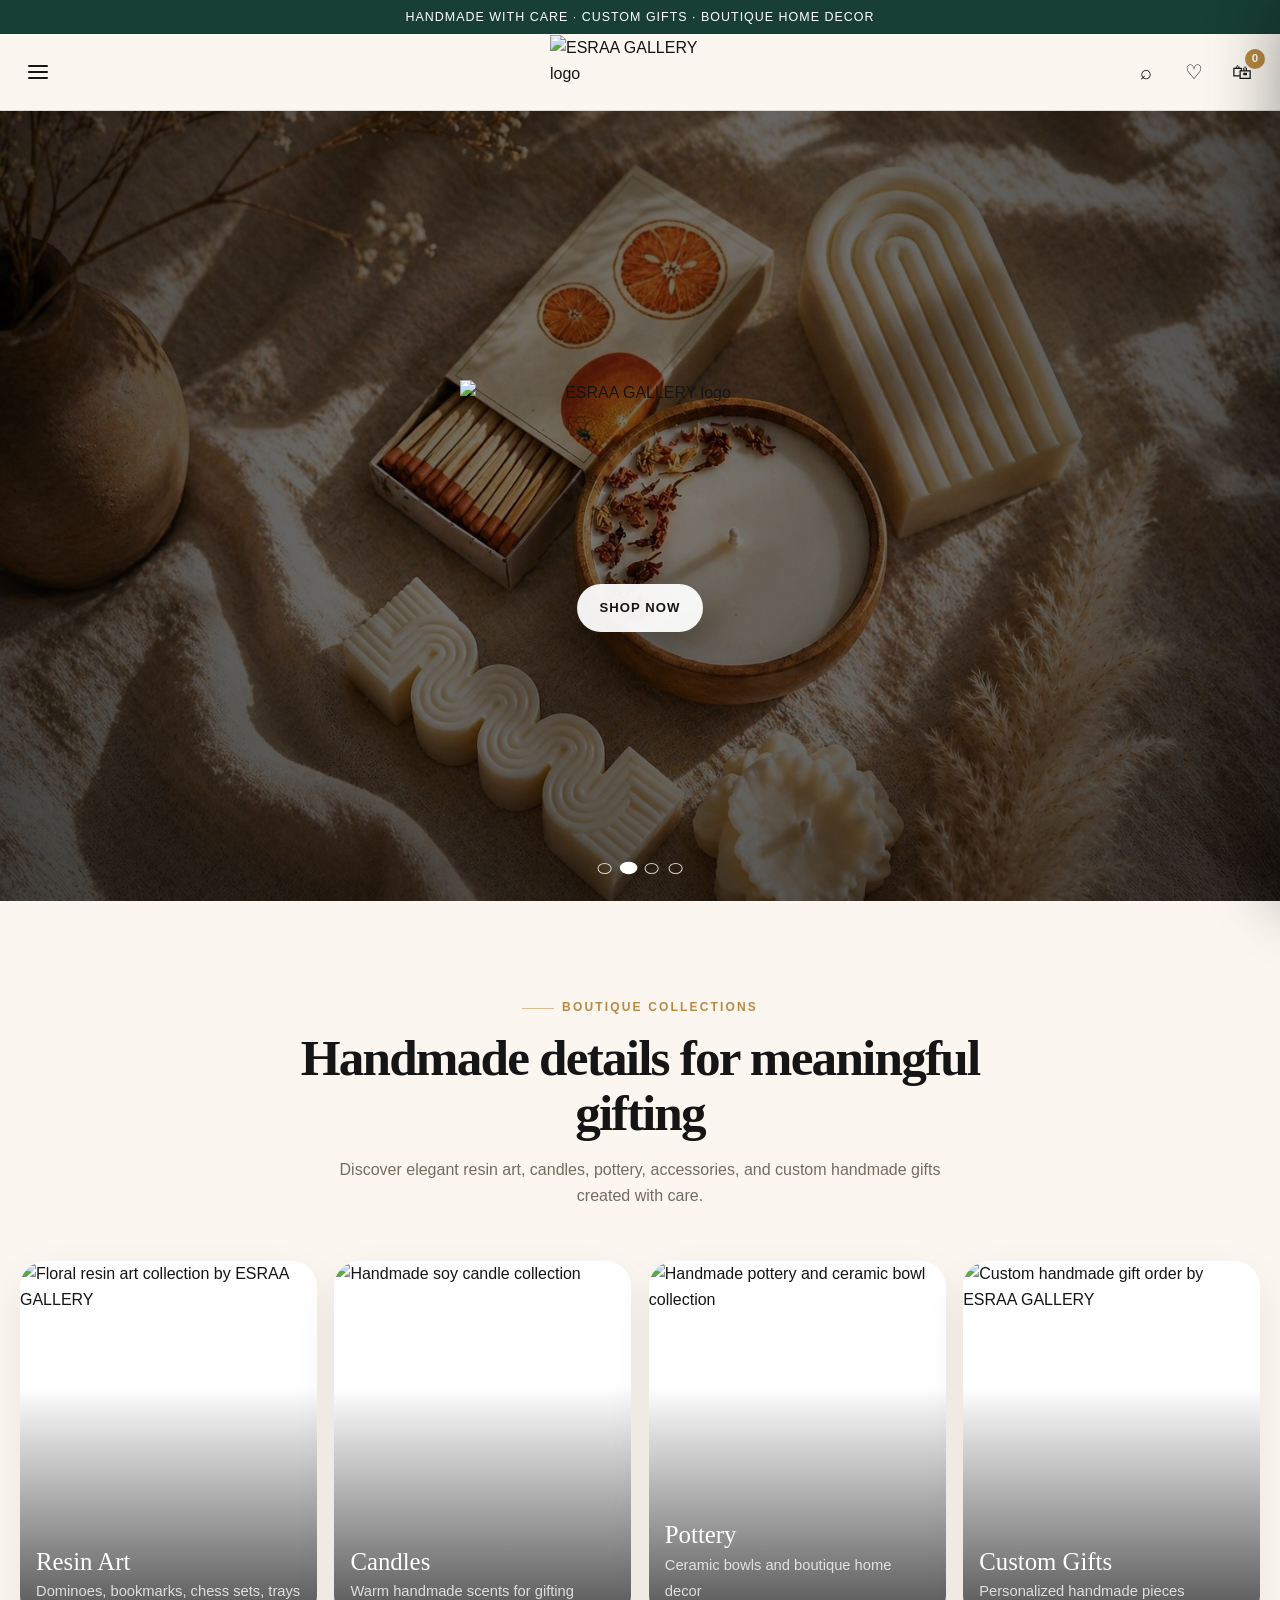
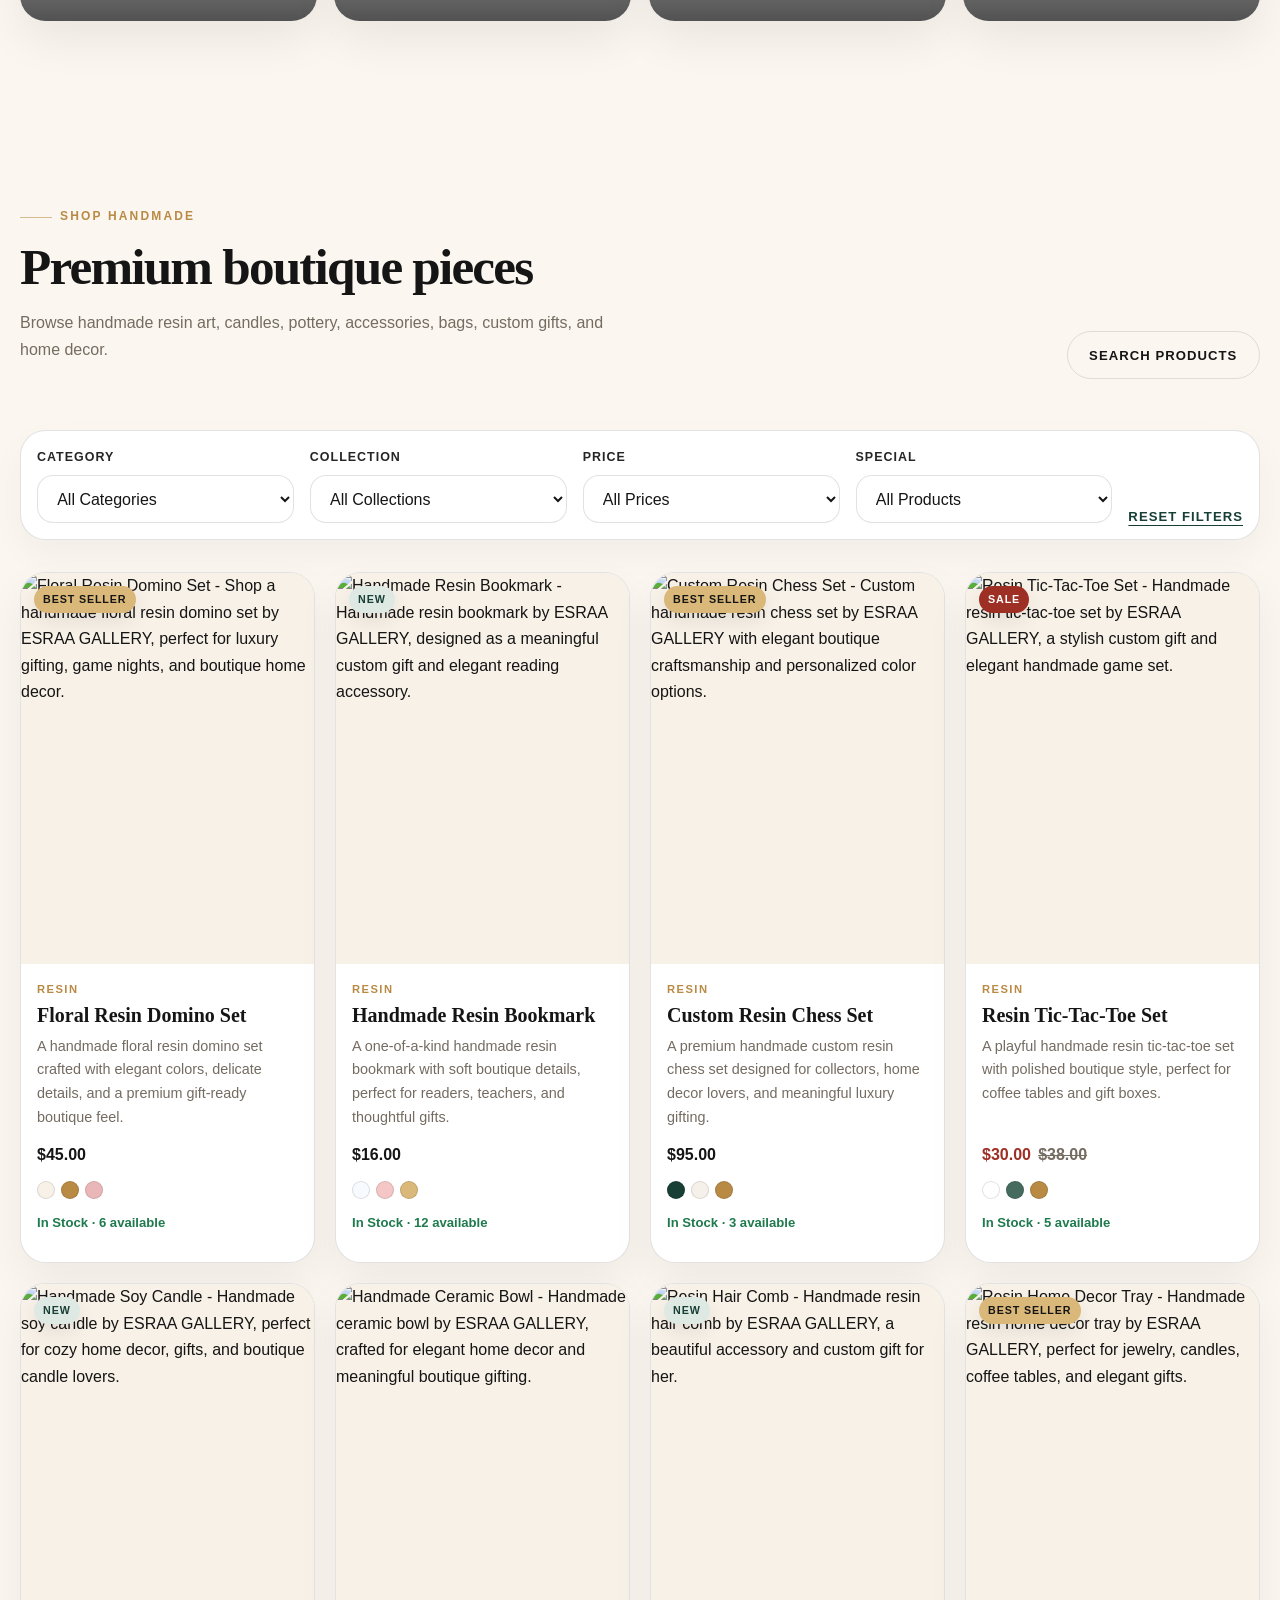
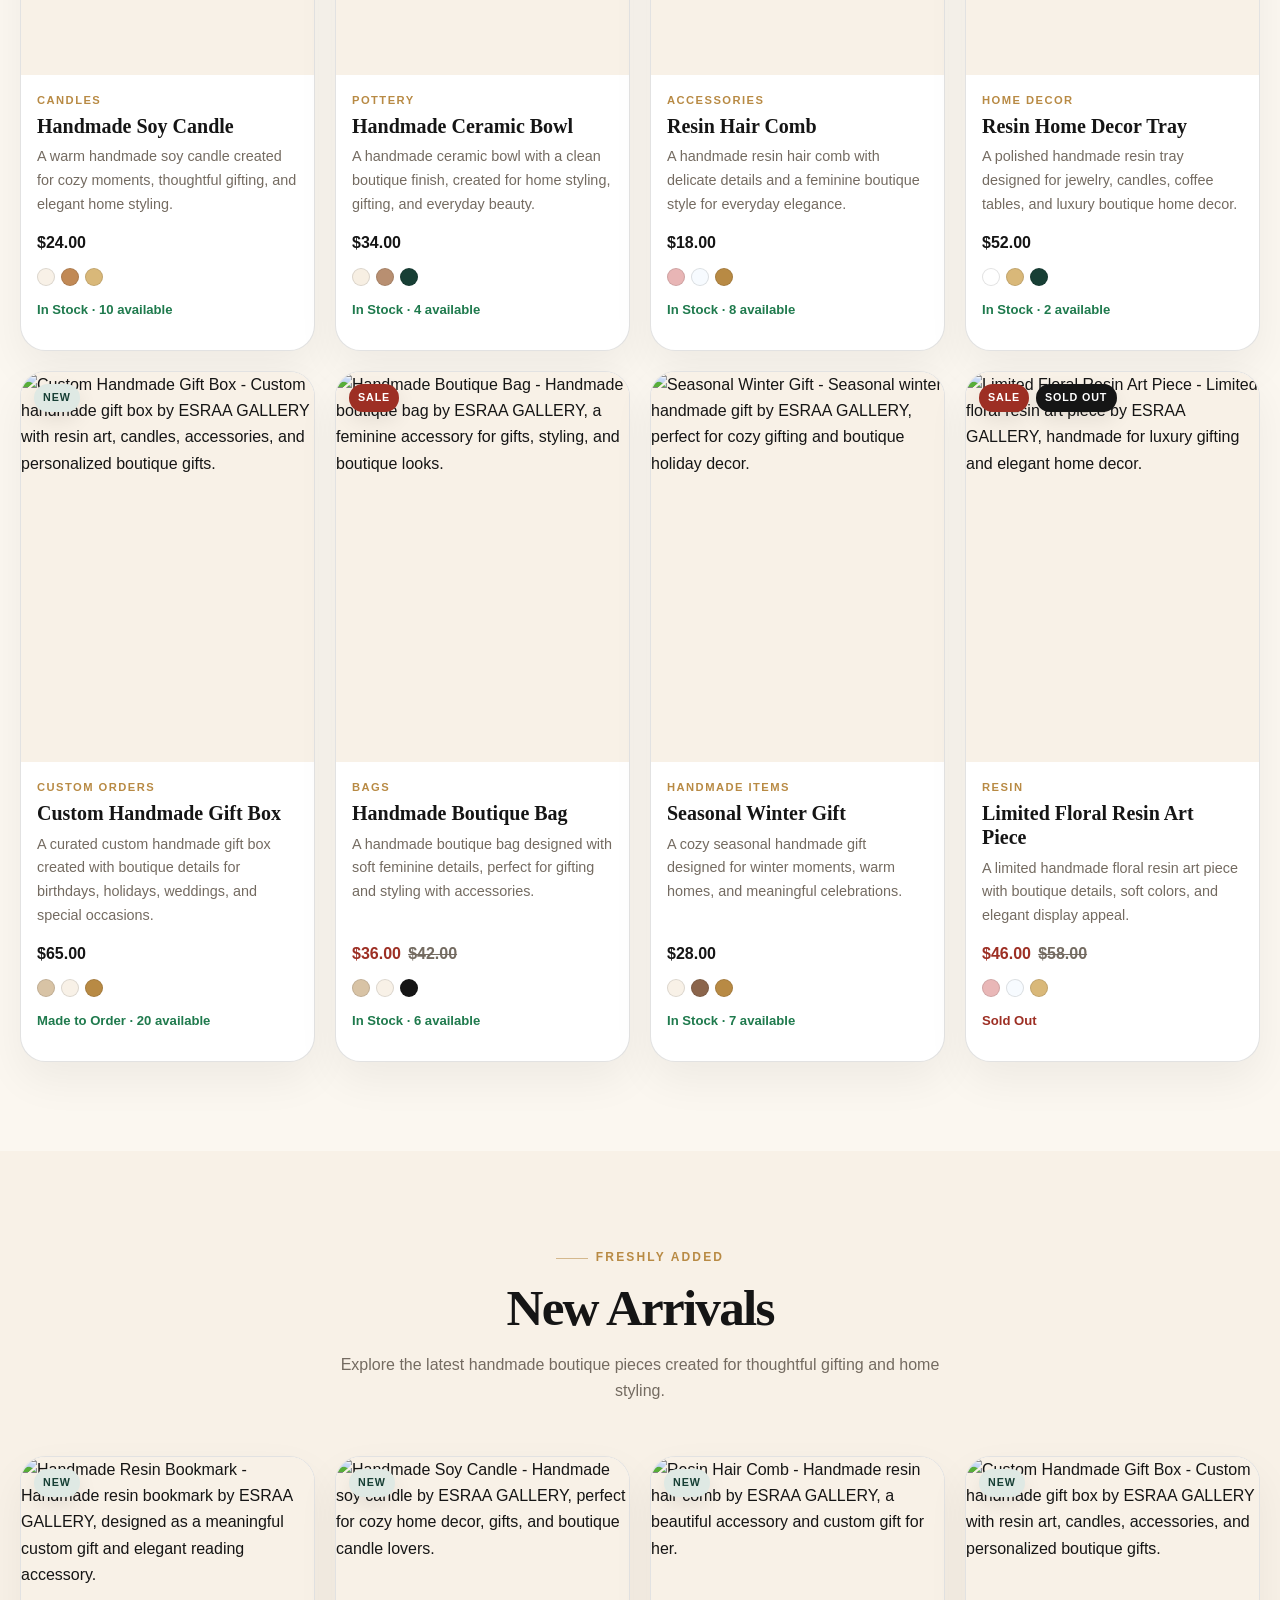
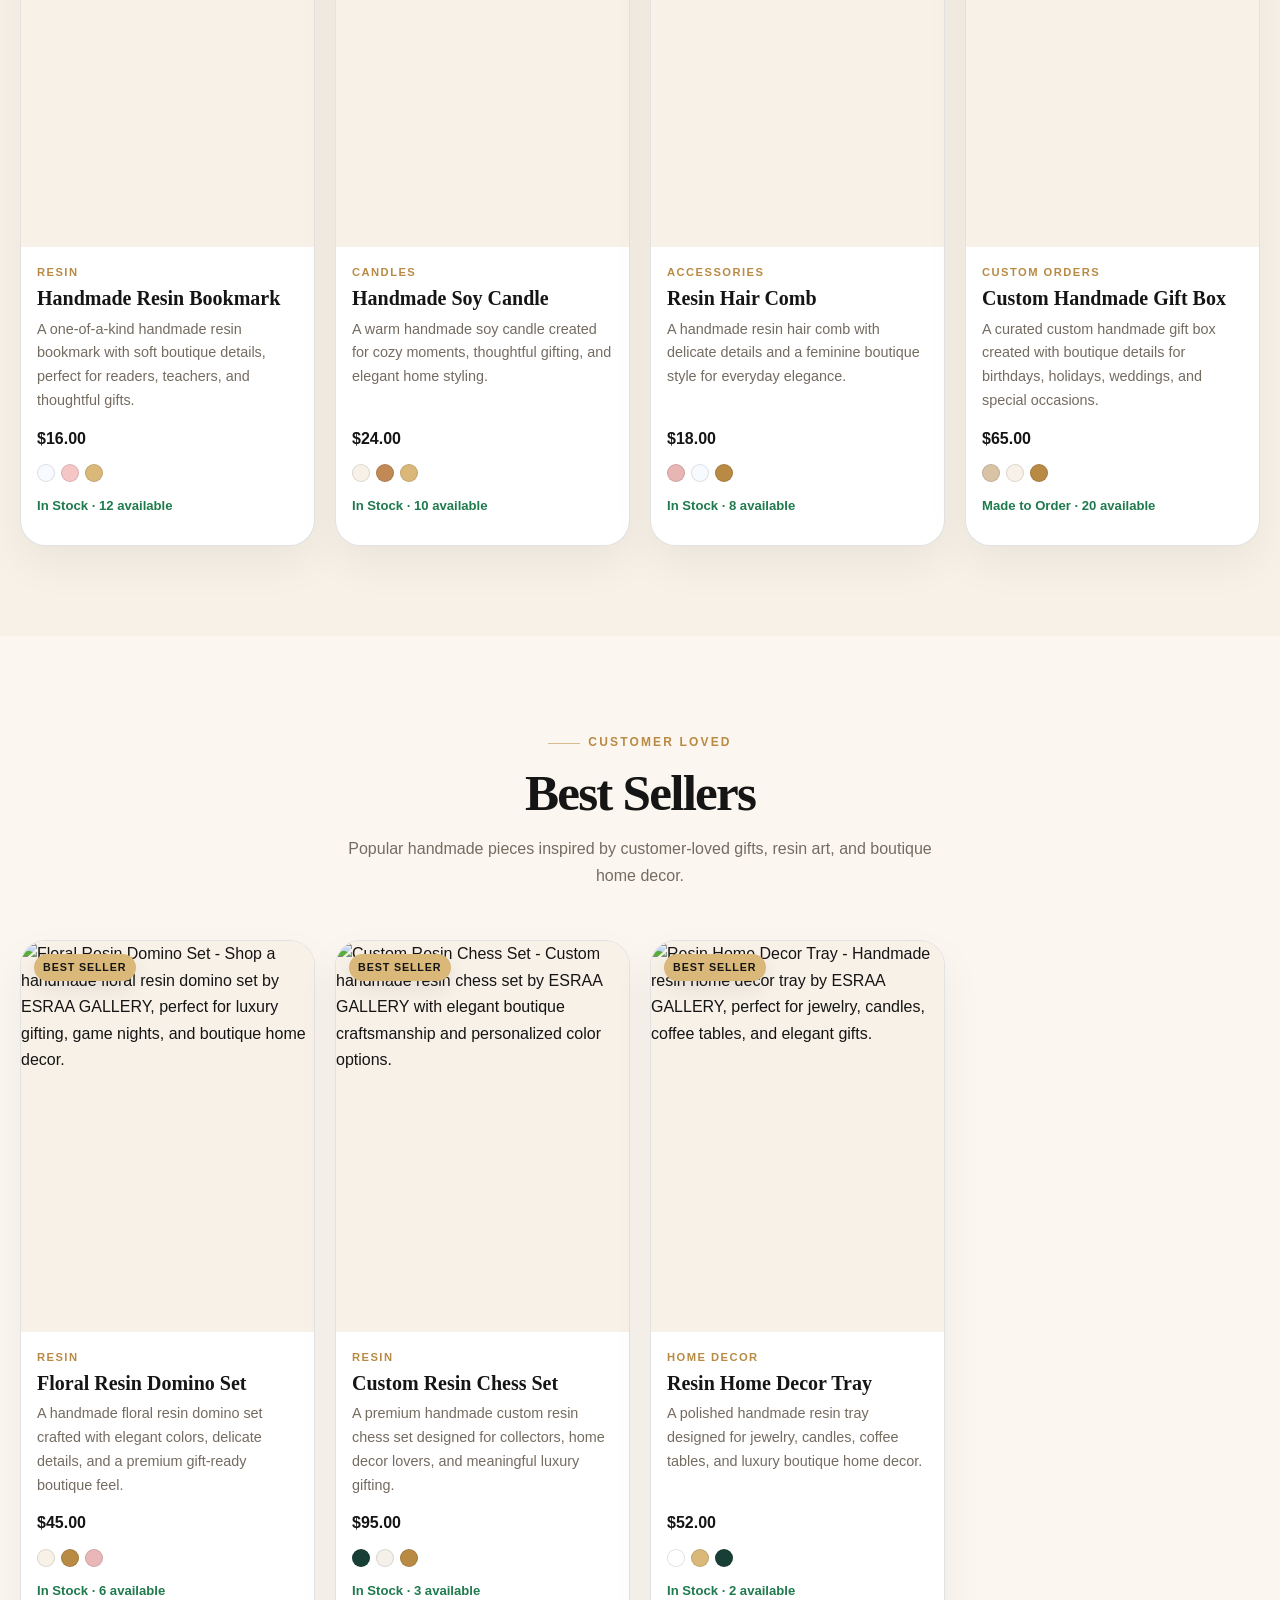
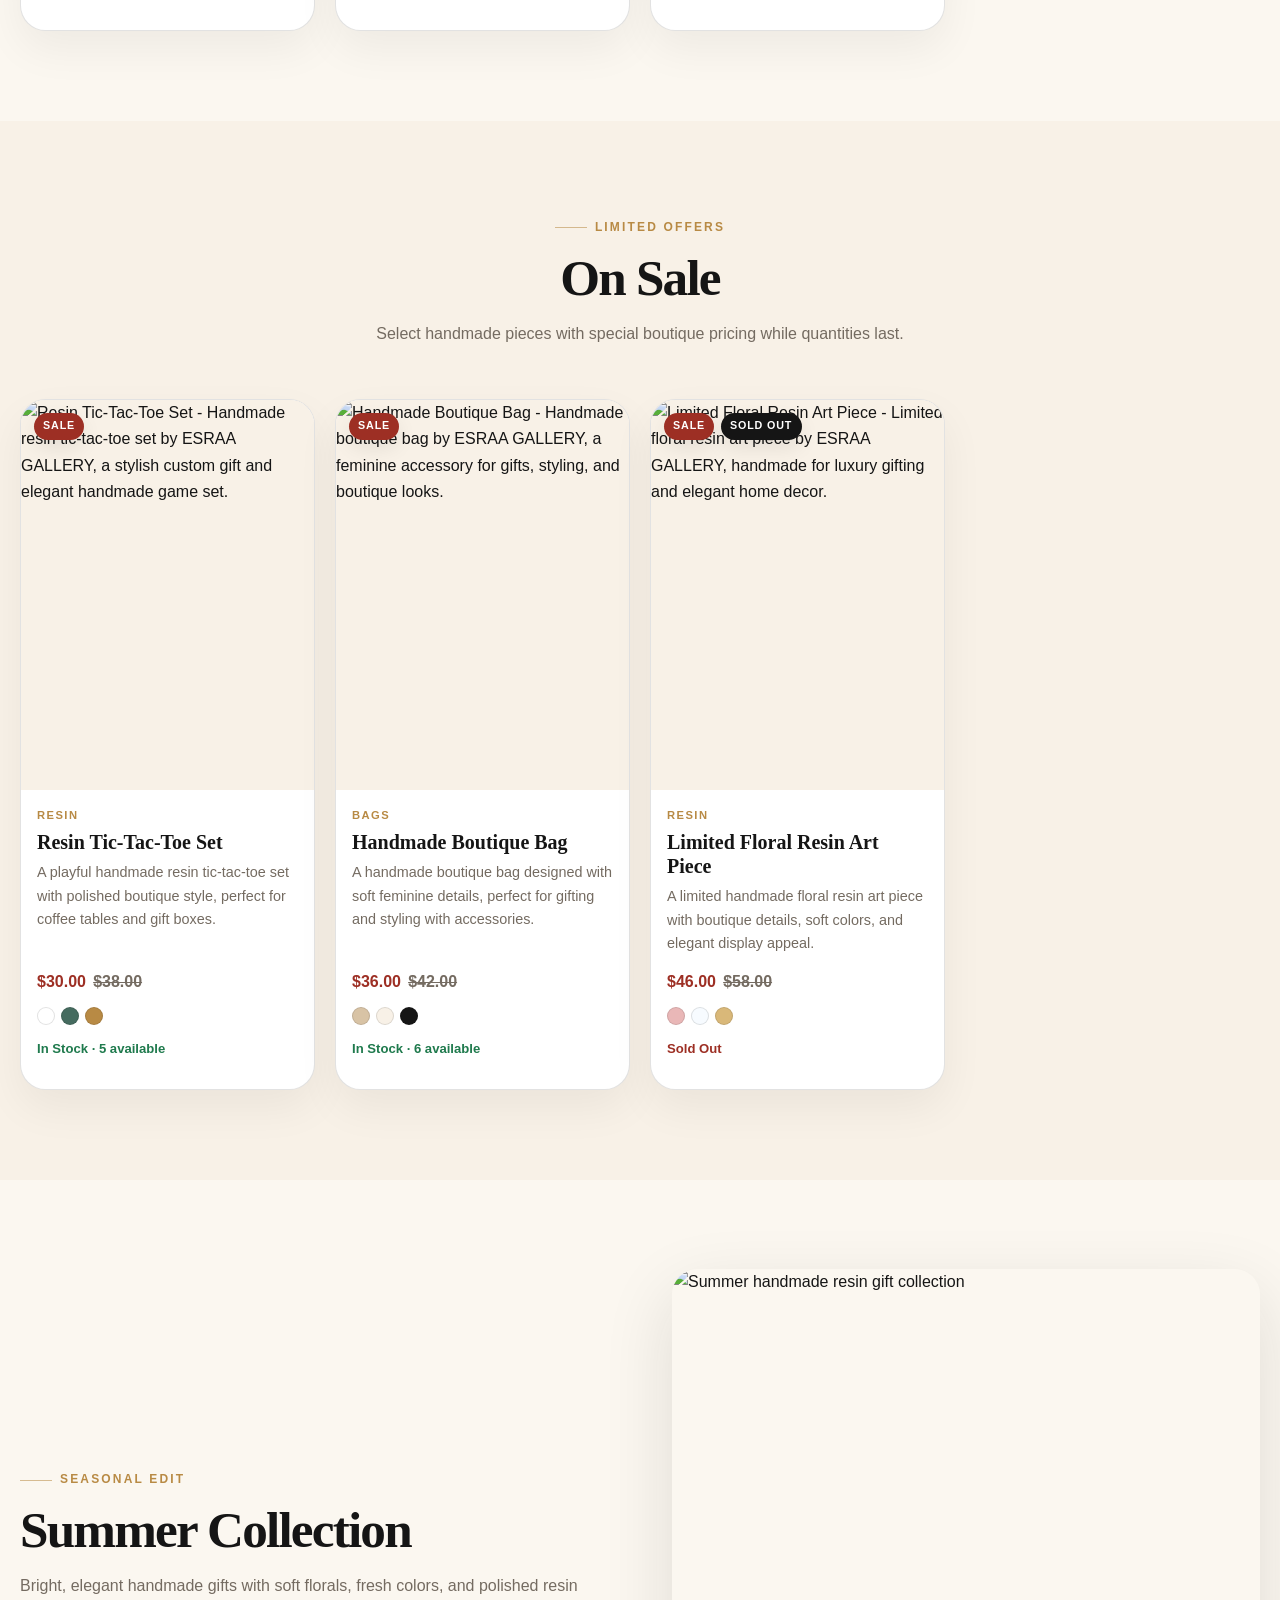
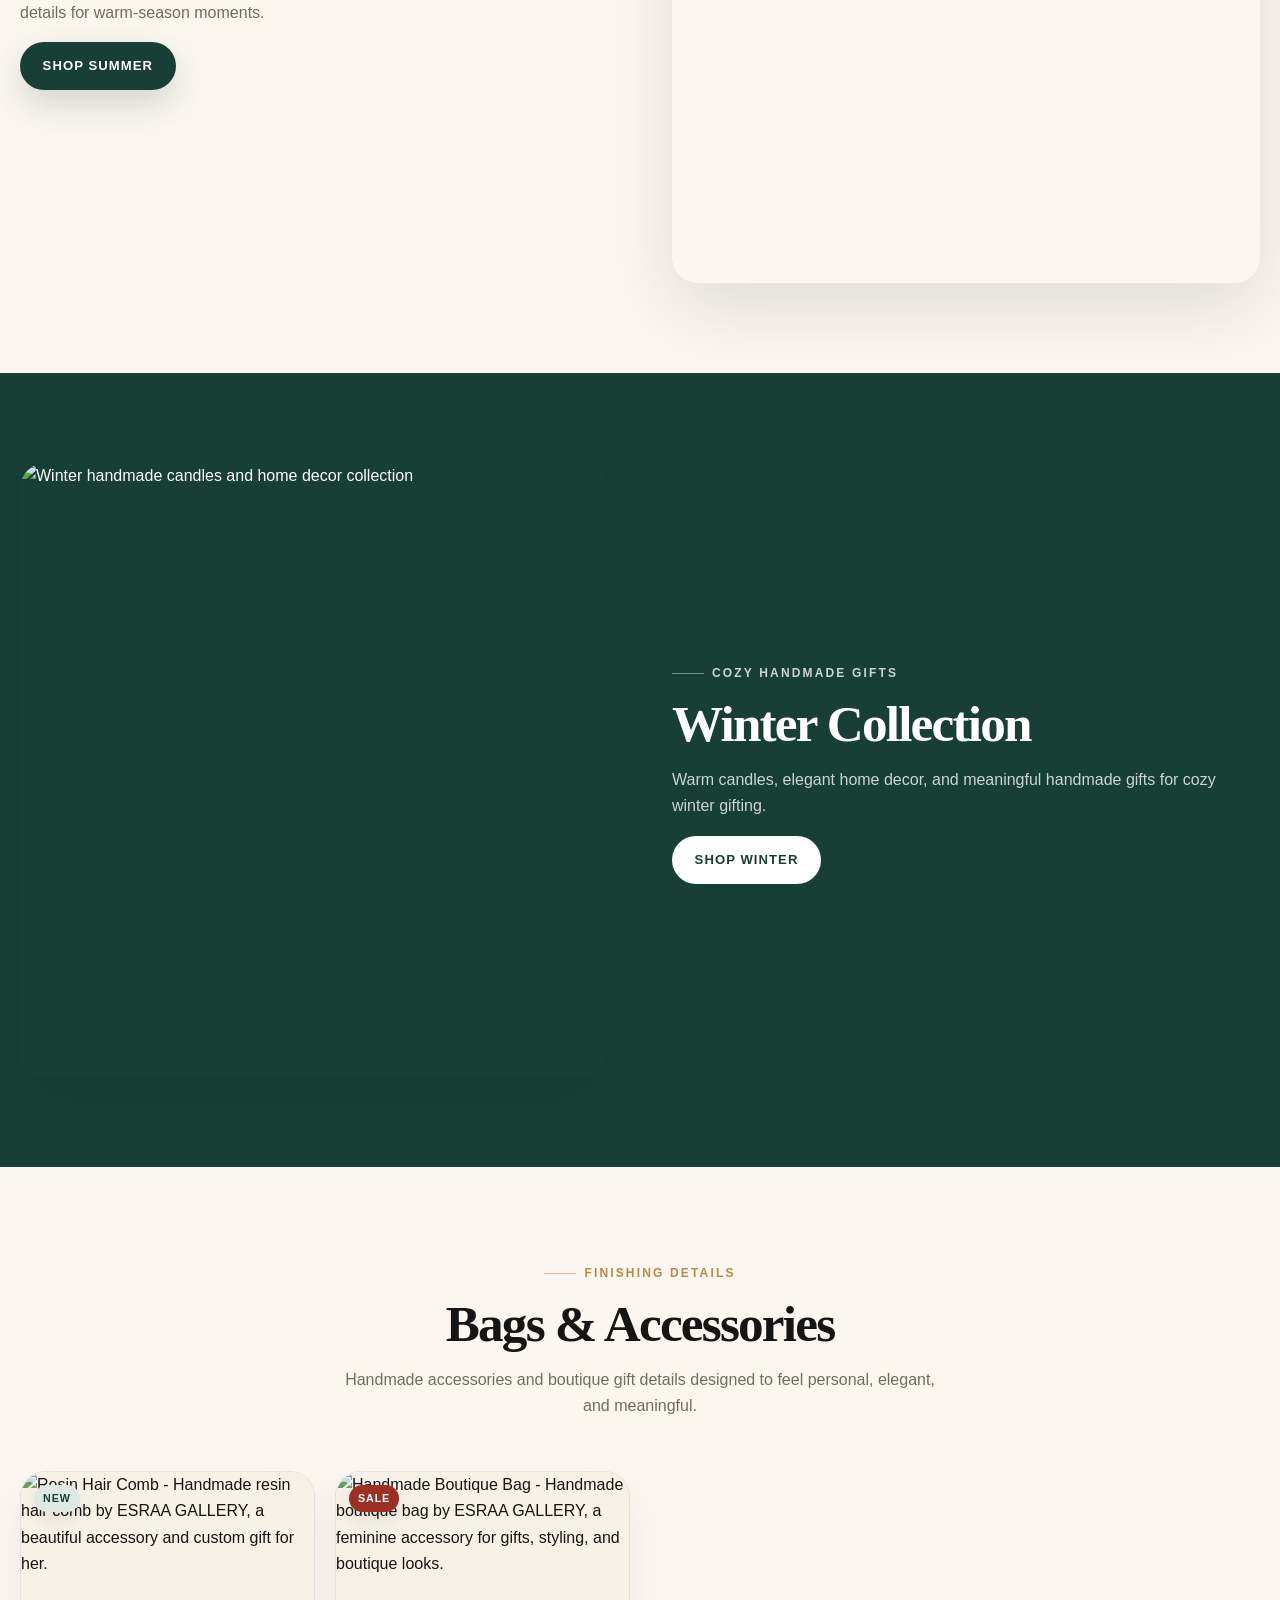
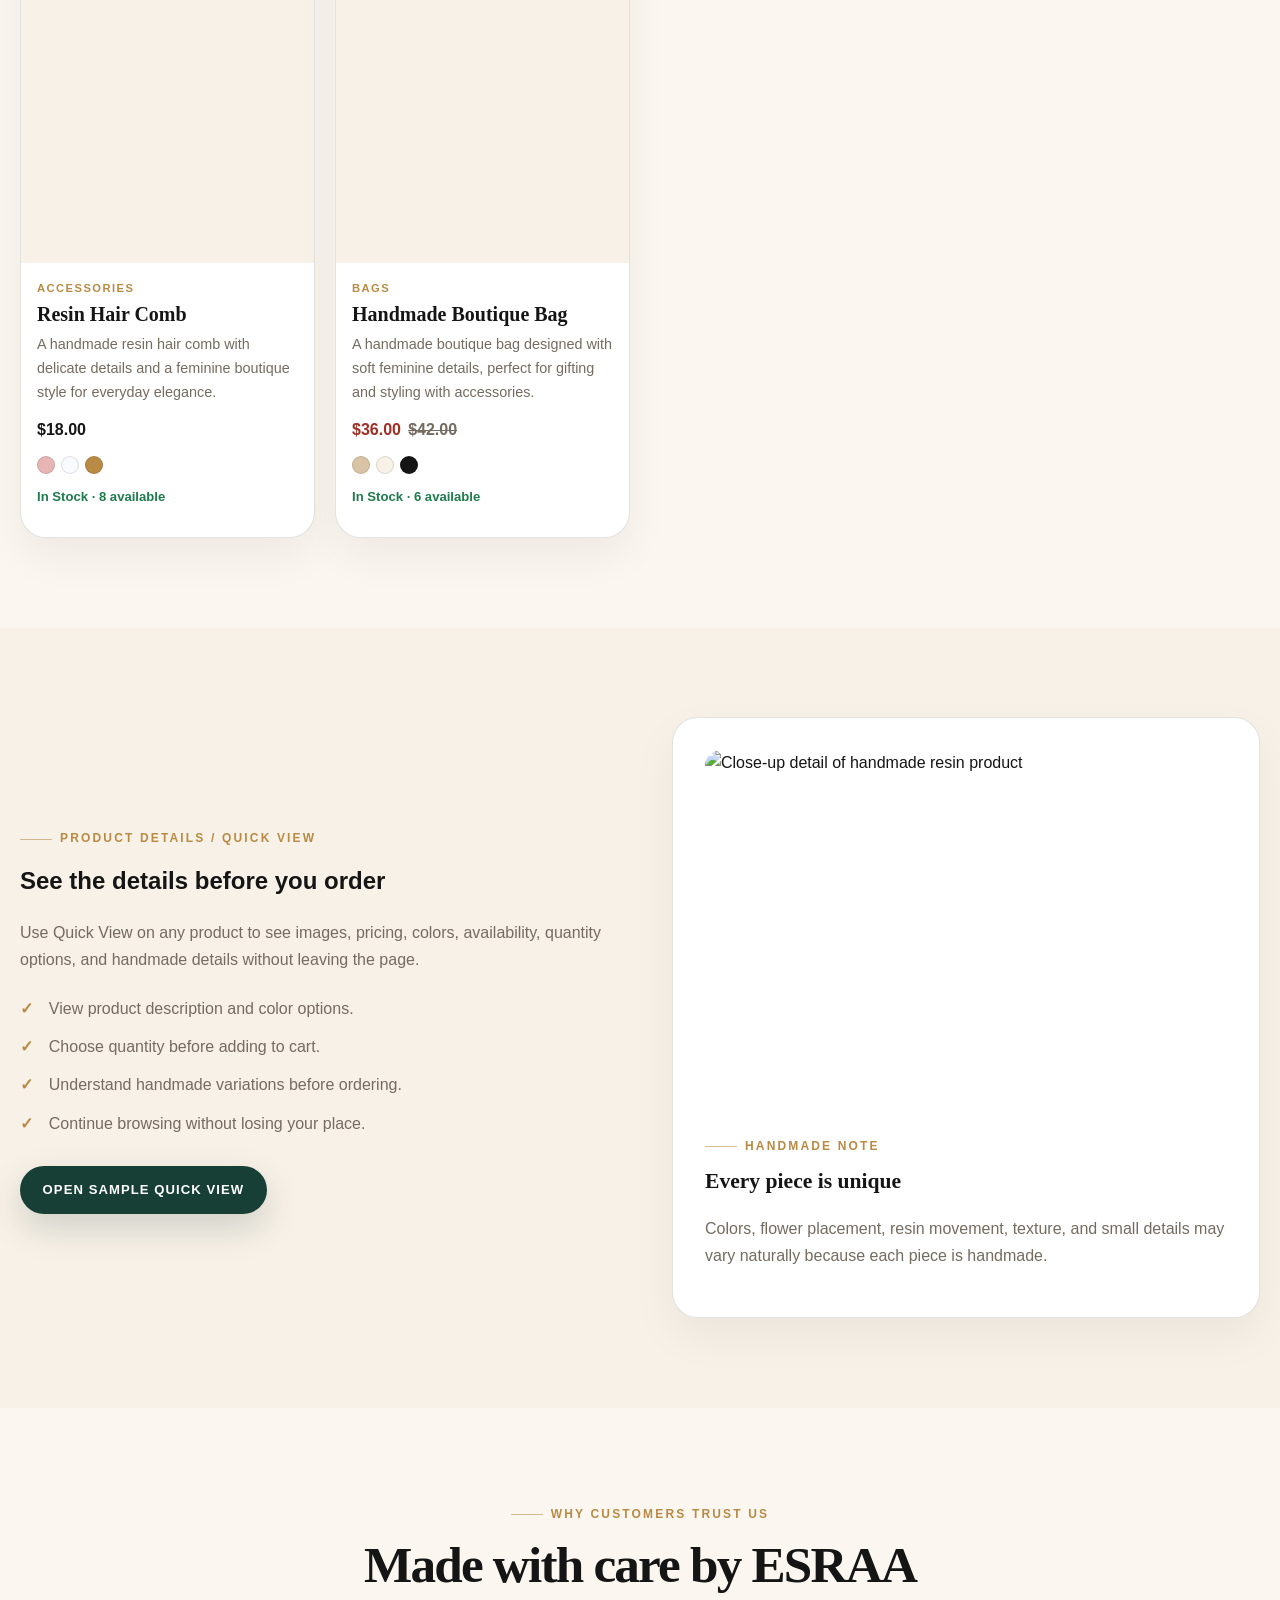
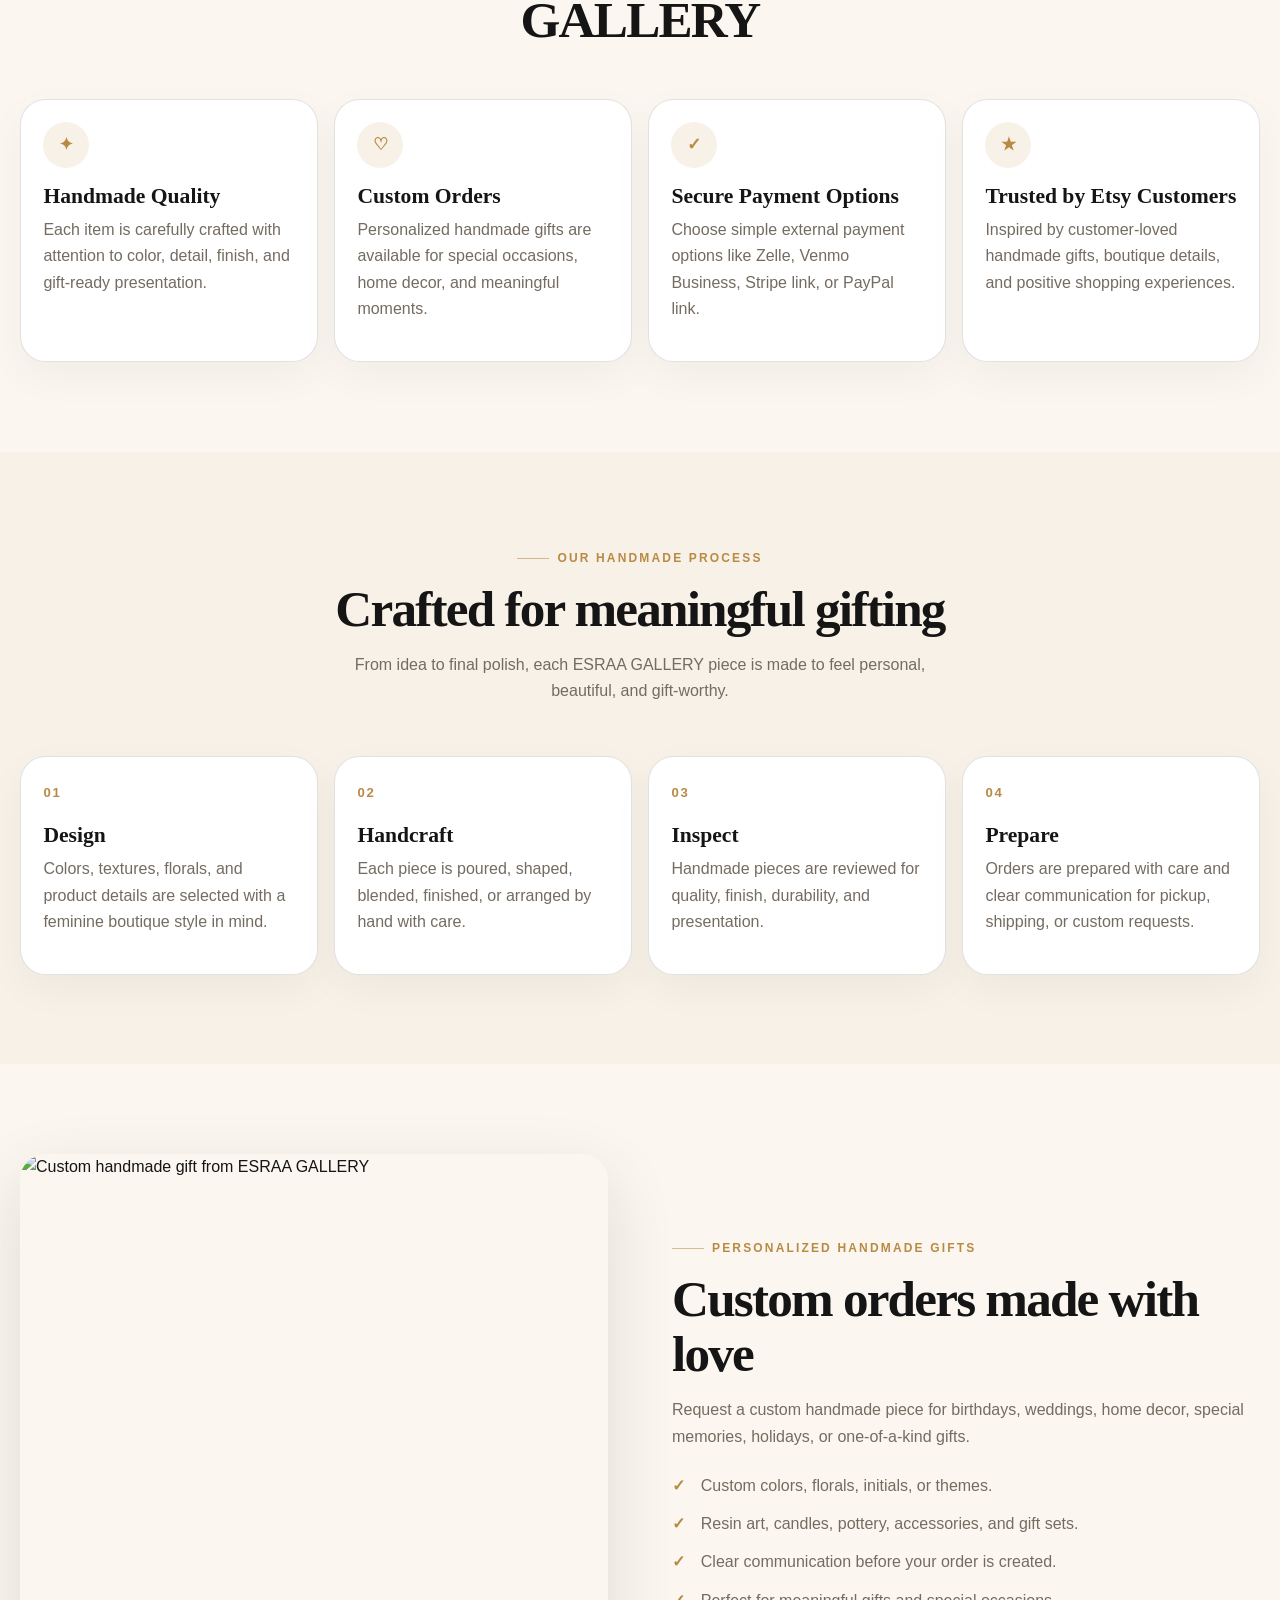
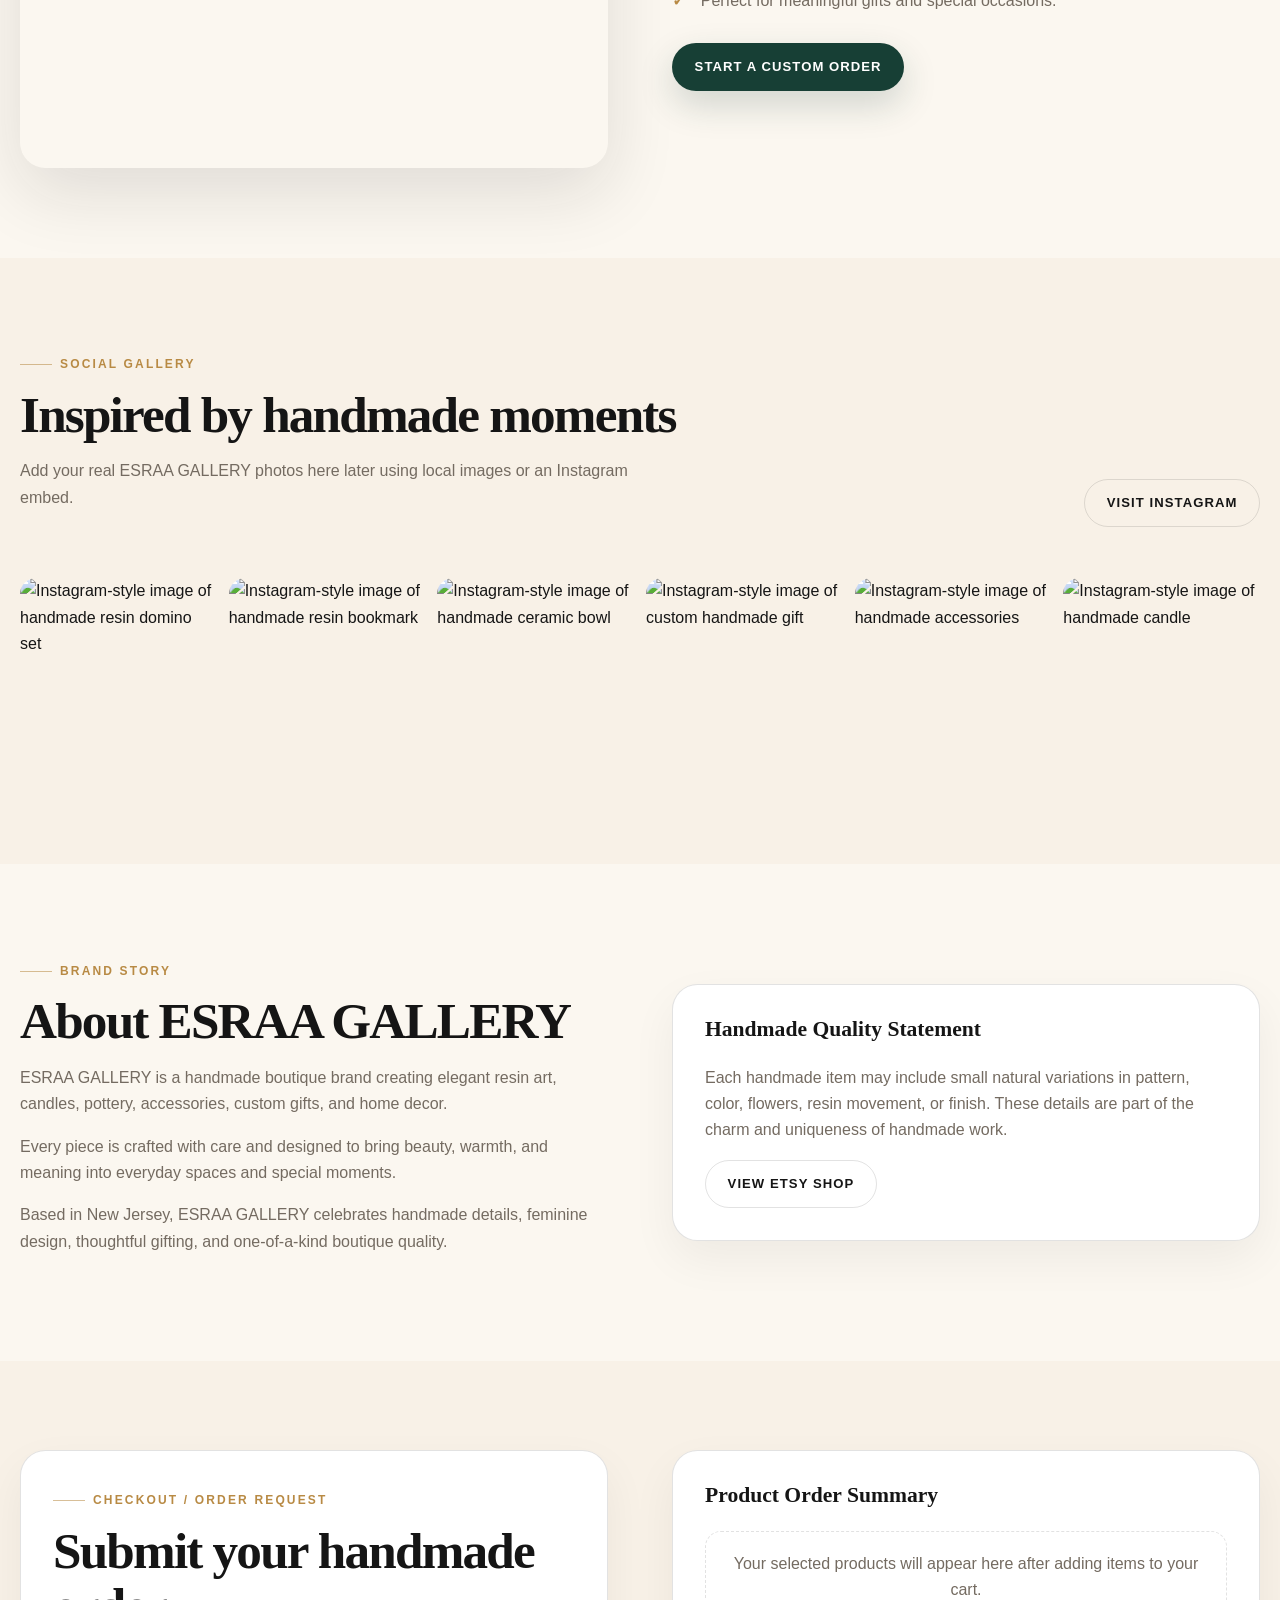
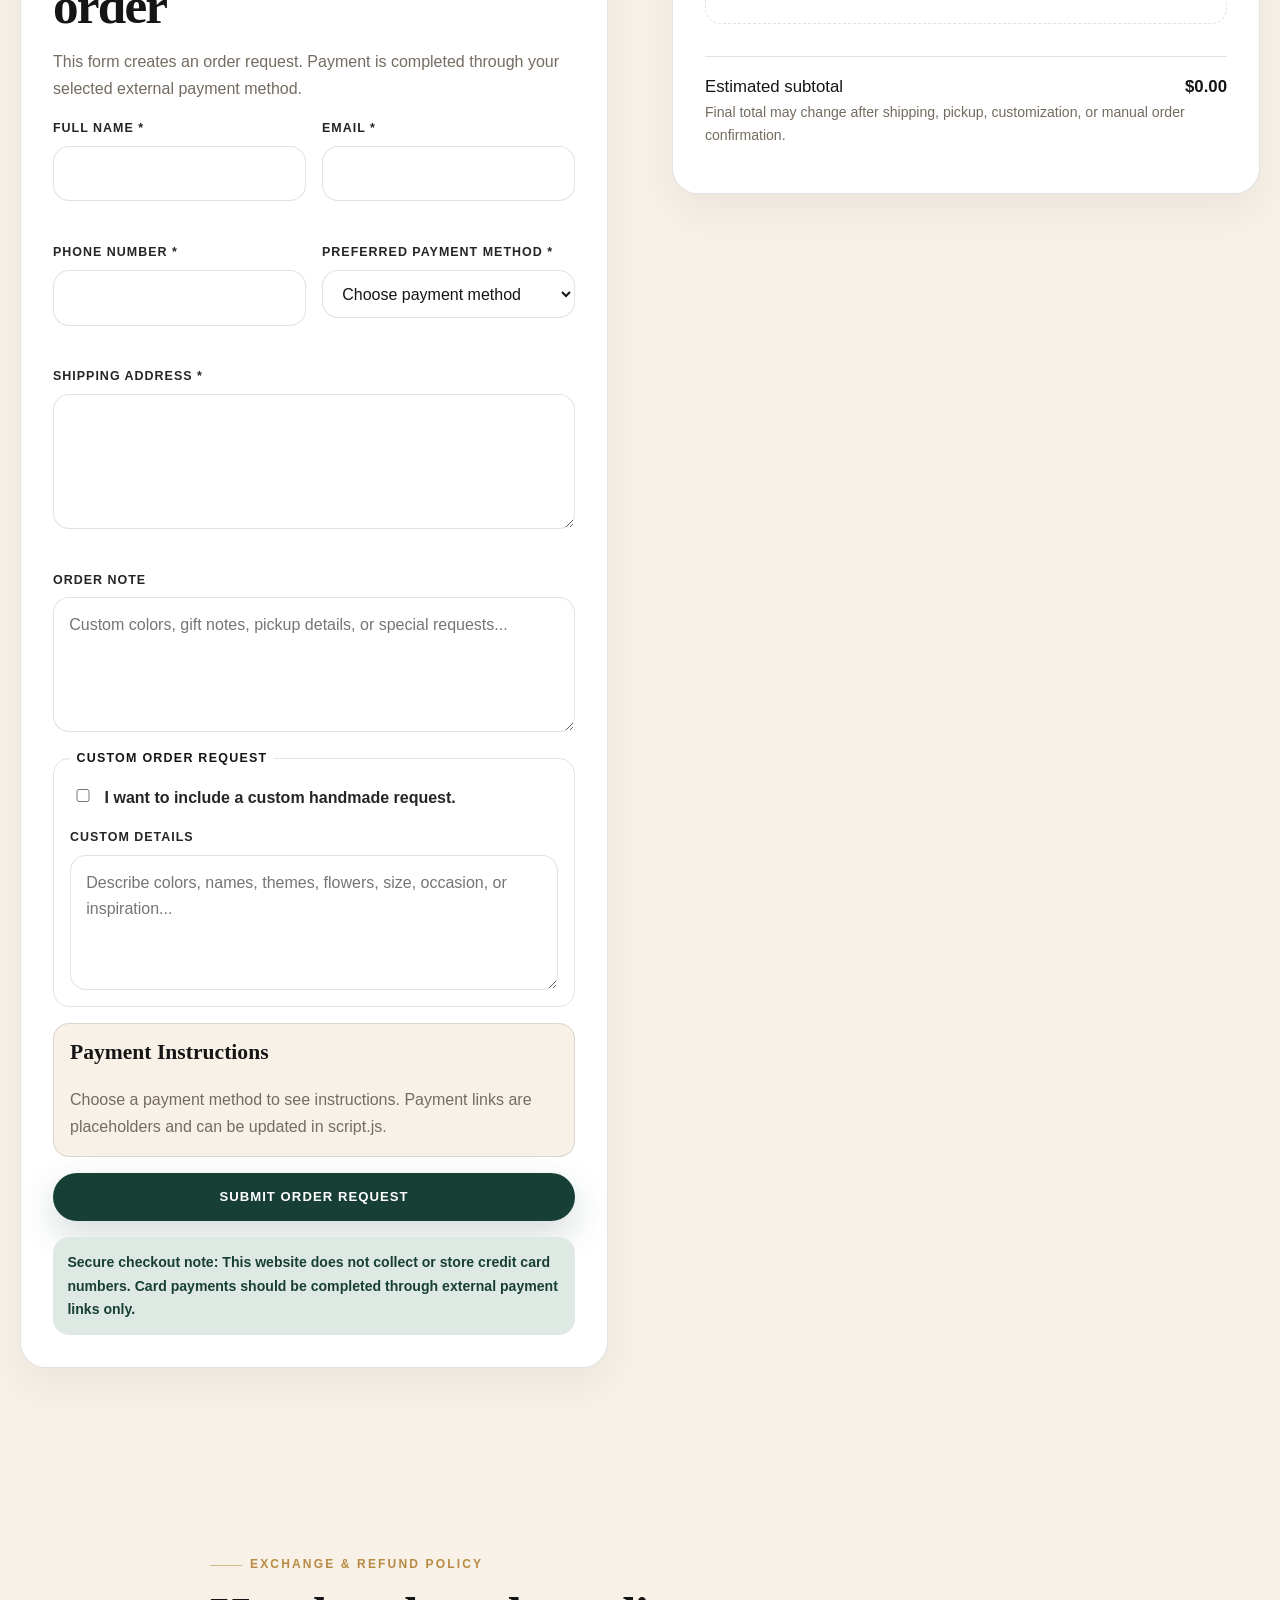
==== index.html @ 3b5dc187 "Add files via upload" ====
<!DOCTYPE html>
<html lang="en">
<head>
  <!-- Basic SEO + Performance -->
  <meta charset="UTF-8" />
  <meta name="viewport" content="width=device-width, initial-scale=1.0" />
  <meta name="theme-color" content="#f7efe3" />
  <meta name="robots" content="index, follow" />

  <title>ESRAA GALLERY | Handmade Resin Art, Candles, Pottery & Custom Gifts</title>

  <meta
    name="description"
    content="ESRAA GALLERY is a premium handmade boutique offering resin art, candles, pottery, accessories, custom gifts, and elegant home decor crafted with care."
  />

  <meta
    name="keywords"
    content="ESRAA GALLERY, handmade gifts, resin art, resin domino set, resin bookmarks, resin hair comb, handmade candles, pottery, ceramic bowls, custom gifts, home decor, handmade boutique, New Jersey handmade shop"
  />

  <link rel="canonical" href="https://www.yourdomain.com/" />

  <!-- Open Graph for Facebook / Instagram Sharing -->
  <meta property="og:title" content="ESRAA GALLERY | Premium Handmade Boutique" />
  <meta
    property="og:description"
    content="Elegant handmade resin art, candles, pottery, accessories, custom gifts, and home decor crafted with care."
  />
  <meta property="og:type" content="website" />
  <meta property="og:url" content="https://www.yourdomain.com/" />
  <meta property="og:image" content="https://www.yourdomain.com/images/hero/hero-1.jpg" />
  <meta property="og:site_name" content="ESRAA GALLERY" />

  <!-- Twitter / X Card -->
  <meta name="twitter:card" content="summary_large_image" />
  <meta name="twitter:title" content="ESRAA GALLERY | Handmade Boutique Gifts" />
  <meta
    name="twitter:description"
    content="One-of-a-kind handmade resin art, candles, pottery, accessories, and custom gifts."
  />
  <meta name="twitter:image" content="https://www.yourdomain.com/images/hero/hero-1.jpg" />

  <!-- Preload important local images -->
  <link rel="preload" href="images/logo/esraa-gallery-logo.svg" as="image" />
  <link rel="preload" href="images/hero/hero-1.jpg" as="image" />
  <link rel="preload" href="images/hero/hero-2.jpg" as="image" />

  <!-- CSS -->
  <link rel="stylesheet" href="style.css" />

  <!-- JSON-LD: Organization -->
  <script type="application/ld+json">
  {
    "@context": "https://schema.org",
    "@type": "Organization",
    "name": "ESRAA GALLERY",
    "url": "https://www.yourdomain.com/",
    "logo": "https://www.yourdomain.com/images/logo/esraa-gallery-logo.svg",
    "description": "Premium handmade boutique offering resin art, candles, pottery, accessories, custom gifts, and home decor.",
    "address": {
      "@type": "PostalAddress",
      "addressRegion": "NJ",
      "addressCountry": "US"
    },
    "sameAs": [
      "https://www.etsy.com/shop/EsraGallery0",
      "https://www.instagram.com/esra_gallery0?igsh=MW5odTM0amhsaGp4cw==",
      "https://www.facebook.com/"
    ],
    "contactPoint": {
      "@type": "ContactPoint",
      "contactType": "Customer Support",
      "email": "hello@esraagallery.com"
    }
  }
  </script>

  <!-- JSON-LD: Website -->
  <script type="application/ld+json">
  {
    "@context": "https://schema.org",
    "@type": "WebSite",
    "name": "ESRAA GALLERY",
    "url": "https://www.yourdomain.com/",
    "potentialAction": {
      "@type": "SearchAction",
      "target": "https://www.yourdomain.com/?search={search_term_string}",
      "query-input": "required name=search_term_string"
    }
  }
  </script>

  <!-- JSON-LD: Breadcrumbs -->
  <script type="application/ld+json">
  {
    "@context": "https://schema.org",
    "@type": "BreadcrumbList",
    "itemListElement": [
      {
        "@type": "ListItem",
        "position": 1,
        "name": "Home",
        "item": "https://www.yourdomain.com/#home"
      },
      {
        "@type": "ListItem",
        "position": 2,
        "name": "Shop",
        "item": "https://www.yourdomain.com/#shop"
      },
      {
        "@type": "ListItem",
        "position": 3,
        "name": "Custom Orders",
        "item": "https://www.yourdomain.com/#custom-orders"
      },
      {
        "@type": "ListItem",
        "position": 4,
        "name": "Contact",
        "item": "https://www.yourdomain.com/#contact"
      }
    ]
  }
  </script>

  <!-- JSON-LD: Product Examples -->
  <script type="application/ld+json">
  {
    "@context": "https://schema.org",
    "@type": "ItemList",
    "name": "ESRAA GALLERY Handmade Product Collection",
    "itemListElement": [
      {
        "@type": "Product",
        "position": 1,
        "name": "Floral Resin Domino Set",
        "description": "A handmade floral resin domino set crafted for elegant gifting and home decor.",
        "image": "https://www.yourdomain.com/images/products/product-1-1.jpg",
        "brand": {
          "@type": "Brand",
          "name": "ESRAA GALLERY"
        },
        "offers": {
          "@type": "Offer",
          "priceCurrency": "USD",
          "price": "45.00",
          "availability": "https://schema.org/InStock"
        }
      },
      {
        "@type": "Product",
        "position": 2,
        "name": "Handmade Resin Bookmark",
        "description": "A one-of-a-kind handmade resin bookmark with elegant boutique details.",
        "image": "https://www.yourdomain.com/images/products/product-2-1.jpg",
        "brand": {
          "@type": "Brand",
          "name": "ESRAA GALLERY"
        },
        "offers": {
          "@type": "Offer",
          "priceCurrency": "USD",
          "price": "16.00",
          "availability": "https://schema.org/InStock"
        }
      },
      {
        "@type": "Product",
        "position": 3,
        "name": "Custom Resin Chess Set",
        "description": "A handmade custom resin chess set designed as a meaningful premium gift.",
        "image": "https://www.yourdomain.com/images/products/product-3-1.jpg",
        "brand": {
          "@type": "Brand",
          "name": "ESRAA GALLERY"
        },
        "offers": {
          "@type": "Offer",
          "priceCurrency": "USD",
          "price": "95.00",
          "availability": "https://schema.org/InStock"
        }
      }
    ]
  }
  </script>

  <!-- JSON-LD: FAQ -->
  <script type="application/ld+json">
  {
    "@context": "https://schema.org",
    "@type": "FAQPage",
    "mainEntity": [
      {
        "@type": "Question",
        "name": "Are ESRAA GALLERY products handmade?",
        "acceptedAnswer": {
          "@type": "Answer",
          "text": "Yes. ESRAA GALLERY pieces are handmade with care, and every item may have small unique details that make it one of a kind."
        }
      },
      {
        "@type": "Question",
        "name": "Can I request a custom order?",
        "acceptedAnswer": {
          "@type": "Answer",
          "text": "Yes. Custom handmade orders are available for gifts, resin art, candles, home decor, accessories, and special occasions."
        }
      },
      {
        "@type": "Question",
        "name": "How can I pay for my order?",
        "acceptedAnswer": {
          "@type": "Answer",
          "text": "Customers can choose Zelle/manual payment, Venmo Business payment link, optional Stripe payment link, or optional PayPal payment link."
        }
      },
      {
        "@type": "Question",
        "name": "Do handmade items look exactly the same every time?",
        "acceptedAnswer": {
          "@type": "Answer",
          "text": "Because each piece is handmade, colors, flowers, patterns, and small details may vary slightly. These natural differences make each piece unique."
        }
      }
    ]
  }
  </script>
</head>

<body>
  <!-- Skip Link for Accessibility -->
  <a href="#main-content" class="skip-link">Skip to main content</a>

  <!-- Site Header: single-page navigation only. All internal links jump to sections in this index.html file. -->
  <header class="site-header" id="site-header">
    <div class="header-announcement" aria-label="Shop announcement">
      <p>Handmade with care · Custom gifts · Boutique home decor</p>
    </div>

    <nav class="main-nav" aria-label="Primary navigation">
      <div class="nav-left">
        <button
          class="icon-btn menu-open-btn"
          type="button"
          aria-label="Open menu"
          aria-controls="mobile-menu"
          aria-expanded="false"
          data-menu-open
        >
          <span class="hamburger-line"></span>
          <span class="hamburger-line"></span>
          <span class="hamburger-line"></span>
        </button>
      </div>

      <a class="brand-logo-link" href="#home" aria-label="ESRAA GALLERY home">
        <img
          src="images/logo/esraa-gallery-logo.svg"
          alt="ESRAA GALLERY logo"
          class="brand-logo"
          width="180"
          height="80"
        />
      </a>

      <div class="nav-right">
        <div class="header-icons">
          <button
            class="icon-btn"
            type="button"
            aria-label="Open product search"
            aria-controls="search-overlay"
            aria-expanded="false"
            data-search-open
          >
            <span aria-hidden="true">⌕</span>
          </button>

          <a
            class="icon-btn account-link"
            href="#contact"
            aria-label="Account and customer support"
          >
            <span aria-hidden="true">♡</span>
          </a>

          <button
            class="icon-btn cart-open-btn"
            type="button"
            aria-label="Open shopping cart"
            aria-controls="cart-drawer"
            aria-expanded="false"
            data-cart-open
          >
            <span aria-hidden="true">🛍</span>
            <span class="cart-count" data-cart-count>0</span>
          </button>
        </div>
      </div>
    </nav>
  </header>

  <!-- Mobile / Burger Menu Overlay -->
  <div class="drawer-backdrop" data-menu-backdrop hidden></div>

  <aside
    class="mobile-menu"
    id="mobile-menu"
    aria-label="Mobile menu"
    aria-hidden="true"
    data-mobile-menu
  >
    <div class="mobile-menu-header">
      <a href="#home" class="mobile-menu-logo-link" aria-label="ESRAA GALLERY home">
        <img
          src="images/logo/esraa-gallery-logo.svg"
          alt="ESRAA GALLERY logo"
          class="mobile-menu-logo"
          width="150"
          height="70"
        />
      </a>

      <button
        class="icon-btn menu-close-btn"
        type="button"
        aria-label="Close menu"
        data-menu-close
      >
        ×
      </button>
    </div>

    <nav class="mobile-menu-nav" aria-label="All website sections">
      <a href="#home" data-menu-link>Home</a>
      <a href="#shop" data-menu-link>Shop All Products</a>
      <a href="#new-arrivals" data-menu-link>New Arrivals</a>
      <a href="#best-sellers" data-menu-link>Best Sellers</a>
      <a href="#on-sale" data-menu-link>On Sale</a>
      <a href="#summer" data-menu-link>Summer Collection</a>
      <a href="#winter" data-menu-link>Winter Collection</a>
      <a href="#bags-accessories" data-menu-link>Bags & Accessories</a>
      <a href="#product-details" data-menu-link>Product Details / Quick View</a>

      <button
        type="button"
        class="mobile-cart-link"
        aria-label="Open cart drawer"
        data-cart-open
        data-menu-cart-link
      >
        Cart <span class="cart-count-inline" data-cart-count>0</span>
      </button>

      <a href="#checkout" data-menu-link>Checkout / Order Request</a>
      <a href="#custom-orders" data-menu-link>Custom Orders</a>
      <a href="#about" data-menu-link>About</a>
      <a href="#refund-policy" data-menu-link>Exchange & Refund Policy</a>
      <a href="#faq" data-menu-link>FAQ</a>
      <a href="#contact" data-menu-link>Contact</a>
      <a href="#thank-you" data-menu-link>Thank You / Order Confirmation</a>
    </nav>

    <div class="mobile-menu-footer">
      <p>Follow ESRAA GALLERY</p>
      <div class="mobile-social-links">
        <a
          href="https://www.instagram.com/esra_gallery0?igsh=MW5odTM0amhsaGp4cw=="
          target="_blank"
          rel="noopener noreferrer"
        >
          Instagram
        </a>
        <a
          href="https://www.etsy.com/shop/EsraGallery0"
          target="_blank"
          rel="noopener noreferrer"
        >
          Etsy
        </a>
        <a
          href="https://www.facebook.com/"
          target="_blank"
          rel="noopener noreferrer"
        >
          Facebook
        </a>
      </div>
    </div>
  </aside>

  <!-- Search Overlay -->
  <section
    class="search-overlay"
    id="search-overlay"
    aria-label="Product search"
    aria-hidden="true"
    data-search-overlay
  >
    <div class="search-panel" role="dialog" aria-modal="true" aria-labelledby="search-title">
      <div class="search-header">
        <div>
          <p class="eyebrow">Search ESRAA GALLERY</p>
          <h2 id="search-title">Find handmade pieces</h2>
        </div>

        <button
          class="icon-btn search-close-btn"
          type="button"
          aria-label="Close search"
          data-search-close
        >
          ×
        </button>
      </div>

      <form class="search-form" role="search">
        <label for="product-search-input">Search by name, color, category, or collection</label>
        <input
          type="search"
          id="product-search-input"
          name="search"
          placeholder="Search resin, candles, gifts, bookmarks..."
          autocomplete="off"
          data-search-input
        />
      </form>

      <div class="search-results" aria-live="polite" data-search-results>
        <p class="empty-message">Start typing to search handmade products.</p>
      </div>
    </div>
  </section>

  <!-- Cart Drawer -->
  <div class="drawer-backdrop" data-cart-backdrop hidden></div>

  <aside
    class="cart-drawer"
    id="cart-drawer"
    aria-label="Shopping cart"
    aria-hidden="true"
    data-cart-drawer
  >
    <div class="cart-drawer-header">
      <div>
        <p class="eyebrow">Your cart</p>
        <h2>Handmade order</h2>
      </div>

      <button
        class="icon-btn cart-close-btn"
        type="button"
        aria-label="Close cart"
        data-cart-close
      >
        ×
      </button>
    </div>

    <div class="cart-items" data-cart-items>
      <p class="empty-message">Your cart is currently empty.</p>
    </div>

    <div class="cart-note-area">
      <label for="cart-note">Order note</label>
      <textarea
        id="cart-note"
        name="cart-note"
        rows="3"
        placeholder="Add gift notes, custom color requests, or delivery details..."
        data-cart-note
      ></textarea>
    </div>

    <div class="cart-summary">
      <div class="cart-subtotal-row">
        <span>Subtotal</span>
        <strong data-cart-subtotal>$0.00</strong>
      </div>

      <p class="cart-disclaimer">
        Shipping, pickup, and payment instructions are confirmed after submitting your order request.
      </p>

      <a href="#checkout" class="btn btn-primary cart-checkout-btn" data-cart-checkout>
        Checkout / Continue
      </a>

      <button type="button" class="btn btn-secondary" data-cart-close>
        Keep Shopping
      </button>
    </div>
  </aside>

  <!-- Quick View Modal -->
  <div class="modal-backdrop" data-modal-backdrop hidden></div>

  <section
    class="quick-view-modal"
    id="quick-view-modal"
    aria-label="Product quick view"
    aria-hidden="true"
    data-quick-view-modal
  >
    <div class="quick-view-content" role="dialog" aria-modal="true" aria-labelledby="quick-view-title">
      <button
        class="icon-btn quick-view-close"
        type="button"
        aria-label="Close product quick view"
        data-quick-view-close
      >
        ×
      </button>

      <div class="quick-view-grid">
        <div class="quick-view-image-wrap">
          <img
            src="images/products/product-1-1.jpg"
            alt="Selected handmade product from ESRAA GALLERY"
            class="quick-view-image"
            data-quick-view-image
          />
        </div>

        <div class="quick-view-info">
          <p class="eyebrow" data-quick-view-category>Handmade</p>
          <h2 id="quick-view-title" data-quick-view-name>Product Name</h2>

          <div class="quick-view-price" data-quick-view-price>$0.00</div>

          <p data-quick-view-description>
            Product description will appear here.
          </p>

          <div class="quick-view-colors" data-quick-view-colors aria-label="Available colors"></div>

          <div class="quantity-control">
            <label for="quick-view-quantity">Quantity</label>
            <div class="quantity-buttons">
              <button type="button" aria-label="Decrease quantity" data-quick-view-qty-minus>-</button>
              <input
                type="number"
                id="quick-view-quantity"
                value="1"
                min="1"
                data-quick-view-quantity
              />
              <button type="button" aria-label="Increase quantity" data-quick-view-qty-plus>+</button>
            </div>
          </div>

          <button type="button" class="btn btn-primary" data-quick-view-add>
            Add to Cart
          </button>

          <p class="micro-copy">
            Every handmade piece may include slight natural variations in color, pattern, or finish.
          </p>
        </div>
      </div>
    </div>
  </section>

  <!-- Main Content -->
  <main id="main-content">
    <!-- Home / Hero -->
    <section class="hero-section" id="home" aria-label="ESRAA GALLERY homepage">
      <h1 class="visually-hidden">
        ESRAA GALLERY handmade resin art, candles, pottery, accessories, custom gifts, and home decor
      </h1>

      <div class="hero-slideshow" data-hero-slideshow>
        <div
          class="hero-slide is-active"
          style="background-image: url('images/hero/hero-1.jpg');"
          role="img"
          aria-label="Elegant handmade resin art and home decor by ESRAA GALLERY"
        ></div>

        <div
          class="hero-slide"
          style="background-image: url('images/hero/hero-2.jpg');"
          role="img"
          aria-label="Premium handmade candles, pottery, and custom gifts"
        ></div>

        <div
          class="hero-slide"
          style="background-image: url('images/hero/hero-3.jpg');"
          role="img"
          aria-label="Luxury boutique handmade accessories and resin gifts"
        ></div>

        <div
          class="hero-slide"
          style="background-image: url('images/hero/hero-4.jpg');"
          role="img"
          aria-label="Seasonal handmade gifts and home decor"
        ></div>
      </div>

      <div class="hero-overlay"></div>

      <div class="hero-content">
        <img
          src="images/logo/esraa-gallery-logo.svg"
          alt="ESRAA GALLERY logo"
          class="hero-logo"
          width="280"
          height="140"
        />

        <a href="#shop" class="btn btn-primary hero-btn">
          Shop Now
        </a>
      </div>

      <div class="hero-dots" aria-label="Hero slideshow controls" data-hero-dots>
        <button type="button" class="hero-dot is-active" aria-label="Show slide 1" data-slide-index="0"></button>
        <button type="button" class="hero-dot" aria-label="Show slide 2" data-slide-index="1"></button>
        <button type="button" class="hero-dot" aria-label="Show slide 3" data-slide-index="2"></button>
        <button type="button" class="hero-dot" aria-label="Show slide 4" data-slide-index="3"></button>
      </div>
    </section>

    <!-- Featured Collections -->
    <section class="collections-section section-padding" aria-labelledby="collections-title">
      <div class="container">
        <div class="section-heading">
          <p class="eyebrow">Boutique Collections</p>
          <h2 id="collections-title">Handmade details for meaningful gifting</h2>
          <p>
            Discover elegant resin art, candles, pottery, accessories, and custom handmade gifts created with care.
          </p>
        </div>

        <div class="collection-grid">
          <a href="#shop" class="collection-card" data-filter-shortcut="Resin">
            <img
              src="images/products/product-1-1.jpg"
              alt="Floral resin art collection by ESRAA GALLERY"
              loading="lazy"
            />
            <div>
              <p>Resin Art</p>
              <span>Dominoes, bookmarks, chess sets, trays</span>
            </div>
          </a>

          <a href="#shop" class="collection-card" data-filter-shortcut="Candles">
            <img
              src="images/products/product-2-1.jpg"
              alt="Handmade soy candle collection"
              loading="lazy"
            />
            <div>
              <p>Candles</p>
              <span>Warm handmade scents for gifting</span>
            </div>
          </a>

          <a href="#shop" class="collection-card" data-filter-shortcut="Pottery">
            <img
              src="images/products/product-3-1.jpg"
              alt="Handmade pottery and ceramic bowl collection"
              loading="lazy"
            />
            <div>
              <p>Pottery</p>
              <span>Ceramic bowls and boutique home decor</span>
            </div>
          </a>

          <a href="#custom-orders" class="collection-card">
            <img
              src="images/products/product-4-1.jpg"
              alt="Custom handmade gift order by ESRAA GALLERY"
              loading="lazy"
            />
            <div>
              <p>Custom Gifts</p>
              <span>Personalized handmade pieces</span>
            </div>
          </a>
        </div>
      </div>
    </section>

    <!-- Shop -->
    <section class="shop-section section-padding" id="shop" aria-labelledby="shop-title">
      <div class="container">
        <div class="section-heading split-heading">
          <div>
            <p class="eyebrow">Shop Handmade</p>
            <h2 id="shop-title">Premium boutique pieces</h2>
            <p>
              Browse handmade resin art, candles, pottery, accessories, bags, custom gifts, and home decor.
            </p>
          </div>

          <button
            type="button"
            class="btn btn-secondary"
            aria-label="Open search overlay"
            data-search-open
          >
            Search Products
          </button>
        </div>

        <!-- Filters -->
        <form class="shop-filters" aria-label="Product filters" data-filter-form>
          <div class="filter-field">
            <label for="filter-category">Category</label>
            <select id="filter-category" name="category" data-filter-category>
              <option value="all">All Categories</option>
              <option value="Resin">Resin</option>
              <option value="Handmade Items">Handmade Items</option>
              <option value="Candles">Candles</option>
              <option value="Pottery">Pottery</option>
              <option value="Accessories">Accessories</option>
              <option value="Bags">Bags</option>
              <option value="Custom Orders">Custom Orders</option>
              <option value="Home Decor">Home Decor</option>
            </select>
          </div>

          <div class="filter-field">
            <label for="filter-collection">Collection</label>
            <select id="filter-collection" name="collection" data-filter-collection>
              <option value="all">All Collections</option>
              <option value="New Arrivals">New Arrivals</option>
              <option value="Best Sellers">Best Sellers</option>
              <option value="On Sale">On Sale</option>
              <option value="Summer">Summer</option>
              <option value="Winter">Winter</option>
              <option value="Gift Ideas">Gift Ideas</option>
            </select>
          </div>

          <div class="filter-field">
            <label for="filter-price">Price</label>
            <select id="filter-price" name="price" data-filter-price>
              <option value="all">All Prices</option>
              <option value="under-25">Under $25</option>
              <option value="25-50">$25 - $50</option>
              <option value="50-100">$50 - $100</option>
              <option value="over-100">Over $100</option>
            </select>
          </div>

          <div class="filter-field">
            <label for="filter-special">Special</label>
            <select id="filter-special" name="special" data-filter-special>
              <option value="all">All Products</option>
              <option value="sale">On Sale</option>
              <option value="available">Available</option>
              <option value="sold-out">Sold Out</option>
              <option value="best-seller">Best Seller</option>
              <option value="new">New Arrival</option>
            </select>
          </div>

          <button type="reset" class="btn btn-text" data-filter-reset>
            Reset Filters
          </button>
        </form>

        <!-- Product cards are rendered by script.js from the product array -->
        <div class="product-grid" data-product-grid aria-live="polite">
          <noscript>
            <p>
              Please enable JavaScript to view products, use filters, open quick view, and add items to the cart.
            </p>
          </noscript>
        </div>
      </div>
    </section>

    <!-- New Arrivals -->
    <section class="featured-products-section section-padding soft-bg" id="new-arrivals" aria-labelledby="new-arrivals-title">
      <div class="container">
        <div class="section-heading">
          <p class="eyebrow">Freshly Added</p>
          <h2 id="new-arrivals-title">New Arrivals</h2>
          <p>
            Explore the latest handmade boutique pieces created for thoughtful gifting and home styling.
          </p>
        </div>

        <div class="product-row" data-new-arrivals-grid></div>
      </div>
    </section>

    <!-- Best Sellers -->
    <section class="featured-products-section section-padding" id="best-sellers" aria-labelledby="best-sellers-title">
      <div class="container">
        <div class="section-heading">
          <p class="eyebrow">Customer Loved</p>
          <h2 id="best-sellers-title">Best Sellers</h2>
          <p>
            Popular handmade pieces inspired by customer-loved gifts, resin art, and boutique home decor.
          </p>
        </div>

        <div class="product-row" data-best-sellers-grid></div>
      </div>
    </section>

    <!-- On Sale -->
    <section class="featured-products-section section-padding soft-bg" id="on-sale" aria-labelledby="sale-title">
      <div class="container">
        <div class="section-heading">
          <p class="eyebrow">Limited Offers</p>
          <h2 id="sale-title">On Sale</h2>
          <p>
            Select handmade pieces with special boutique pricing while quantities last.
          </p>
        </div>

        <div class="product-row" data-sale-grid></div>
      </div>
    </section>

    <!-- Summer Collection -->
    <section class="season-section section-padding" id="summer" aria-labelledby="summer-title">
      <div class="container season-grid">
        <div class="season-content">
          <p class="eyebrow">Seasonal Edit</p>
          <h2 id="summer-title">Summer Collection</h2>
          <p>
            Bright, elegant handmade gifts with soft florals, fresh colors, and polished resin details for warm-season moments.
          </p>
          <a href="#shop" class="btn btn-primary" data-collection-link="Summer">
            Shop Summer
          </a>
        </div>

        <div class="season-image-wrap">
          <img
            src="images/products/product-5-1.jpg"
            alt="Summer handmade resin gift collection"
            loading="lazy"
          />
        </div>
      </div>
    </section>

    <!-- Winter Collection -->
    <section class="season-section section-padding dark-feature" id="winter" aria-labelledby="winter-title">
      <div class="container season-grid reverse">
        <div class="season-content">
          <p class="eyebrow">Cozy Handmade Gifts</p>
          <h2 id="winter-title">Winter Collection</h2>
          <p>
            Warm candles, elegant home decor, and meaningful handmade gifts for cozy winter gifting.
          </p>
          <a href="#shop" class="btn btn-light" data-collection-link="Winter">
            Shop Winter
          </a>
        </div>

        <div class="season-image-wrap">
          <img
            src="images/products/product-6-1.jpg"
            alt="Winter handmade candles and home decor collection"
            loading="lazy"
          />
        </div>
      </div>
    </section>

    <!-- Bags / Accessories -->
    <section class="accessories-section section-padding" id="bags-accessories" aria-labelledby="accessories-title">
      <div class="container">
        <div class="section-heading">
          <p class="eyebrow">Finishing Details</p>
          <h2 id="accessories-title">Bags & Accessories</h2>
          <p>
            Handmade accessories and boutique gift details designed to feel personal, elegant, and meaningful.
          </p>
        </div>

        <div class="product-row" data-accessories-grid></div>
      </div>
    </section>

    <!-- Product Details / Quick View Explanation -->
    <section class="product-details-section section-padding soft-bg" id="product-details" aria-labelledby="product-details-title">
      <div class="container details-grid">
        <div>
          <p class="eyebrow">Product Details / Quick View</p>
          <h2 id="product-details-title">See the details before you order</h2>
          <p>
            Use Quick View on any product to see images, pricing, colors, availability, quantity options, and handmade details without leaving the page.
          </p>

          <ul class="check-list">
            <li>View product description and color options.</li>
            <li>Choose quantity before adding to cart.</li>
            <li>Understand handmade variations before ordering.</li>
            <li>Continue browsing without losing your place.</li>
          </ul>

          <button type="button" class="btn btn-primary" data-open-sample-product>
            Open Sample Quick View
          </button>
        </div>

        <div class="detail-card">
          <img
            src="images/products/product-1-2.jpg"
            alt="Close-up detail of handmade resin product"
            loading="lazy"
          />
          <div>
            <p class="eyebrow">Handmade Note</p>
            <h3>Every piece is unique</h3>
            <p>
              Colors, flower placement, resin movement, texture, and small details may vary naturally because each piece is handmade.
            </p>
          </div>
        </div>
      </div>
    </section>

    <!-- Trust Section -->
    <section class="trust-section section-padding" aria-labelledby="trust-title">
      <div class="container">
        <div class="section-heading">
          <p class="eyebrow">Why Customers Trust Us</p>
          <h2 id="trust-title">Made with care by ESRAA GALLERY</h2>
        </div>

        <div class="trust-grid">
          <article class="trust-card">
            <span aria-hidden="true">✦</span>
            <h3>Handmade Quality</h3>
            <p>
              Each item is carefully crafted with attention to color, detail, finish, and gift-ready presentation.
            </p>
          </article>

          <article class="trust-card">
            <span aria-hidden="true">♡</span>
            <h3>Custom Orders</h3>
            <p>
              Personalized handmade gifts are available for special occasions, home decor, and meaningful moments.
            </p>
          </article>

          <article class="trust-card">
            <span aria-hidden="true">✓</span>
            <h3>Secure Payment Options</h3>
            <p>
              Choose simple external payment options like Zelle, Venmo Business, Stripe link, or PayPal link.
            </p>
          </article>

          <article class="trust-card">
            <span aria-hidden="true">★</span>
            <h3>Trusted by Etsy Customers</h3>
            <p>
              Inspired by customer-loved handmade gifts, boutique details, and positive shopping experiences.
            </p>
          </article>
        </div>
      </div>
    </section>

    <!-- Handmade Process -->
    <section class="process-section section-padding soft-bg" aria-labelledby="process-title">
      <div class="container">
        <div class="section-heading">
          <p class="eyebrow">Our Handmade Process</p>
          <h2 id="process-title">Crafted for meaningful gifting</h2>
          <p>
            From idea to final polish, each ESRAA GALLERY piece is made to feel personal, beautiful, and gift-worthy.
          </p>
        </div>

        <div class="process-steps">
          <article>
            <span>01</span>
            <h3>Design</h3>
            <p>
              Colors, textures, florals, and product details are selected with a feminine boutique style in mind.
            </p>
          </article>

          <article>
            <span>02</span>
            <h3>Handcraft</h3>
            <p>
              Each piece is poured, shaped, blended, finished, or arranged by hand with care.
            </p>
          </article>

          <article>
            <span>03</span>
            <h3>Inspect</h3>
            <p>
              Handmade pieces are reviewed for quality, finish, durability, and presentation.
            </p>
          </article>

          <article>
            <span>04</span>
            <h3>Prepare</h3>
            <p>
              Orders are prepared with care and clear communication for pickup, shipping, or custom requests.
            </p>
          </article>
        </div>
      </div>
    </section>

    <!-- Custom Orders -->
    <section class="custom-orders-section section-padding" id="custom-orders" aria-labelledby="custom-orders-title">
      <div class="container custom-grid">
        <div class="custom-image-wrap">
          <img
            src="images/products/product-4-2.jpg"
            alt="Custom handmade gift from ESRAA GALLERY"
            loading="lazy"
          />
        </div>

        <div class="custom-content">
          <p class="eyebrow">Personalized Handmade Gifts</p>
          <h2 id="custom-orders-title">Custom orders made with love</h2>
          <p>
            Request a custom handmade piece for birthdays, weddings, home decor, special memories, holidays, or one-of-a-kind gifts.
          </p>

          <ul class="check-list">
            <li>Custom colors, florals, initials, or themes.</li>
            <li>Resin art, candles, pottery, accessories, and gift sets.</li>
            <li>Clear communication before your order is created.</li>
            <li>Perfect for meaningful gifts and special occasions.</li>
          </ul>

          <a href="#checkout" class="btn btn-primary">
            Start a Custom Order
          </a>
        </div>
      </div>
    </section>

    <!-- Instagram Gallery -->
    <section class="instagram-section section-padding soft-bg" aria-labelledby="instagram-title">
      <div class="container">
        <div class="section-heading split-heading">
          <div>
            <p class="eyebrow">Social Gallery</p>
            <h2 id="instagram-title">Inspired by handmade moments</h2>
            <p>
              Add your real ESRAA GALLERY photos here later using local images or an Instagram embed.
            </p>
          </div>

          <a
            href="https://www.instagram.com/esra_gallery0?igsh=MW5odTM0amhsaGp4cw=="
            class="btn btn-secondary"
            target="_blank"
            rel="noopener noreferrer"
          >
            Visit Instagram
          </a>
        </div>

        <div class="instagram-grid">
          <img src="images/products/product-1-1.jpg" alt="Instagram-style image of handmade resin domino set" loading="lazy" />
          <img src="images/products/product-2-1.jpg" alt="Instagram-style image of handmade resin bookmark" loading="lazy" />
          <img src="images/products/product-3-1.jpg" alt="Instagram-style image of handmade ceramic bowl" loading="lazy" />
          <img src="images/products/product-4-1.jpg" alt="Instagram-style image of custom handmade gift" loading="lazy" />
          <img src="images/products/product-5-1.jpg" alt="Instagram-style image of handmade accessories" loading="lazy" />
          <img src="images/products/product-6-1.jpg" alt="Instagram-style image of handmade candle" loading="lazy" />
        </div>
      </div>
    </section>

    <!-- About -->
    <section class="about-section section-padding" id="about" aria-labelledby="about-title">
      <div class="container about-grid">
        <div class="about-content">
          <p class="eyebrow">Brand Story</p>
          <h2 id="about-title">About ESRAA GALLERY</h2>
          <p>
            ESRAA GALLERY is a handmade boutique brand creating elegant resin art, candles, pottery, accessories, custom gifts, and home decor.
          </p>
          <p>
            Every piece is crafted with care and designed to bring beauty, warmth, and meaning into everyday spaces and special moments.
          </p>
          <p>
            Based in New Jersey, ESRAA GALLERY celebrates handmade details, feminine design, thoughtful gifting, and one-of-a-kind boutique quality.
          </p>
        </div>

        <div class="about-card">
          <h3>Handmade Quality Statement</h3>
          <p>
            Each handmade item may include small natural variations in pattern, color, flowers, resin movement, or finish. These details are part of the charm and uniqueness of handmade work.
          </p>

          <a
            href="https://www.etsy.com/shop/EsraGallery0"
            target="_blank"
            rel="noopener noreferrer"
            class="btn btn-secondary"
          >
            View Etsy Shop
          </a>
        </div>
      </div>
    </section>

    <!-- Checkout / Order Request -->
    <section class="checkout-section section-padding soft-bg" id="checkout" aria-labelledby="checkout-title">
      <div class="container checkout-grid">
        <div class="checkout-form-wrap">
          <p class="eyebrow">Checkout / Order Request</p>
          <h2 id="checkout-title">Submit your handmade order</h2>
          <p>
            This form creates an order request. Payment is completed through your selected external payment method.
          </p>

          <form class="checkout-form" data-checkout-form novalidate>
            <div class="form-row">
              <div class="form-field">
                <label for="customer-name">Full Name *</label>
                <input
                  type="text"
                  id="customer-name"
                  name="customerName"
                  autocomplete="name"
                  required
                  data-customer-name
                />
                <span class="form-error" data-error-for="customerName"></span>
              </div>

              <div class="form-field">
                <label for="customer-email">Email *</label>
                <input
                  type="email"
                  id="customer-email"
                  name="customerEmail"
                  autocomplete="email"
                  required
                  data-customer-email
                />
                <span class="form-error" data-error-for="customerEmail"></span>
              </div>
            </div>

            <div class="form-row">
              <div class="form-field">
                <label for="customer-phone">Phone Number *</label>
                <input
                  type="tel"
                  id="customer-phone"
                  name="customerPhone"
                  autocomplete="tel"
                  required
                  data-customer-phone
                />
                <span class="form-error" data-error-for="customerPhone"></span>
              </div>

              <div class="form-field">
                <label for="payment-method">Preferred Payment Method *</label>
                <select
                  id="payment-method"
                  name="paymentMethod"
                  required
                  data-payment-method
                >
                  <option value="">Choose payment method</option>
                  <option value="zelle">Zelle / Manual Bank Payment</option>
                  <option value="venmo">Venmo Business Payment Link</option>
                  <option value="stripe">Stripe Payment Link</option>
                  <option value="paypal">PayPal Payment Link</option>
                </select>
                <span class="form-error" data-error-for="paymentMethod"></span>
              </div>
            </div>

            <div class="form-field">
              <label for="shipping-address">Shipping Address *</label>
              <textarea
                id="shipping-address"
                name="shippingAddress"
                rows="4"
                autocomplete="shipping street-address"
                required
                data-shipping-address
              ></textarea>
              <span class="form-error" data-error-for="shippingAddress"></span>
            </div>

            <div class="form-field">
              <label for="order-note">Order Note</label>
              <textarea
                id="order-note"
                name="orderNote"
                rows="4"
                placeholder="Custom colors, gift notes, pickup details, or special requests..."
                data-checkout-note
              ></textarea>
            </div>

            <fieldset class="custom-request-box">
              <legend>Custom Order Request</legend>

              <label class="checkbox-label" for="custom-order-checkbox">
                <input
                  type="checkbox"
                  id="custom-order-checkbox"
                  name="customOrder"
                  data-custom-order-checkbox
                />
                I want to include a custom handmade request.
              </label>

              <div class="form-field">
                <label for="custom-order-details">Custom Details</label>
                <textarea
                  id="custom-order-details"
                  name="customOrderDetails"
                  rows="4"
                  placeholder="Describe colors, names, themes, flowers, size, occasion, or inspiration..."
                  data-custom-order-details
                ></textarea>
              </div>
            </fieldset>

            <div class="payment-instructions" aria-live="polite" data-payment-instructions>
              <h3>Payment Instructions</h3>
              <p>
                Choose a payment method to see instructions. Payment links are placeholders and can be updated in script.js.
              </p>
            </div>

            <button type="submit" class="btn btn-primary">
              Submit Order Request
            </button>

            <p class="secure-message">
              Secure checkout note: This website does not collect or store credit card numbers. Card payments should be completed through external payment links only.
            </p>
          </form>
        </div>

        <aside class="order-summary" aria-labelledby="order-summary-title">
          <h3 id="order-summary-title">Product Order Summary</h3>

          <div class="order-summary-items" data-checkout-summary>
            <p class="empty-message">
              Your selected products will appear here after adding items to your cart.
            </p>
          </div>

          <div class="order-summary-total">
            <span>Estimated subtotal</span>
            <strong data-checkout-total>$0.00</strong>
          </div>

          <p class="micro-copy">
            Final total may change after shipping, pickup, customization, or manual order confirmation.
          </p>
        </aside>
      </div>
    </section>

    <!-- Thank You / Order Confirmation -->
    <section
      class="thank-you-section section-padding"
      id="thank-you"
      aria-labelledby="thank-you-title"
      hidden
      data-thank-you-section
    >
      <div class="container">
        <div class="thank-you-card">
          <p class="eyebrow">Order Confirmation</p>
          <h2 id="thank-you-title">Thank you for your order request</h2>
          <p>
            Your handmade order request has been created. Please follow the selected payment instructions and wait for confirmation if your order includes custom details.
          </p>

          <div class="confirmation-summary" data-confirmation-summary></div>

          <div class="thank-you-actions">
            <a href="#shop" class="btn btn-primary">
              Continue Shopping
            </a>
            <a href="#contact" class="btn btn-secondary">
              Contact Support
            </a>
          </div>
        </div>
      </div>
    </section>

    <!-- Refund Policy -->
    <section class="policy-section section-padding soft-bg" id="refund-policy" aria-labelledby="refund-title">
      <div class="container narrow-container">
        <p class="eyebrow">Exchange & Refund Policy</p>
        <h2 id="refund-title">Handmade order policy</h2>

        <div class="policy-content">
          <h3>Handmade Item Notice</h3>
          <p>
            Because each item is handmade, small variations in color, finish, flowers, shape, texture, or pattern may occur. These details are part of the handmade character of each piece.
          </p>

          <h3>Custom Orders</h3>
          <p>
            Custom handmade orders are made specifically for the customer and may not be eligible for cancellation, exchange, or refund once production begins.
          </p>

          <h3>Damaged or Incorrect Orders</h3>
          <p>
            If your order arrives damaged or incorrect, please contact ESRAA GALLERY with photos and order details within a reasonable time so the issue can be reviewed.
          </p>

          <h3>Final Confirmation</h3>
          <p>
            Final exchange, refund, and shipping terms should be confirmed directly with ESRAA GALLERY before payment or order fulfillment.
          </p>
        </div>
      </div>
    </section>

    <!-- FAQ -->
    <section class="faq-section section-padding" id="faq" aria-labelledby="faq-title">
      <div class="container narrow-container">
        <div class="section-heading">
          <p class="eyebrow">Questions</p>
          <h2 id="faq-title">Frequently Asked Questions</h2>
          <p>
            Helpful answers about handmade pieces, custom orders, payment, shipping, and product care.
          </p>
        </div>

        <div class="faq-list">
          <details>
            <summary>Are ESRAA GALLERY products handmade?</summary>
            <p>
              Yes. ESRAA GALLERY products are handmade with care. Each piece may have small unique details that make it one of a kind.
            </p>
          </details>

          <details>
            <summary>Can I request a custom handmade order?</summary>
            <p>
              Yes. You can request custom colors, themes, names, florals, gift sets, or special occasion pieces through the Custom Orders or Checkout section.
            </p>
          </details>

          <details>
            <summary>How do I pay for my order?</summary>
            <p>
              You can choose Zelle/manual bank payment, Venmo Business payment link, Stripe payment link, or PayPal payment link. This website does not collect card numbers directly.
            </p>
          </details>

          <details>
            <summary>Do handmade pieces look exactly like the photos?</summary>
            <p>
              Not always. Handmade items may vary slightly in color, flower placement, resin movement, finish, or texture. These variations make each piece unique.
            </p>
          </details>

          <details>
            <summary>How long does processing take?</summary>
            <p>
              Processing time depends on the item, quantity, customization, and season. Add your deadline in the order note so ESRAA GALLERY can confirm availability.
            </p>
          </details>

          <details>
            <summary>Can I order gifts for special occasions?</summary>
            <p>
              Yes. ESRAA GALLERY handmade pieces are perfect for birthdays, holidays, weddings, home decor, thank-you gifts, and meaningful custom gifting.
            </p>
          </details>
        </div>
      </div>
    </section>

    <!-- Contact -->
    <section class="contact-section section-padding soft-bg" id="contact" aria-labelledby="contact-title">
      <div class="container contact-grid">
        <div>
          <p class="eyebrow">Customer Support</p>
          <h2 id="contact-title">Contact ESRAA GALLERY</h2>
          <p>
            Have a question about a product, custom order, payment, pickup, or shipping? Send a message and include as many details as possible.
          </p>

          <div class="contact-methods">
            <p>
              <strong>Email:</strong>
              <a href="mailto:hello@esraagallery.com">hello@esraagallery.com</a>
            </p>

            <p>
              <strong>Location:</strong>
              New Jersey, USA
            </p>

            <p>
              <strong>Instagram:</strong>
              <a
                href="https://www.instagram.com/esra_gallery0?igsh=MW5odTM0amhsaGp4cw=="
                target="_blank"
                rel="noopener noreferrer"
              >
                @esra_gallery0
              </a>
            </p>

            <p>
              <strong>Etsy:</strong>
              <a
                href="https://www.etsy.com/shop/EsraGallery0"
                target="_blank"
                rel="noopener noreferrer"
              >
                EsraGallery0
              </a>
            </p>
          </div>
        </div>

        <form class="contact-form" data-contact-form>
          <div class="form-field">
            <label for="contact-name">Name</label>
            <input type="text" id="contact-name" name="contactName" autocomplete="name" />
          </div>

          <div class="form-field">
            <label for="contact-email">Email</label>
            <input type="email" id="contact-email" name="contactEmail" autocomplete="email" />
          </div>

          <div class="form-field">
            <label for="contact-message">Message</label>
            <textarea
              id="contact-message"
              name="contactMessage"
              rows="5"
              placeholder="Tell us about your question or custom request..."
            ></textarea>
          </div>

          <button type="submit" class="btn btn-primary">
            Send Message
          </button>

          <p class="micro-copy">
            Static site note: connect this form to Formspree, EmailJS, Netlify Forms, or a future backend.
          </p>
        </form>
      </div>
    </section>

    <!-- Newsletter -->
    <section class="newsletter-section section-padding" aria-labelledby="newsletter-title">
      <div class="container newsletter-card">
        <div>
          <p class="eyebrow">Stay Connected</p>
          <h2 id="newsletter-title">Join the ESRAA GALLERY list</h2>
          <p>
            Get updates on new arrivals, custom gift ideas, seasonal collections, and handmade boutique pieces.
          </p>
        </div>

        <form class="newsletter-form" data-newsletter-form>
          <label for="newsletter-email" class="visually-hidden">Email address</label>
          <input
            type="email"
            id="newsletter-email"
            name="newsletterEmail"
            placeholder="Enter your email"
            autocomplete="email"
            required
          />
          <button type="submit" class="btn btn-primary">
            Sign Up
          </button>
        </form>
      </div>
    </section>
  </main>

  <!-- Footer -->
  <footer class="site-footer" aria-label="Footer">
    <div class="container footer-grid">
      <div class="footer-brand">
        <img
          src="images/logo/esraa-gallery-logo.svg"
          alt="ESRAA GALLERY logo"
          class="footer-logo"
          width="160"
          height="80"
        />

        <p>
          ESRAA GALLERY creates handmade resin art, candles, pottery, accessories, custom gifts, and home decor with a feminine boutique feel.
        </p>

        <div class="footer-social-links">
          <a
            href="https://www.instagram.com/esra_gallery0?igsh=MW5odTM0amhsaGp4cw=="
            target="_blank"
            rel="noopener noreferrer"
          >
            Instagram
          </a>
          <a
            href="https://www.etsy.com/shop/EsraGallery0"
            target="_blank"
            rel="noopener noreferrer"
          >
            Etsy
          </a>
          <a
            href="https://www.facebook.com/"
            target="_blank"
            rel="noopener noreferrer"
          >
            Facebook
          </a>
        </div>
      </div>

      <div class="footer-column">
        <h2>Shop</h2>
        <ul>
          <li><a href="#shop">Shop All Products</a></li>
          <li><a href="#new-arrivals">New Arrivals</a></li>
          <li><a href="#best-sellers">Best Sellers</a></li>
          <li><a href="#on-sale">On Sale</a></li>
          <li><a href="#bags-accessories">Bags & Accessories</a></li>
        </ul>
      </div>

      <div class="footer-column">
        <h2>Customer Care</h2>
        <ul>
          <li><a href="#checkout">Checkout / Order Request</a></li>
          <li><a href="#custom-orders">Custom Orders</a></li>
          <li><a href="#refund-policy">Exchange & Refund Policy</a></li>
          <li><a href="#faq">FAQ</a></li>
          <li><a href="#contact">Contact</a></li>
        </ul>
      </div>

      <div class="footer-column">
        <h2>Newsletter</h2>
        <p>
          Receive boutique updates, gift ideas, and handmade product announcements.
        </p>

        <form class="footer-newsletter-form" data-footer-newsletter-form>
          <label for="footer-newsletter-email" class="visually-hidden">Email address</label>
          <input
            type="email"
            id="footer-newsletter-email"
            name="footerNewsletterEmail"
            placeholder="Email address"
            autocomplete="email"
            required
          />
          <button type="submit" class="btn btn-secondary">
            Join
          </button>
        </form>
      </div>
    </div>

    <div class="footer-bottom">
      <div class="container footer-bottom-inner">
        <p>
          © <span data-current-year>2026</span> ESRAA GALLERY. All rights reserved.
        </p>
        <p>
          Handmade boutique · New Jersey · Secure external payment options
        </p>
      </div>
    </div>
  </footer>

  <!-- JavaScript -->
  <script src="script.js" defer></script>
</body>
</html>
---- style.css ----
/* =========================================================
   ESRAA GALLERY - style.css
   Premium handmade boutique e-commerce styling
   Global replacement file
   Tech: HTML + CSS + Vanilla JavaScript only
   ========================================================= */


/* =========================================================
   1. CSS VARIABLES
   Edit these colors to adjust the full brand style.
   ========================================================= */

:root {
  --color-cream: #f8f1e7;
  --color-soft-cream: #fbf7f0;
  --color-white: #ffffff;
  --color-black: #151515;
  --color-charcoal: #252525;
  --color-muted: #746b61;
  --color-beige: #d8c3a5;
  --color-light-beige: #eadfce;
  --color-gold: #b88a44;
  --color-soft-gold: #d9b879;
  --color-dark-green: #173f35;
  --color-green-soft: #dfe9e4;
  --color-sale: #9d2f24;
  --color-error: #b42318;
  --color-success: #1f7a4d;
  --color-border: rgba(21, 21, 21, 0.12);
  --color-shadow: rgba(21, 21, 21, 0.12);
  --color-overlay: rgba(0, 0, 0, 0.42);

  --font-heading: Georgia, "Times New Roman", serif;
  --font-body: Arial, Helvetica, sans-serif;

  --container-width: 1240px;
  --container-padding: 1.25rem;

  --radius-small: 0.5rem;
  --radius-medium: 1rem;
  --radius-large: 1.6rem;
  --radius-pill: 999px;

  --announcement-height: 34px;
  --header-height: 76px;
  --total-header-height: calc(var(--announcement-height) + var(--header-height));

  --transition-fast: 160ms ease;
  --transition-medium: 260ms ease;
  --transition-slow: 450ms ease;
}


/* =========================================================
   2. RESET + GLOBAL BASE
   ========================================================= */

*,
*::before,
*::after {
  box-sizing: border-box;
}

html {
  scroll-behavior: smooth;
  overflow-x: hidden;
  scroll-padding-top: var(--total-header-height);
}

body {
  margin: 0;
  font-family: var(--font-body);
  font-size: 16px;
  line-height: 1.65;
  color: var(--color-black);
  background: var(--color-soft-cream);
  overflow-x: hidden;
  text-rendering: optimizeLegibility;
  -webkit-font-smoothing: antialiased;
}

body.no-scroll {
  overflow: hidden;
}

img,
picture,
svg,
video {
  display: block;
  max-width: 100%;
}

img {
  height: auto;
}

a {
  color: inherit;
  text-decoration: none;
}

button,
input,
textarea,
select {
  font: inherit;
}

button {
  cursor: pointer;
}

button:disabled,
.btn:disabled {
  cursor: not-allowed;
  opacity: 0.55;
}

ul,
ol {
  margin: 0;
  padding: 0;
}

li {
  list-style: none;
}

p,
h1,
h2,
h3,
h4,
h5,
h6 {
  margin-top: 0;
}

p {
  color: var(--color-muted);
}

main {
  background: var(--color-soft-cream);
}

::selection {
  background: var(--color-dark-green);
  color: var(--color-white);
}


/* =========================================================
   3. ACCESSIBILITY HELPERS
   ========================================================= */

.skip-link {
  position: fixed;
  top: -100px;
  left: 1rem;
  z-index: 9999;
  background: var(--color-dark-green);
  color: var(--color-white);
  padding: 0.8rem 1rem;
  border-radius: var(--radius-pill);
  transition: top var(--transition-fast);
}

.skip-link:focus {
  top: 1rem;
}

.visually-hidden {
  position: absolute !important;
  width: 1px;
  height: 1px;
  overflow: hidden;
  white-space: nowrap;
  clip: rect(0 0 0 0);
  clip-path: inset(50%);
}

:focus-visible {
  outline: 3px solid var(--color-gold);
  outline-offset: 4px;
}


/* =========================================================
   4. GLOBAL TYPOGRAPHY + LAYOUT HELPERS
   ========================================================= */

.container {
  width: min(100% - 2rem, var(--container-width));
  margin-inline: auto;
}

.narrow-container {
  width: min(100% - 2rem, 860px);
  margin-inline: auto;
}

.section-padding {
  padding: clamp(4rem, 7vw, 7rem) 0;
}

.soft-bg {
  background: var(--color-cream);
}

.dark-feature {
  background: var(--color-dark-green);
  color: var(--color-white);
}

.dark-feature p,
.dark-feature li {
  color: rgba(255, 255, 255, 0.78);
}

h1,
.section-heading h1,
.section-heading h2,
.season-content h1,
.season-content h2,
.custom-content h1,
.custom-content h2,
.about-content h1,
.about-content h2,
.checkout-form-wrap h1,
.checkout-form-wrap h2,
.contact-section h1,
.contact-section h2,
.policy-section h1,
.policy-section h2,
.thank-you-card h1,
.thank-you-card h2,
.newsletter-card h1,
.newsletter-card h2 {
  font-family: var(--font-heading);
  font-size: clamp(2rem, 4vw, 4rem);
  line-height: 1.08;
  letter-spacing: -0.035em;
  color: var(--color-black);
  margin-bottom: 1rem;
}

.dark-feature h1,
.dark-feature h2,
.dark-feature h3 {
  color: var(--color-white);
}

.section-heading {
  max-width: 760px;
  margin: 0 auto clamp(2.2rem, 4vw, 3.5rem);
  text-align: center;
}

.section-heading p {
  max-width: 620px;
  margin-inline: auto;
}

.split-heading {
  max-width: none;
  display: flex;
  align-items: end;
  justify-content: space-between;
  gap: 2rem;
  text-align: left;
}

.split-heading p {
  margin-inline: 0;
}

.eyebrow {
  display: inline-flex;
  align-items: center;
  gap: 0.5rem;
  margin-bottom: 0.75rem;
  color: var(--color-gold);
  font-size: 0.75rem;
  font-weight: 700;
  letter-spacing: 0.18em;
  text-transform: uppercase;
}

.eyebrow::before {
  content: "";
  width: 2rem;
  height: 1px;
  background: currentColor;
  opacity: 0.55;
}

.micro-copy {
  font-size: 0.88rem;
  color: var(--color-muted);
}

.empty-message {
  width: 100%;
  padding: 1.2rem;
  background: var(--color-white);
  border: 1px dashed var(--color-border);
  border-radius: var(--radius-medium);
  text-align: center;
  color: var(--color-muted);
}


/* =========================================================
   5. BUTTONS + ICON BUTTONS
   ========================================================= */

.btn {
  display: inline-flex;
  align-items: center;
  justify-content: center;
  min-height: 48px;
  padding: 0.85rem 1.35rem;
  border: 1px solid transparent;
  border-radius: var(--radius-pill);
  font-size: 0.82rem;
  font-weight: 800;
  line-height: 1;
  letter-spacing: 0.08em;
  text-transform: uppercase;
  text-align: center;
  white-space: normal;
  transition:
    transform var(--transition-fast),
    background var(--transition-fast),
    color var(--transition-fast),
    border-color var(--transition-fast),
    box-shadow var(--transition-fast);
}

.btn:hover {
  transform: translateY(-2px);
}

.btn-primary {
  background: var(--color-dark-green);
  color: var(--color-white);
  box-shadow: 0 14px 35px rgba(23, 63, 53, 0.18);
}

.btn-primary:hover {
  background: var(--color-black);
}

.btn-secondary {
  background: transparent;
  color: var(--color-black);
  border-color: var(--color-border);
}

.btn-secondary:hover {
  border-color: var(--color-black);
  background: var(--color-white);
}

.btn-light {
  background: var(--color-white);
  color: var(--color-dark-green);
}

.btn-light:hover {
  background: var(--color-soft-gold);
  color: var(--color-black);
}

.btn-text {
  min-height: auto;
  padding: 0;
  border: 0;
  background: transparent;
  color: var(--color-dark-green);
  text-decoration: underline;
  text-underline-offset: 0.25rem;
}

.btn-text:hover {
  transform: none;
  color: var(--color-gold);
}

.icon-btn {
  display: inline-flex;
  align-items: center;
  justify-content: center;
  width: 44px;
  height: 44px;
  min-width: 44px;
  border: 1px solid transparent;
  border-radius: 50%;
  background: transparent;
  color: var(--color-black);
  font-size: 1.25rem;
  line-height: 1;
  transition:
    background var(--transition-fast),
    border-color var(--transition-fast),
    transform var(--transition-fast);
}

.icon-btn:hover {
  background: rgba(21, 21, 21, 0.06);
  border-color: var(--color-border);
}

.icon-btn:active {
  transform: scale(0.95);
}


/* =========================================================
   6. GLOBAL HEADER
   Desktop nav is hidden globally.
   All pages use burger menu + centered logo + optional icons.
   ========================================================= */

.site-header {
  position: sticky;
  top: 0;
  z-index: 900;
  background: rgba(251, 247, 240, 0.94);
  backdrop-filter: blur(18px);
  -webkit-backdrop-filter: blur(18px);
  border-bottom: 1px solid var(--color-border);
}

.header-announcement {
  display: flex;
  align-items: center;
  justify-content: center;
  min-height: var(--announcement-height);
  padding: 0.4rem 1rem;
  background: var(--color-dark-green);
  color: var(--color-white);
  text-align: center;
}

.header-announcement p {
  margin: 0;
  color: var(--color-white);
  font-size: 0.78rem;
  letter-spacing: 0.08em;
  text-transform: uppercase;
}

.main-nav {
  min-height: var(--header-height);
  width: min(100% - 2rem, 1440px);
  margin-inline: auto;
  display: grid;
  grid-template-columns: 1fr auto 1fr;
  align-items: center;
  gap: 1rem;
}

.nav-left,
.nav-right {
  display: flex;
  align-items: center;
  gap: 1rem;
  min-width: 0;
}

.nav-left {
  justify-content: flex-start;
}

.nav-right {
  justify-content: flex-end;
}

/* Global burger menu header: no desktop nav links on any page */
.desktop-nav-list,
.desktop-nav-list-right {
  display: none !important;
}

.menu-open-btn {
  display: inline-flex !important;
  flex-direction: column;
  gap: 0.22rem;
}

.hamburger-line {
  width: 1.2rem;
  height: 2px;
  background: currentColor;
  border-radius: var(--radius-pill);
}

.brand-logo-link {
  display: inline-flex;
  align-items: center;
  justify-content: center;
  justify-self: center;
  min-width: 0;
}

.brand-logo {
  width: clamp(125px, 15vw, 180px);
  max-height: 74px;
  object-fit: contain;
}

.header-icons {
  display: flex;
  align-items: center;
  justify-content: flex-end;
  gap: 0.25rem;
  min-width: 0;
}

.cart-open-btn {
  position: relative;
}

.cart-count,
.cart-count-inline {
  display: inline-flex;
  align-items: center;
  justify-content: center;
  min-width: 1.3rem;
  height: 1.3rem;
  padding: 0 0.3rem;
  border-radius: var(--radius-pill);
  background: var(--color-gold);
  color: var(--color-white);
  font-size: 0.72rem;
  font-weight: 800;
}

.cart-count {
  position: absolute;
  top: -0.15rem;
  right: -0.15rem;
}


/* =========================================================
   7. MOBILE / GLOBAL BURGER MENU
   ========================================================= */

.drawer-backdrop,
.modal-backdrop {
  position: fixed;
  inset: 0;
  z-index: 950;
  background: rgba(0, 0, 0, 0.44);
  opacity: 0;
  pointer-events: none;
  transition: opacity var(--transition-medium);
}

.drawer-backdrop.is-visible,
.modal-backdrop.is-visible {
  opacity: 1;
  pointer-events: auto;
}

.mobile-menu {
  position: fixed;
  top: 0;
  right: 0;
  z-index: 1000;
  width: min(92vw, 420px);
  height: 100dvh;
  display: flex;
  flex-direction: column;
  background: var(--color-soft-cream);
  box-shadow: -24px 0 60px rgba(0, 0, 0, 0.18);
  transform: translateX(105%);
  transition: transform var(--transition-medium);
  overflow-y: auto;
  overscroll-behavior: contain;
}

.mobile-menu.is-open {
  transform: translateX(0);
}

.mobile-menu-header {
  position: sticky;
  top: 0;
  z-index: 2;
  min-height: 88px;
  display: flex;
  align-items: center;
  justify-content: space-between;
  gap: 1rem;
  padding: 1rem;
  background: rgba(251, 247, 240, 0.96);
  backdrop-filter: blur(16px);
  -webkit-backdrop-filter: blur(16px);
  border-bottom: 1px solid var(--color-border);
}

.mobile-menu-logo {
  width: 130px;
  max-height: 64px;
  object-fit: contain;
}

.menu-close-btn,
.search-close-btn,
.cart-close-btn,
.quick-view-close {
  font-size: 2rem;
}

.mobile-menu-nav {
  display: flex;
  flex-direction: column;
  padding: 1rem;
}

.mobile-menu-nav a,
.mobile-cart-link {
  display: flex;
  align-items: center;
  justify-content: space-between;
  gap: 1rem;
  min-height: 52px;
  padding: 0.85rem 0.2rem;
  border: 0;
  border-bottom: 1px solid var(--color-border);
  background: transparent;
  color: var(--color-black);
  text-align: left;
  font-size: 1rem;
  font-weight: 700;
}

.mobile-menu-nav a:hover,
.mobile-cart-link:hover {
  color: var(--color-gold);
}

.mobile-menu-footer {
  margin-top: auto;
  padding: 1rem;
  background: var(--color-white);
  border-top: 1px solid var(--color-border);
}

.mobile-menu-footer p {
  margin-bottom: 0.75rem;
  font-size: 0.78rem;
  font-weight: 800;
  letter-spacing: 0.12em;
  text-transform: uppercase;
  color: var(--color-black);
}

.mobile-social-links {
  display: flex;
  flex-wrap: wrap;
  gap: 0.6rem;
}

.mobile-social-links a {
  padding: 0.55rem 0.85rem;
  border: 1px solid var(--color-border);
  border-radius: var(--radius-pill);
  font-size: 0.85rem;
  font-weight: 700;
  transition:
    background var(--transition-fast),
    color var(--transition-fast),
    border-color var(--transition-fast);
}

.mobile-social-links a:hover {
  background: var(--color-dark-green);
  color: var(--color-white);
  border-color: var(--color-dark-green);
}


/* =========================================================
   8. HERO SECTION
   ========================================================= */

.hero-section {
  position: relative;
  min-height: calc(100dvh - var(--total-header-height));
  display: grid;
  place-items: center;
  overflow: hidden;
  background: var(--color-black);
}

.hero-slideshow,
.hero-slide,
.hero-overlay {
  position: absolute;
  inset: 0;
}

.hero-slide {
  background-size: cover;
  background-position: center;
  opacity: 0;
  transform: scale(1.04);
  transition:
    opacity 1200ms ease,
    transform 5500ms ease;
}

.hero-slide.is-active {
  opacity: 1;
  transform: scale(1);
}

.hero-overlay {
  z-index: 1;
  background:
    linear-gradient(to bottom, rgba(0, 0, 0, 0.36), rgba(0, 0, 0, 0.44)),
    radial-gradient(circle at center, rgba(0, 0, 0, 0.14), rgba(0, 0, 0, 0.55));
}

.hero-content {
  position: relative;
  z-index: 2;
  width: min(92%, 540px);
  display: flex;
  flex-direction: column;
  align-items: center;
  gap: 1.5rem;
  text-align: center;
}

.hero-logo {
  width: min(72vw, 360px);
  max-height: 190px;
  object-fit: contain;
  filter: drop-shadow(0 14px 38px rgba(0, 0, 0, 0.35));
}

.hero-btn {
  background: rgba(255, 255, 255, 0.94);
  color: var(--color-black);
  box-shadow: 0 18px 45px rgba(0, 0, 0, 0.25);
}

.hero-btn:hover {
  background: var(--color-soft-gold);
  color: var(--color-black);
}

.hero-dots {
  position: absolute;
  bottom: 1.7rem;
  left: 50%;
  z-index: 3;
  display: flex;
  gap: 0.6rem;
  transform: translateX(-50%);
}

.hero-dot {
  width: 0.65rem;
  height: 0.65rem;
  border: 1px solid var(--color-white);
  border-radius: 50%;
  background: transparent;
  opacity: 0.8;
  transition:
    background var(--transition-fast),
    transform var(--transition-fast),
    opacity var(--transition-fast);
}

.hero-dot.is-active,
.hero-dot:hover {
  background: var(--color-white);
  transform: scale(1.25);
  opacity: 1;
}


/* =========================================================
   9. COLLECTION CARDS
   ========================================================= */

.collection-grid {
  display: grid;
  grid-template-columns: repeat(4, 1fr);
  gap: 1.1rem;
}

.collection-card {
  position: relative;
  min-height: 360px;
  overflow: hidden;
  border-radius: var(--radius-large);
  background: var(--color-white);
  box-shadow: 0 18px 46px rgba(21, 21, 21, 0.07);
}

.collection-card img {
  width: 100%;
  height: 100%;
  min-height: 360px;
  object-fit: cover;
  transition: transform var(--transition-slow);
}

.collection-card::after {
  content: "";
  position: absolute;
  inset: 0;
  background: linear-gradient(to bottom, transparent 35%, rgba(0, 0, 0, 0.68));
}

.collection-card:hover img {
  transform: scale(1.06);
}

.collection-card div {
  position: absolute;
  left: 1rem;
  right: 1rem;
  bottom: 1rem;
  z-index: 2;
  color: var(--color-white);
}

.collection-card p {
  margin-bottom: 0.2rem;
  color: var(--color-white);
  font-family: var(--font-heading);
  font-size: 1.55rem;
  line-height: 1.1;
}

.collection-card span {
  color: rgba(255, 255, 255, 0.78);
  font-size: 0.92rem;
}


/* =========================================================
   10. SHOP FILTERS
   ========================================================= */

.shop-filters {
  display: grid;
  grid-template-columns: repeat(4, 1fr) auto;
  align-items: end;
  gap: 1rem;
  margin-bottom: 2rem;
  padding: 1rem;
  border: 1px solid var(--color-border);
  border-radius: var(--radius-large);
  background: var(--color-white);
  box-shadow: 0 14px 34px rgba(21, 21, 21, 0.04);
}

.filter-field,
.form-field {
  display: flex;
  flex-direction: column;
  gap: 0.45rem;
}

.filter-field label,
.form-field label,
.cart-note-area label {
  font-size: 0.78rem;
  font-weight: 800;
  letter-spacing: 0.08em;
  text-transform: uppercase;
  color: var(--color-charcoal);
}

input,
select,
textarea {
  width: 100%;
  border: 1px solid var(--color-border);
  border-radius: var(--radius-medium);
  background: var(--color-white);
  color: var(--color-black);
  padding: 0.85rem 0.95rem;
  transition:
    border-color var(--transition-fast),
    box-shadow var(--transition-fast),
    background var(--transition-fast);
}

input:focus,
select:focus,
textarea:focus {
  border-color: var(--color-gold);
  box-shadow: 0 0 0 4px rgba(184, 138, 68, 0.14);
  outline: none;
}

textarea {
  resize: vertical;
}


/* =========================================================
   11. PRODUCT CARDS + GRIDS
   Product cards are created by script.js.
   ========================================================= */

.product-grid,
.product-row {
  display: grid;
  gap: 1.25rem;
}

.product-grid,
.product-row {
  grid-template-columns: repeat(4, minmax(0, 1fr));
}

.product-card {
  position: relative;
  display: flex;
  flex-direction: column;
  min-width: 0;
  overflow: hidden;
  border: 1px solid var(--color-border);
  border-radius: var(--radius-large);
  background: var(--color-white);
  box-shadow: 0 18px 44px rgba(21, 21, 21, 0.055);
  transition:
    transform var(--transition-medium),
    box-shadow var(--transition-medium),
    border-color var(--transition-medium);
}

.product-card:hover {
  transform: translateY(-5px);
  border-color: rgba(184, 138, 68, 0.45);
  box-shadow: 0 24px 60px rgba(21, 21, 21, 0.1);
}

.product-image-link,
.product-image-wrap {
  position: relative;
  display: block;
  aspect-ratio: 3 / 4;
  overflow: hidden;
  background: var(--color-cream);
}

.product-image,
.product-hover-image {
  width: 100%;
  height: 100%;
  object-fit: cover;
  transition:
    opacity var(--transition-medium),
    transform var(--transition-slow);
}

.product-hover-image {
  position: absolute;
  inset: 0;
  opacity: 0;
}

.product-card:hover .product-image {
  transform: scale(1.045);
}

.product-card:hover .product-hover-image {
  opacity: 1;
  transform: scale(1.045);
}

.product-badges {
  position: absolute;
  top: 0.8rem;
  left: 0.8rem;
  right: 0.8rem;
  z-index: 3;
  display: flex;
  flex-wrap: wrap;
  gap: 0.4rem;
}

.product-badge {
  display: inline-flex;
  align-items: center;
  min-height: 26px;
  padding: 0.3rem 0.58rem;
  border-radius: var(--radius-pill);
  background: var(--color-white);
  color: var(--color-black);
  font-size: 0.67rem;
  font-weight: 900;
  letter-spacing: 0.08em;
  text-transform: uppercase;
  box-shadow: 0 8px 20px rgba(0, 0, 0, 0.08);
}

.product-badge.sale {
  background: var(--color-sale);
  color: var(--color-white);
}

.product-badge.sold-out {
  background: var(--color-black);
  color: var(--color-white);
}

.product-badge.new {
  background: var(--color-green-soft);
  color: var(--color-dark-green);
}

.product-badge.best-seller {
  background: var(--color-soft-gold);
  color: var(--color-black);
}

.product-actions {
  position: absolute;
  left: 0.8rem;
  right: 0.8rem;
  bottom: 0.8rem;
  z-index: 3;
  display: grid;
  grid-template-columns: 1fr 1fr;
  gap: 0.55rem;
  opacity: 0;
  transform: translateY(12px);
  transition:
    opacity var(--transition-medium),
    transform var(--transition-medium);
}

.product-card:hover .product-actions,
.product-card:focus-within .product-actions {
  opacity: 1;
  transform: translateY(0);
}

.product-actions .btn {
  min-height: 42px;
  padding: 0.75rem 0.8rem;
  font-size: 0.7rem;
}

.product-info {
  display: flex;
  flex-direction: column;
  flex: 1;
  padding: 1rem;
}

.product-category {
  margin-bottom: 0.3rem;
  color: var(--color-gold);
  font-size: 0.7rem;
  font-weight: 900;
  letter-spacing: 0.13em;
  text-transform: uppercase;
}

.product-name {
  margin-bottom: 0.45rem;
  font-family: var(--font-heading);
  font-size: 1.25rem;
  line-height: 1.2;
  color: var(--color-black);
}

.product-name a:hover {
  color: var(--color-gold);
}

.product-description {
  margin-bottom: 0.8rem;
  font-size: 0.9rem;
}

.product-price-row {
  display: flex;
  flex-wrap: wrap;
  align-items: center;
  gap: 0.45rem;
  margin-top: auto;
  margin-bottom: 0.75rem;
}

.product-price {
  color: var(--color-black);
  font-weight: 900;
}

.product-price.sale-price {
  color: var(--color-sale);
}

.product-price.original-price {
  color: var(--color-muted);
  text-decoration: line-through;
  font-weight: 600;
}

.color-swatches {
  display: flex;
  flex-wrap: wrap;
  gap: 0.38rem;
}

.color-swatch {
  width: 18px;
  height: 18px;
  border: 1px solid var(--color-border);
  border-radius: 50%;
  background: var(--swatch-color, var(--color-beige));
}

.product-stock-note {
  margin-top: 0.8rem;
  font-size: 0.82rem;
  font-weight: 700;
  color: var(--color-success);
}

.product-stock-note.sold-out {
  color: var(--color-sale);
}


/* =========================================================
   12. SEASON + DETAILS + CUSTOM SECTIONS
   ========================================================= */

.season-grid,
.details-grid,
.custom-grid,
.about-grid,
.contact-grid,
.checkout-grid {
  display: grid;
  grid-template-columns: 1fr 1fr;
  gap: clamp(2rem, 5vw, 4rem);
  align-items: center;
}

.checkout-grid {
  align-items: start;
}

.season-grid.reverse .season-content {
  order: 2;
}

.season-image-wrap,
.custom-image-wrap {
  overflow: hidden;
  border-radius: var(--radius-large);
  box-shadow: 0 24px 70px rgba(21, 21, 21, 0.12);
}

.season-image-wrap img,
.custom-image-wrap img {
  width: 100%;
  height: clamp(340px, 48vw, 620px);
  object-fit: cover;
  transition: transform var(--transition-slow);
}

.season-image-wrap:hover img,
.custom-image-wrap:hover img {
  transform: scale(1.04);
}

.check-list {
  display: grid;
  gap: 0.75rem;
  margin: 1.4rem 0 1.8rem;
}

.check-list li {
  position: relative;
  padding-left: 1.8rem;
  color: var(--color-muted);
}

.check-list li::before {
  content: "✓";
  position: absolute;
  left: 0;
  top: 0;
  color: var(--color-gold);
  font-weight: 900;
}

.detail-card,
.about-card,
.order-summary,
.thank-you-card,
.newsletter-card,
.contact-form,
.checkout-form-wrap {
  padding: clamp(1.2rem, 3vw, 2rem);
  border: 1px solid var(--color-border);
  border-radius: var(--radius-large);
  background: var(--color-white);
  box-shadow: 0 18px 46px rgba(21, 21, 21, 0.055);
}

.detail-card img,
.about-card > img {
  width: 100%;
  height: 360px;
  margin-bottom: 1.2rem;
  border-radius: var(--radius-medium);
  object-fit: cover;
}

.detail-card h2,
.detail-card h3,
.about-card h2,
.about-card h3,
.payment-instructions h2,
.payment-instructions h3,
.order-summary h2,
.order-summary h3,
.policy-content h2,
.policy-content h3,
.confirmation-summary h2,
.confirmation-summary h3,
.confirmation-summary h4 {
  font-family: var(--font-heading);
  line-height: 1.2;
  color: var(--color-black);
}

.detail-card h2,
.about-card h2,
.payment-instructions h2,
.order-summary h2,
.policy-content h2,
.confirmation-summary h2 {
  font-size: 1.55rem;
}

.detail-card h3,
.about-card h3,
.payment-instructions h3,
.order-summary h3,
.policy-content h3,
.confirmation-summary h3,
.confirmation-summary h4 {
  font-size: 1.35rem;
}


/* =========================================================
   13. TRUST + PROCESS
   ========================================================= */

.trust-grid,
.process-steps {
  display: grid;
  grid-template-columns: repeat(4, 1fr);
  gap: 1rem;
}

.trust-card,
.process-steps article {
  padding: 1.4rem;
  border: 1px solid var(--color-border);
  border-radius: var(--radius-large);
  background: var(--color-white);
  box-shadow: 0 14px 40px rgba(21, 21, 21, 0.045);
}

.trust-card span {
  display: inline-flex;
  align-items: center;
  justify-content: center;
  min-width: 46px;
  width: 46px;
  height: 46px;
  margin-bottom: 1rem;
  border-radius: 50%;
  background: var(--color-cream);
  color: var(--color-gold);
  font-size: 1.05rem;
  font-weight: 900;
}

.trust-card h3,
.process-steps h3 {
  margin-bottom: 0.45rem;
  font-family: var(--font-heading);
  font-size: 1.35rem;
  line-height: 1.2;
}

.trust-card .btn {
  margin-top: 0.7rem;
}

.process-steps span {
  display: inline-flex;
  margin-bottom: 1.2rem;
  color: var(--color-gold);
  font-size: 0.82rem;
  font-weight: 900;
  letter-spacing: 0.14em;
}


/* =========================================================
   14. INSTAGRAM GALLERY
   ========================================================= */

.instagram-grid {
  display: grid;
  grid-template-columns: repeat(6, 1fr);
  gap: 0.75rem;
}

.instagram-grid img {
  width: 100%;
  aspect-ratio: 1 / 1;
  border-radius: var(--radius-medium);
  object-fit: cover;
  transition:
    transform var(--transition-medium),
    opacity var(--transition-medium);
}

.instagram-grid img:hover {
  transform: translateY(-4px);
  opacity: 0.88;
}


/* =========================================================
   15. FORMS + CHECKOUT
   ========================================================= */

.checkout-form,
.contact-form,
.newsletter-form,
.footer-newsletter-form {
  display: grid;
  gap: 1rem;
}

.form-row {
  display: grid;
  grid-template-columns: 1fr 1fr;
  gap: 1rem;
}

.form-error {
  min-height: 1.1rem;
  color: var(--color-error);
  font-size: 0.82rem;
}

.custom-request-box {
  margin: 0;
  padding: 1rem;
  border: 1px solid var(--color-border);
  border-radius: var(--radius-medium);
}

.custom-request-box legend {
  padding: 0 0.4rem;
  font-size: 0.78rem;
  font-weight: 900;
  letter-spacing: 0.1em;
  text-transform: uppercase;
}

.checkbox-label {
  display: flex;
  align-items: flex-start;
  gap: 0.6rem;
  margin-bottom: 1rem;
  color: var(--color-charcoal);
  font-weight: 700;
}

.checkbox-label input {
  width: auto;
  min-width: 18px;
  margin-top: 0.25rem;
  accent-color: var(--color-dark-green);
}

.payment-instructions {
  padding: 1rem;
  border: 1px solid var(--color-border);
  border-radius: var(--radius-medium);
  background: var(--color-cream);
}

.payment-instructions p:last-child {
  margin-bottom: 0;
}

.payment-instructions a {
  color: var(--color-dark-green);
  font-weight: 900;
  text-decoration: underline;
  text-underline-offset: 0.25rem;
}

.secure-message {
  margin-bottom: 0;
  padding: 0.9rem;
  border-radius: var(--radius-medium);
  background: var(--color-green-soft);
  color: var(--color-dark-green);
  font-size: 0.88rem;
  font-weight: 700;
}

.order-summary {
  position: sticky;
  top: calc(var(--total-header-height) + 2rem);
}

.order-summary-items {
  display: grid;
  gap: 0.75rem;
  margin: 1rem 0;
}

.summary-item {
  display: grid;
  grid-template-columns: 58px 1fr auto;
  gap: 0.75rem;
  align-items: center;
  padding-bottom: 0.75rem;
  border-bottom: 1px solid var(--color-border);
}

.summary-item img {
  width: 58px;
  height: 72px;
  border-radius: var(--radius-small);
  object-fit: cover;
}

.summary-item h4 {
  margin-bottom: 0.2rem;
  font-size: 0.95rem;
  line-height: 1.25;
}

.summary-item p {
  margin: 0;
  font-size: 0.82rem;
}

.order-summary-total,
.cart-subtotal-row {
  display: flex;
  align-items: center;
  justify-content: space-between;
  gap: 1rem;
  padding-top: 1rem;
  border-top: 1px solid var(--color-border);
  font-size: 1.05rem;
}


/* =========================================================
   16. THANK YOU SECTION
   ========================================================= */

.thank-you-card {
  max-width: 880px;
  margin-inline: auto;
  text-align: center;
}

.confirmation-summary {
  margin: 1.5rem 0;
  padding: 1rem;
  border-radius: var(--radius-medium);
  background: var(--color-cream);
  text-align: left;
}

.thank-you-actions {
  display: flex;
  flex-wrap: wrap;
  justify-content: center;
  gap: 0.75rem;
}


/* =========================================================
   17. POLICY + FAQ
   ========================================================= */

.policy-content {
  display: grid;
  gap: 1.25rem;
  margin-top: 2rem;
}

.policy-content h2,
.policy-content h3 {
  margin-bottom: 0.3rem;
}

.faq-list {
  display: grid;
  gap: 0.8rem;
}

.faq-list details {
  border: 1px solid var(--color-border);
  border-radius: var(--radius-medium);
  background: var(--color-white);
  overflow: hidden;
  box-shadow: 0 12px 34px rgba(21, 21, 21, 0.04);
}

.faq-list summary {
  min-height: 56px;
  padding: 1rem 1.2rem;
  color: var(--color-black);
  font-weight: 900;
  cursor: pointer;
}

.faq-list summary:hover {
  color: var(--color-gold);
}

.faq-list details p {
  padding: 0 1.2rem 1.2rem;
  margin-bottom: 0;
}


/* =========================================================
   18. CONTACT + NEWSLETTER
   ========================================================= */

.contact-methods {
  display: grid;
  gap: 0.6rem;
  margin-top: 1.4rem;
}

.contact-methods p {
  margin: 0;
}

.contact-methods a {
  color: var(--color-dark-green);
  font-weight: 800;
  text-decoration: underline;
  text-underline-offset: 0.25rem;
}

.newsletter-card {
  display: grid;
  grid-template-columns: 1.2fr 1fr;
  gap: 2rem;
  align-items: center;
  background:
    linear-gradient(135deg, rgba(255, 255, 255, 0.92), rgba(248, 241, 231, 0.92)),
    var(--color-white);
}

.newsletter-form {
  grid-template-columns: 1fr auto;
  align-items: center;
}


/* =========================================================
   19. SEARCH OVERLAY
   ========================================================= */

.search-overlay {
  position: fixed;
  inset: 0;
  z-index: 1100;
  display: grid;
  place-items: start center;
  padding: clamp(1rem, 4vw, 3rem);
  background: rgba(21, 21, 21, 0.62);
  opacity: 0;
  visibility: hidden;
  pointer-events: none;
  transition:
    opacity var(--transition-medium),
    visibility var(--transition-medium);
}

.search-overlay.is-open {
  opacity: 1;
  visibility: visible;
  pointer-events: auto;
}

.search-panel {
  width: min(100%, 980px);
  max-height: calc(100dvh - 2rem);
  overflow-y: auto;
  border-radius: var(--radius-large);
  background: var(--color-soft-cream);
  box-shadow: 0 24px 80px rgba(0, 0, 0, 0.25);
  transform: translateY(-12px);
  transition: transform var(--transition-medium);
}

.search-overlay.is-open .search-panel {
  transform: translateY(0);
}

.search-header {
  position: sticky;
  top: 0;
  z-index: 2;
  display: flex;
  justify-content: space-between;
  gap: 1rem;
  padding: 1.25rem;
  background: rgba(251, 247, 240, 0.96);
  backdrop-filter: blur(16px);
  -webkit-backdrop-filter: blur(16px);
  border-bottom: 1px solid var(--color-border);
}

.search-header h2 {
  margin-bottom: 0;
  font-family: var(--font-heading);
  font-size: clamp(1.8rem, 3vw, 3rem);
  line-height: 1.1;
}

.search-form {
  display: grid;
  gap: 0.5rem;
  padding: 1.25rem;
}

.search-form label {
  font-size: 0.78rem;
  font-weight: 900;
  letter-spacing: 0.1em;
  text-transform: uppercase;
}

.search-form input {
  font-size: clamp(1rem, 2vw, 1.3rem);
  padding: 1rem;
}

.search-results {
  display: grid;
  grid-template-columns: repeat(3, 1fr);
  gap: 1rem;
  padding: 0 1.25rem 1.25rem;
}

.search-results .empty-message {
  grid-column: 1 / -1;
}


/* =========================================================
   20. CART DRAWER
   ========================================================= */

.cart-drawer {
  position: fixed;
  top: 0;
  right: 0;
  z-index: 1000;
  width: min(94vw, 440px);
  height: 100dvh;
  display: flex;
  flex-direction: column;
  background: var(--color-soft-cream);
  box-shadow: -24px 0 70px rgba(0, 0, 0, 0.22);
  transform: translateX(105%);
  transition: transform var(--transition-medium);
}

.cart-drawer.is-open {
  transform: translateX(0);
}

.cart-drawer-header {
  min-height: 90px;
  display: flex;
  align-items: center;
  justify-content: space-between;
  padding: 1rem;
  border-bottom: 1px solid var(--color-border);
  background: rgba(251, 247, 240, 0.96);
  backdrop-filter: blur(16px);
  -webkit-backdrop-filter: blur(16px);
}

.cart-drawer-header h2 {
  margin-bottom: 0;
  font-family: var(--font-heading);
  font-size: 1.8rem;
  line-height: 1.1;
}

.cart-items {
  flex: 1;
  display: grid;
  align-content: start;
  gap: 0.9rem;
  padding: 1rem;
  overflow-y: auto;
}

.cart-item {
  display: grid;
  grid-template-columns: 76px 1fr;
  gap: 0.85rem;
  padding: 0.8rem;
  border: 1px solid var(--color-border);
  border-radius: var(--radius-medium);
  background: var(--color-white);
}

.cart-item img {
  width: 76px;
  height: 98px;
  border-radius: var(--radius-small);
  object-fit: cover;
}

.cart-item-info {
  min-width: 0;
}

.cart-item-title {
  margin-bottom: 0.25rem;
  font-family: var(--font-heading);
  font-size: 1.05rem;
  line-height: 1.2;
}

.cart-item-price {
  margin-bottom: 0.6rem;
  color: var(--color-black);
  font-weight: 800;
}

.cart-item-controls {
  display: flex;
  align-items: center;
  justify-content: space-between;
  gap: 0.6rem;
}

.cart-qty-controls {
  display: inline-flex;
  align-items: center;
  border: 1px solid var(--color-border);
  border-radius: var(--radius-pill);
  overflow: hidden;
}

.cart-qty-controls button {
  width: 34px;
  height: 34px;
  border: 0;
  background: transparent;
  color: var(--color-black);
  font-weight: 900;
}

.cart-qty-controls span,
.cart-qty-controls input {
  width: 36px;
  min-width: 36px;
  border: 0;
  padding: 0;
  text-align: center;
  font-weight: 800;
}

.cart-remove-btn {
  border: 0;
  background: transparent;
  color: var(--color-sale);
  font-size: 0.82rem;
  font-weight: 900;
  text-decoration: underline;
  text-underline-offset: 0.25rem;
}

.cart-note-area {
  display: grid;
  gap: 0.45rem;
  padding: 1rem;
  border-top: 1px solid var(--color-border);
}

.cart-summary {
  padding: 1rem;
  border-top: 1px solid var(--color-border);
  background: var(--color-white);
}

.cart-disclaimer {
  margin: 0.75rem 0 1rem;
  font-size: 0.84rem;
}

.cart-checkout-btn {
  width: 100%;
  margin-bottom: 0.65rem;
}

.cart-summary .btn-secondary {
  width: 100%;
}


/* =========================================================
   21. QUICK VIEW MODAL
   ========================================================= */

.quick-view-modal {
  position: fixed;
  inset: 0;
  z-index: 1200;
  display: grid;
  place-items: center;
  padding: 1rem;
  opacity: 0;
  visibility: hidden;
  pointer-events: none;
  transition:
    opacity var(--transition-medium),
    visibility var(--transition-medium);
}

.quick-view-modal.is-open {
  opacity: 1;
  visibility: visible;
  pointer-events: auto;
}

.quick-view-content {
  position: relative;
  width: min(100%, 980px);
  max-height: calc(100dvh - 2rem);
  overflow-y: auto;
  border-radius: var(--radius-large);
  background: var(--color-soft-cream);
  box-shadow: 0 24px 80px rgba(0, 0, 0, 0.25);
  transform: scale(0.96);
  transition: transform var(--transition-medium);
}

.quick-view-modal.is-open .quick-view-content {
  transform: scale(1);
}

.quick-view-close {
  position: absolute;
  top: 0.8rem;
  right: 0.8rem;
  z-index: 3;
  background: rgba(255, 255, 255, 0.86);
  backdrop-filter: blur(8px);
  -webkit-backdrop-filter: blur(8px);
}

.quick-view-grid {
  display: grid;
  grid-template-columns: 1fr 1fr;
}

.quick-view-image-wrap {
  min-height: 560px;
  background: var(--color-cream);
}

.quick-view-image {
  width: 100%;
  height: 100%;
  min-height: 560px;
  object-fit: cover;
}

.quick-view-info {
  display: flex;
  flex-direction: column;
  justify-content: center;
  padding: clamp(1.4rem, 4vw, 3rem);
}

.quick-view-info h2 {
  font-family: var(--font-heading);
  font-size: clamp(2rem, 4vw, 3.4rem);
  line-height: 1.08;
  letter-spacing: -0.035em;
}

.quick-view-price {
  display: flex;
  flex-wrap: wrap;
  gap: 0.55rem;
  margin-bottom: 1rem;
  color: var(--color-black);
  font-size: 1.25rem;
  font-weight: 900;
}

.quick-view-colors {
  display: flex;
  flex-wrap: wrap;
  gap: 0.5rem;
  margin: 1rem 0;
}

.quantity-control {
  display: grid;
  gap: 0.45rem;
  margin-bottom: 1rem;
}

.quantity-control label {
  font-size: 0.78rem;
  font-weight: 900;
  letter-spacing: 0.1em;
  text-transform: uppercase;
}

.quantity-buttons {
  display: inline-grid;
  grid-template-columns: 44px 72px 44px;
  width: max-content;
  overflow: hidden;
  border: 1px solid var(--color-border);
  border-radius: var(--radius-pill);
  background: var(--color-white);
}

.quantity-buttons button,
.quantity-buttons input {
  height: 44px;
  border: 0;
  border-radius: 0;
  background: transparent;
  text-align: center;
  font-weight: 900;
}


/* =========================================================
   22. FOOTER
   ========================================================= */

.site-footer {
  background: var(--color-black);
  color: var(--color-white);
}

.site-footer p,
.site-footer a {
  color: rgba(255, 255, 255, 0.76);
}

.site-footer a:hover {
  color: var(--color-soft-gold);
}

.footer-grid {
  display: grid;
  grid-template-columns: 1.4fr 0.8fr 0.9fr 1fr;
  gap: 2rem;
  padding: clamp(3rem, 6vw, 5rem) 0;
}

.footer-logo {
  width: 160px;
  margin-bottom: 1rem;
  filter: brightness(0) invert(1);
}

.footer-brand p {
  max-width: 390px;
}

.footer-social-links {
  display: flex;
  flex-wrap: wrap;
  gap: 0.7rem;
  margin-top: 1.2rem;
}

.footer-social-links a {
  display: inline-flex;
  padding: 0.55rem 0.85rem;
  border: 1px solid rgba(255, 255, 255, 0.22);
  border-radius: var(--radius-pill);
  font-size: 0.86rem;
  font-weight: 800;
}

.footer-social-links a:hover {
  border-color: var(--color-soft-gold);
}

.footer-column h2 {
  margin-bottom: 1rem;
  color: var(--color-white);
  font-family: var(--font-heading);
  font-size: 1.25rem;
}

.footer-column ul {
  display: grid;
  gap: 0.55rem;
}

.footer-newsletter-form {
  grid-template-columns: 1fr;
}

.footer-newsletter-form input {
  background: rgba(255, 255, 255, 0.08);
  color: var(--color-white);
  border-color: rgba(255, 255, 255, 0.22);
}

.footer-newsletter-form input::placeholder {
  color: rgba(255, 255, 255, 0.6);
}

.footer-bottom {
  border-top: 1px solid rgba(255, 255, 255, 0.14);
}

.footer-bottom-inner {
  display: flex;
  align-items: center;
  justify-content: space-between;
  gap: 1rem;
  padding: 1rem 0;
}

.footer-bottom p {
  margin: 0;
  font-size: 0.86rem;
}


/* =========================================================
   23. RESPONSIVE DESIGN
   ========================================================= */

@media (max-width: 1180px) {
  .collection-grid,
  .trust-grid,
  .process-steps,
  .product-grid,
  .product-row {
    grid-template-columns: repeat(3, minmax(0, 1fr));
  }

  .shop-filters {
    grid-template-columns: repeat(2, 1fr);
  }

  .shop-filters .btn-text {
    justify-self: start;
  }

  .instagram-grid {
    grid-template-columns: repeat(3, 1fr);
  }

  .footer-grid {
    grid-template-columns: 1.2fr 1fr 1fr;
  }

  .footer-brand {
    grid-column: 1 / -1;
  }
}

@media (max-width: 900px) {
  .split-heading {
    display: grid;
    align-items: start;
  }

  .season-grid,
  .details-grid,
  .custom-grid,
  .about-grid,
  .contact-grid,
  .checkout-grid,
  .newsletter-card {
    grid-template-columns: 1fr;
  }

  .season-grid.reverse .season-content {
    order: 0;
  }

  .order-summary {
    position: static;
  }

  .quick-view-grid {
    grid-template-columns: 1fr;
  }

  .quick-view-image-wrap,
  .quick-view-image {
    min-height: 380px;
  }

  .search-results {
    grid-template-columns: repeat(2, 1fr);
  }

  .collection-grid,
  .trust-grid,
  .process-steps {
    grid-template-columns: repeat(2, 1fr);
  }

  .product-grid,
  .product-row {
    grid-template-columns: repeat(2, minmax(0, 1fr));
  }

  .form-row,
  .newsletter-form {
    grid-template-columns: 1fr;
  }

  .footer-grid {
    grid-template-columns: 1fr 1fr;
  }

  .footer-bottom-inner {
    flex-direction: column;
    align-items: flex-start;
  }
}

@media (max-width: 640px) {
  :root {
    --announcement-height: 32px;
    --header-height: 70px;
  }

  body {
    font-size: 15px;
  }

  .container,
  .narrow-container {
    width: min(100% - 1.1rem, var(--container-width));
  }

  .section-padding {
    padding: 3.2rem 0;
  }

  .header-announcement p {
    font-size: 0.68rem;
  }

  .main-nav {
    width: min(100% - 1rem, 1440px);
    grid-template-columns: 1fr auto 1fr;
    gap: 0.5rem;
  }

  .brand-logo {
    width: 118px;
  }

  .header-icons {
    gap: 0.1rem;
  }

  .account-link {
    display: none;
  }

  .icon-btn {
    width: 40px;
    height: 40px;
    min-width: 40px;
  }

  .hero-section {
    min-height: calc(100dvh - var(--total-header-height));
  }

  .hero-logo {
    width: min(78vw, 270px);
  }

  .collection-grid,
  .trust-grid,
  .process-steps,
  .instagram-grid,
  .footer-grid,
  .search-results {
    grid-template-columns: 1fr;
  }

  .product-grid,
  .product-row {
    grid-template-columns: 1fr;
  }

  .shop-filters {
    grid-template-columns: 1fr;
    padding: 0.9rem;
  }

  .collection-card,
  .collection-card img {
    min-height: 300px;
  }

  .product-actions {
    position: static;
    opacity: 1;
    transform: none;
    display: grid;
    padding: 0 1rem 1rem;
  }

  .product-card .product-info {
    padding-bottom: 0.85rem;
  }

  .season-image-wrap img,
  .custom-image-wrap img {
    height: 320px;
  }

  .detail-card img,
  .about-card > img {
    height: 280px;
  }

  .newsletter-card,
  .detail-card,
  .about-card,
  .order-summary,
  .thank-you-card,
  .contact-form,
  .checkout-form-wrap {
    padding: 1rem;
  }

  .mobile-menu,
  .cart-drawer {
    width: 100vw;
  }

  .search-overlay {
    padding: 0.5rem;
  }

  .search-panel,
  .quick-view-content {
    max-height: calc(100dvh - 1rem);
    border-radius: var(--radius-medium);
  }

  .quick-view-image-wrap,
  .quick-view-image {
    min-height: 320px;
  }

  .quick-view-info {
    padding: 1.2rem;
  }

  .summary-item {
    grid-template-columns: 52px 1fr;
  }

  .summary-item strong {
    grid-column: 2;
  }

  .thank-you-actions {
    flex-direction: column;
  }

  .thank-you-actions .btn {
    width: 100%;
  }
}

@media (max-width: 420px) {
  .main-nav {
    width: min(100% - 0.75rem, 1440px);
    gap: 0.35rem;
  }

  .brand-logo {
    width: 108px;
  }

  .header-icons {
    gap: 0;
  }

  .btn {
    width: 100%;
  }

  .header-icons .btn,
  .icon-btn,
  .menu-open-btn {
    width: 38px;
    height: 38px;
    min-width: 38px;
  }

  .hero-dots {
    bottom: 1rem;
  }

  .cart-item {
    grid-template-columns: 64px 1fr;
  }

  .cart-item img {
    width: 64px;
    height: 84px;
  }

  .cart-item-controls {
    align-items: flex-start;
    flex-direction: column;
  }
}


/* =========================================================
   24. MOTION SAFETY
   Reduces animation for users who prefer less motion.
   ========================================================= */

@media (prefers-reduced-motion: reduce) {
  *,
  *::before,
  *::after {
    scroll-behavior: auto !important;
    animation-duration: 0.001ms !important;
    animation-iteration-count: 1 !important;
    transition-duration: 0.001ms !important;
  }
}
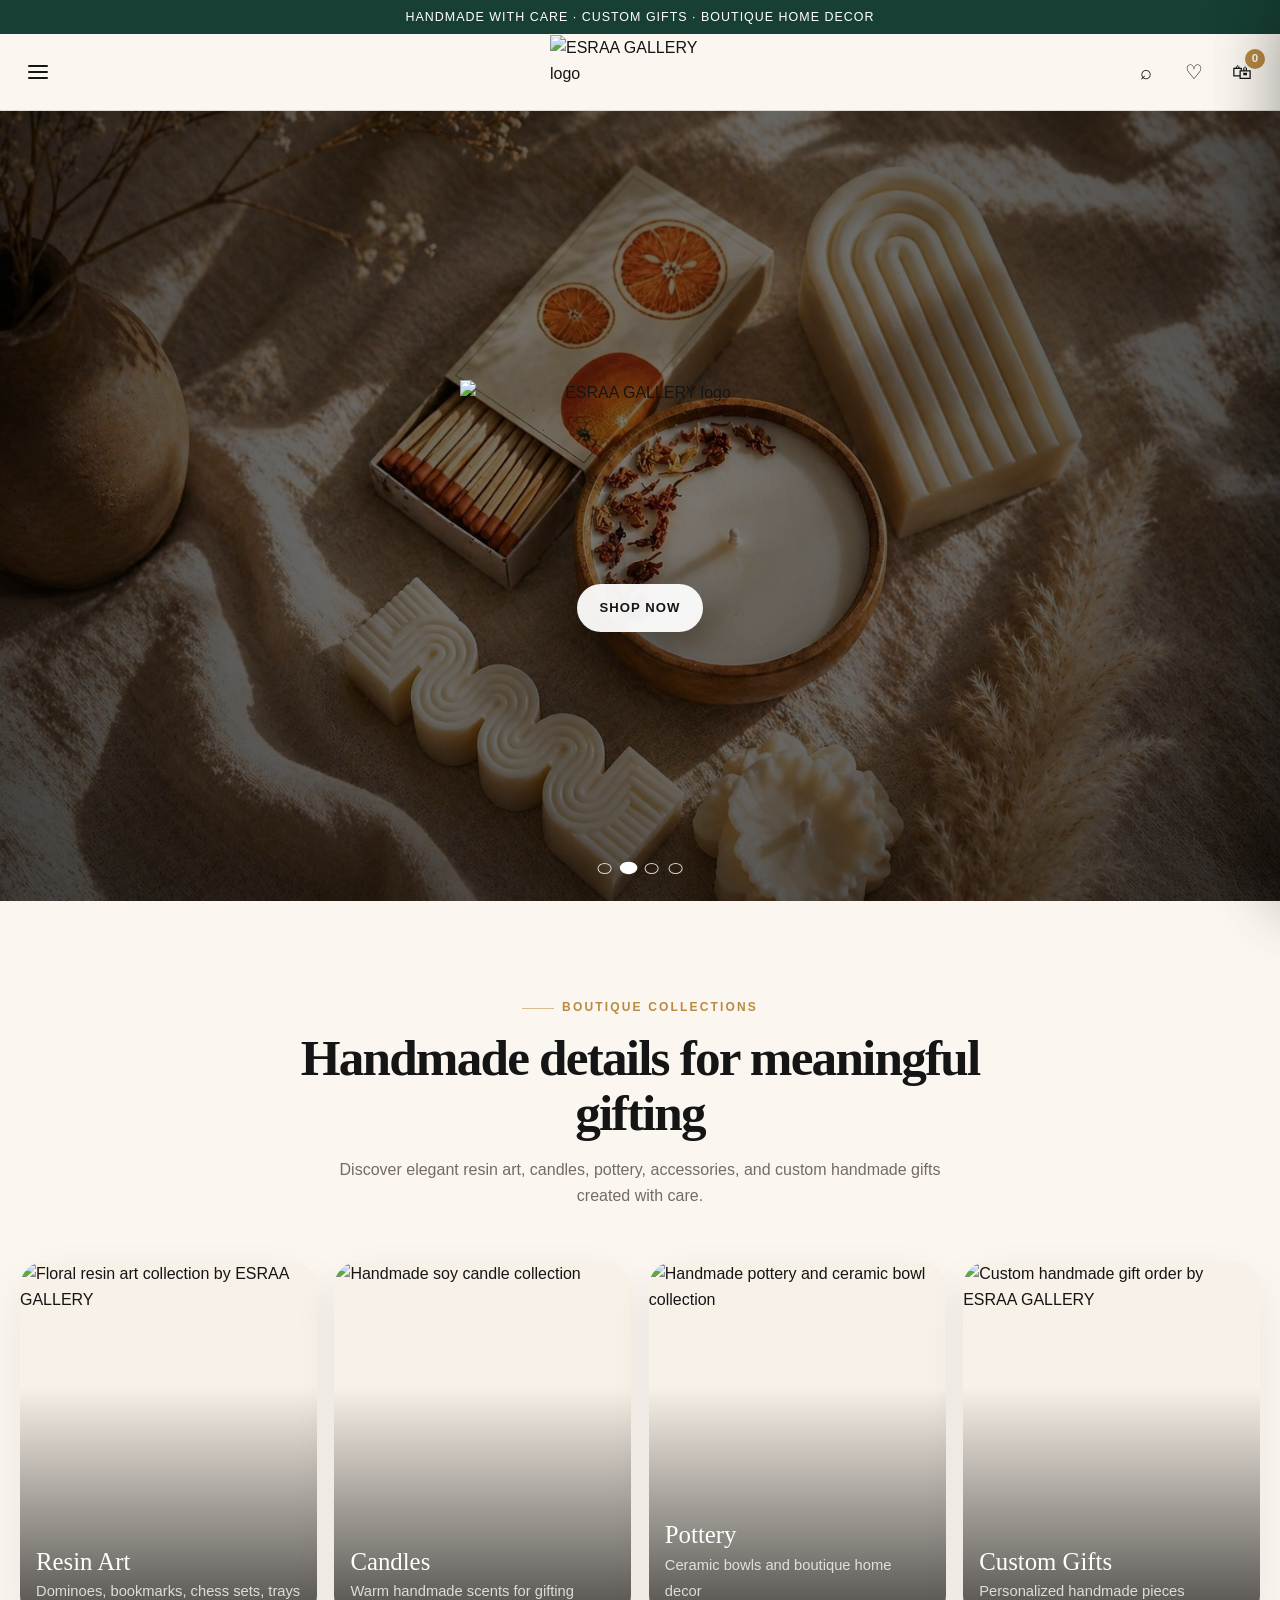
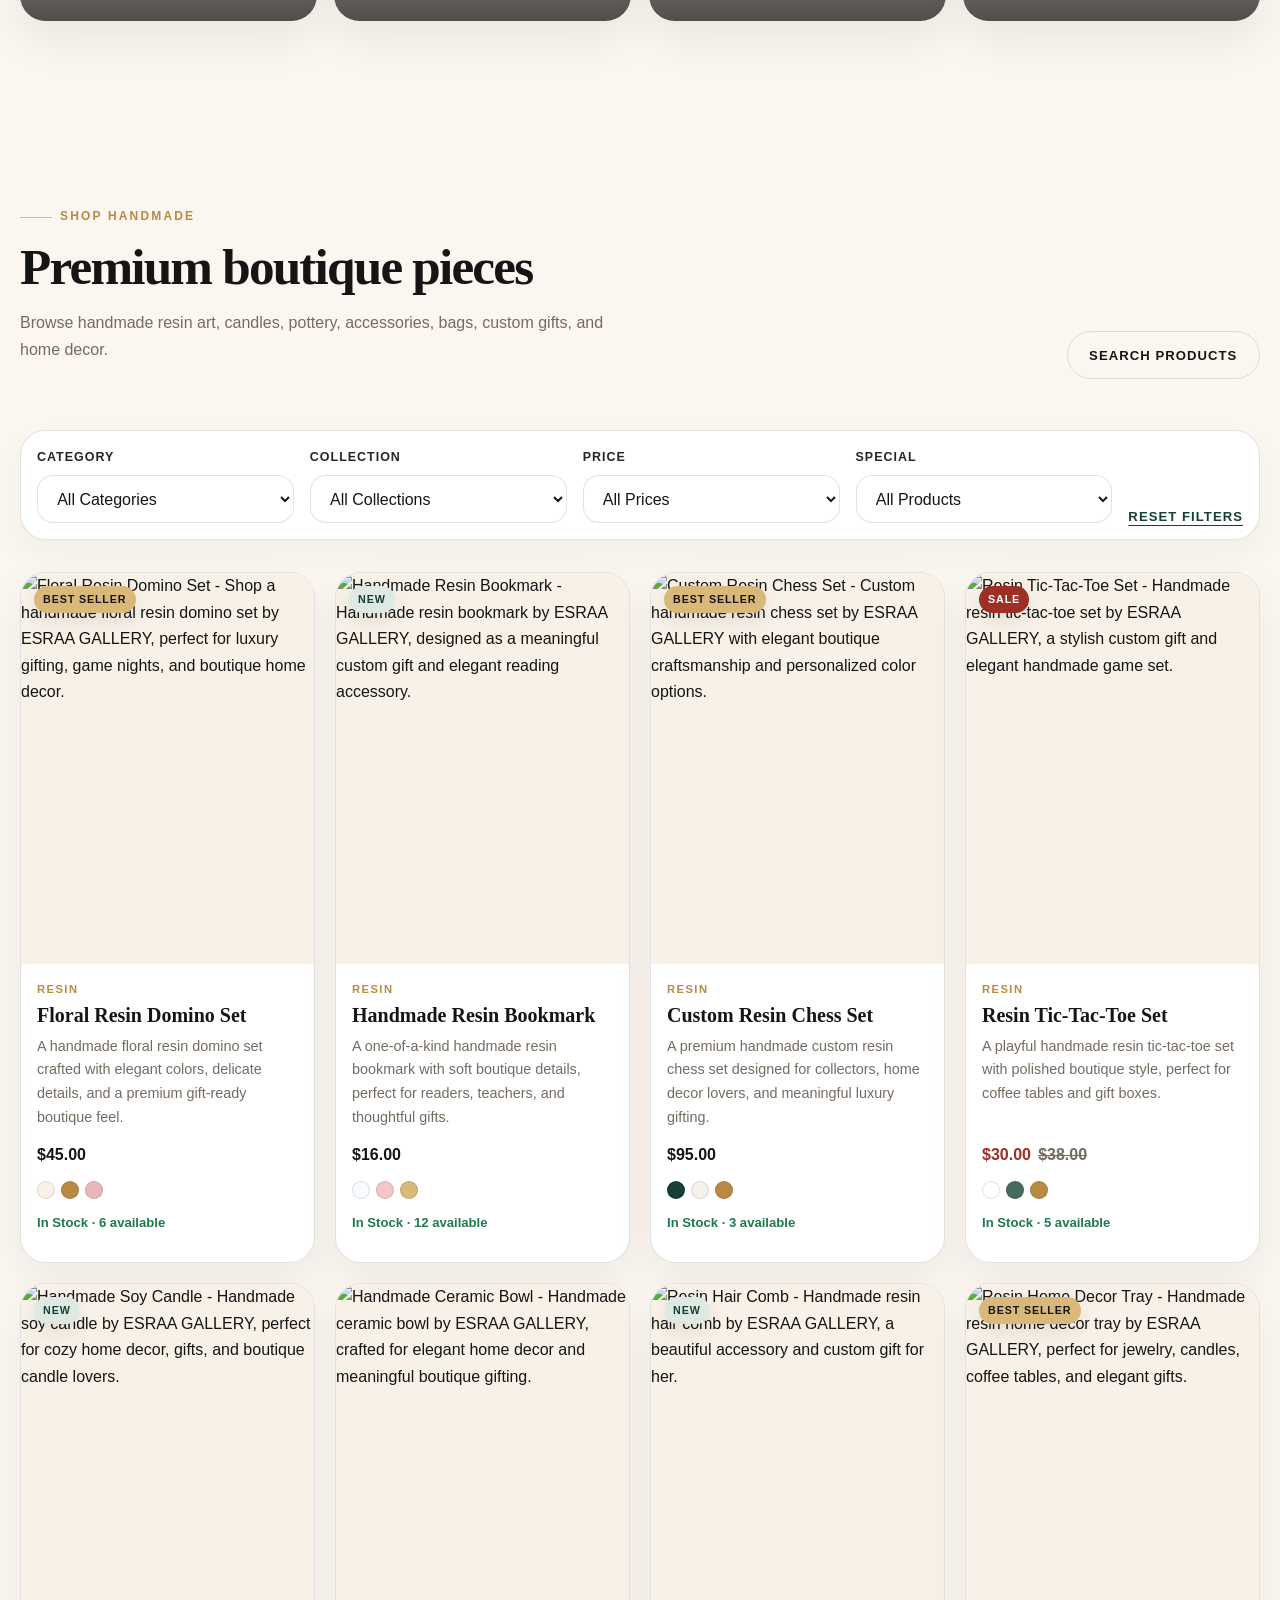
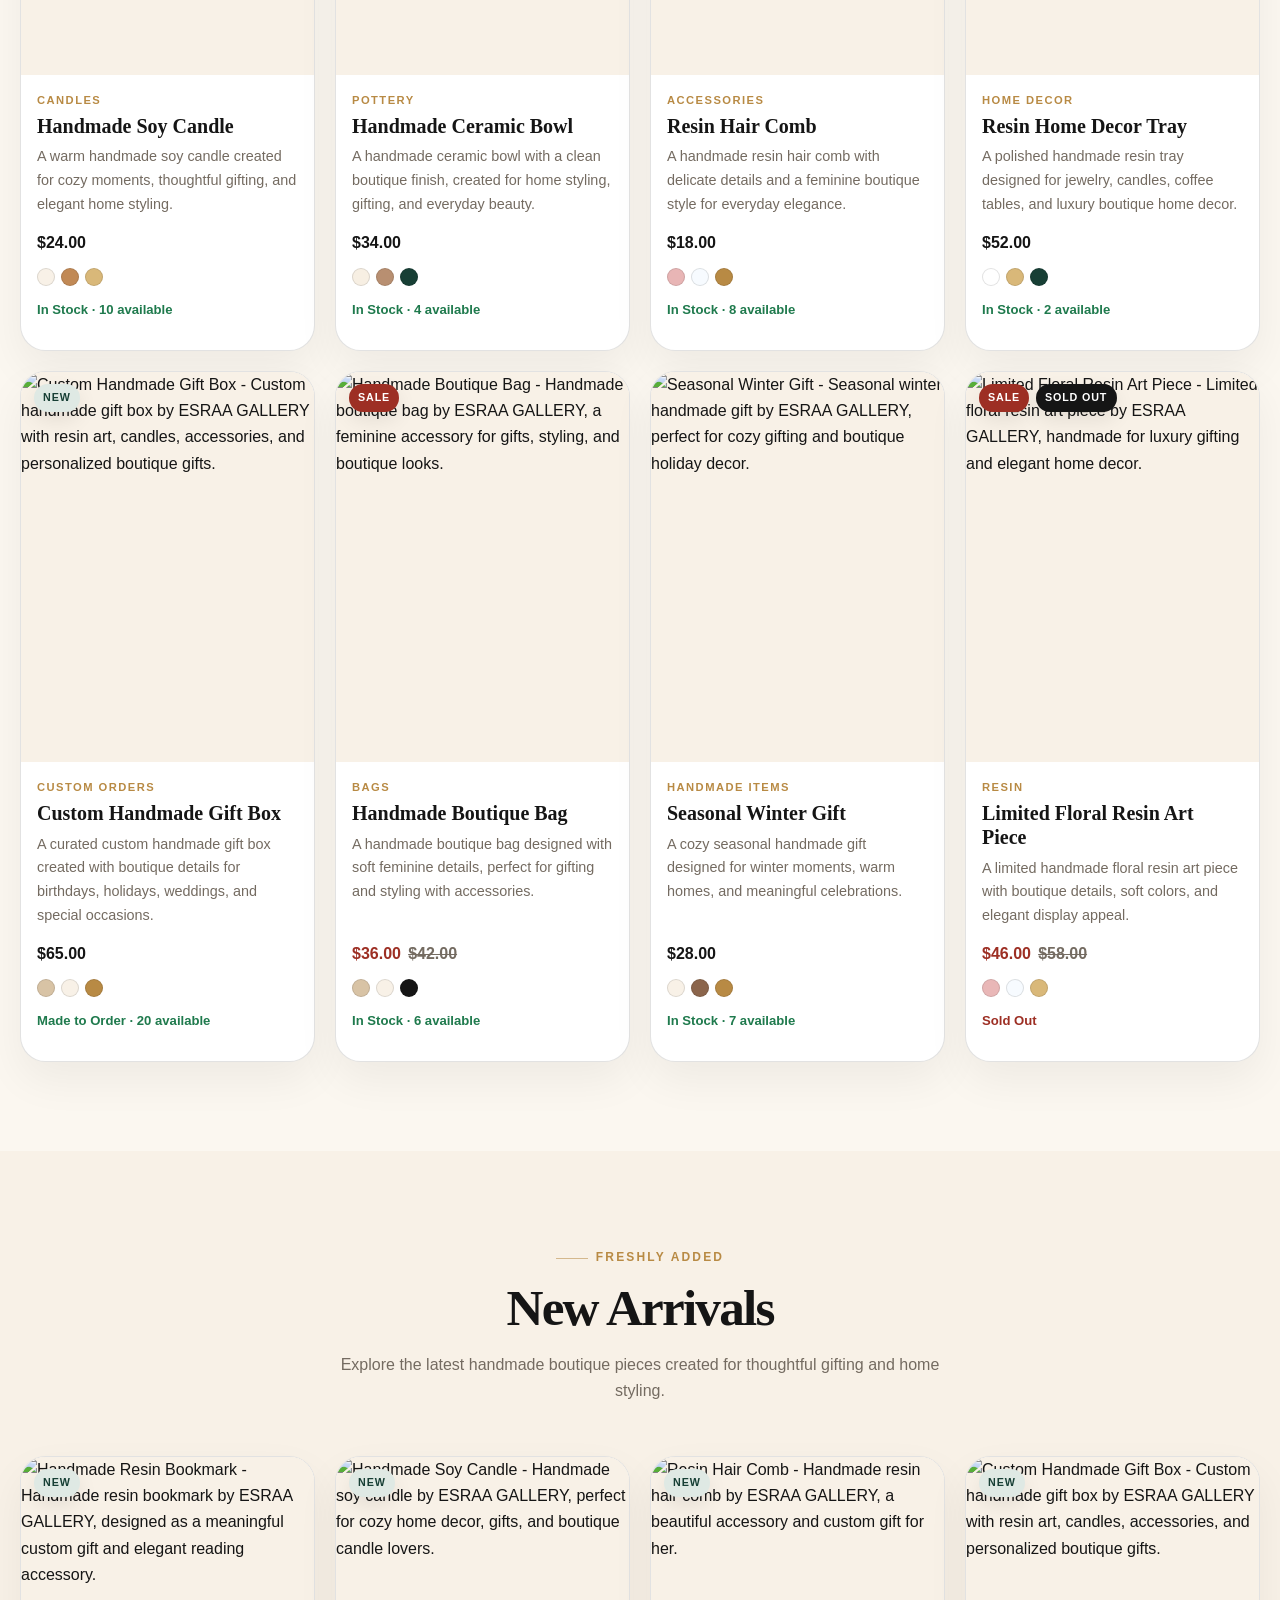
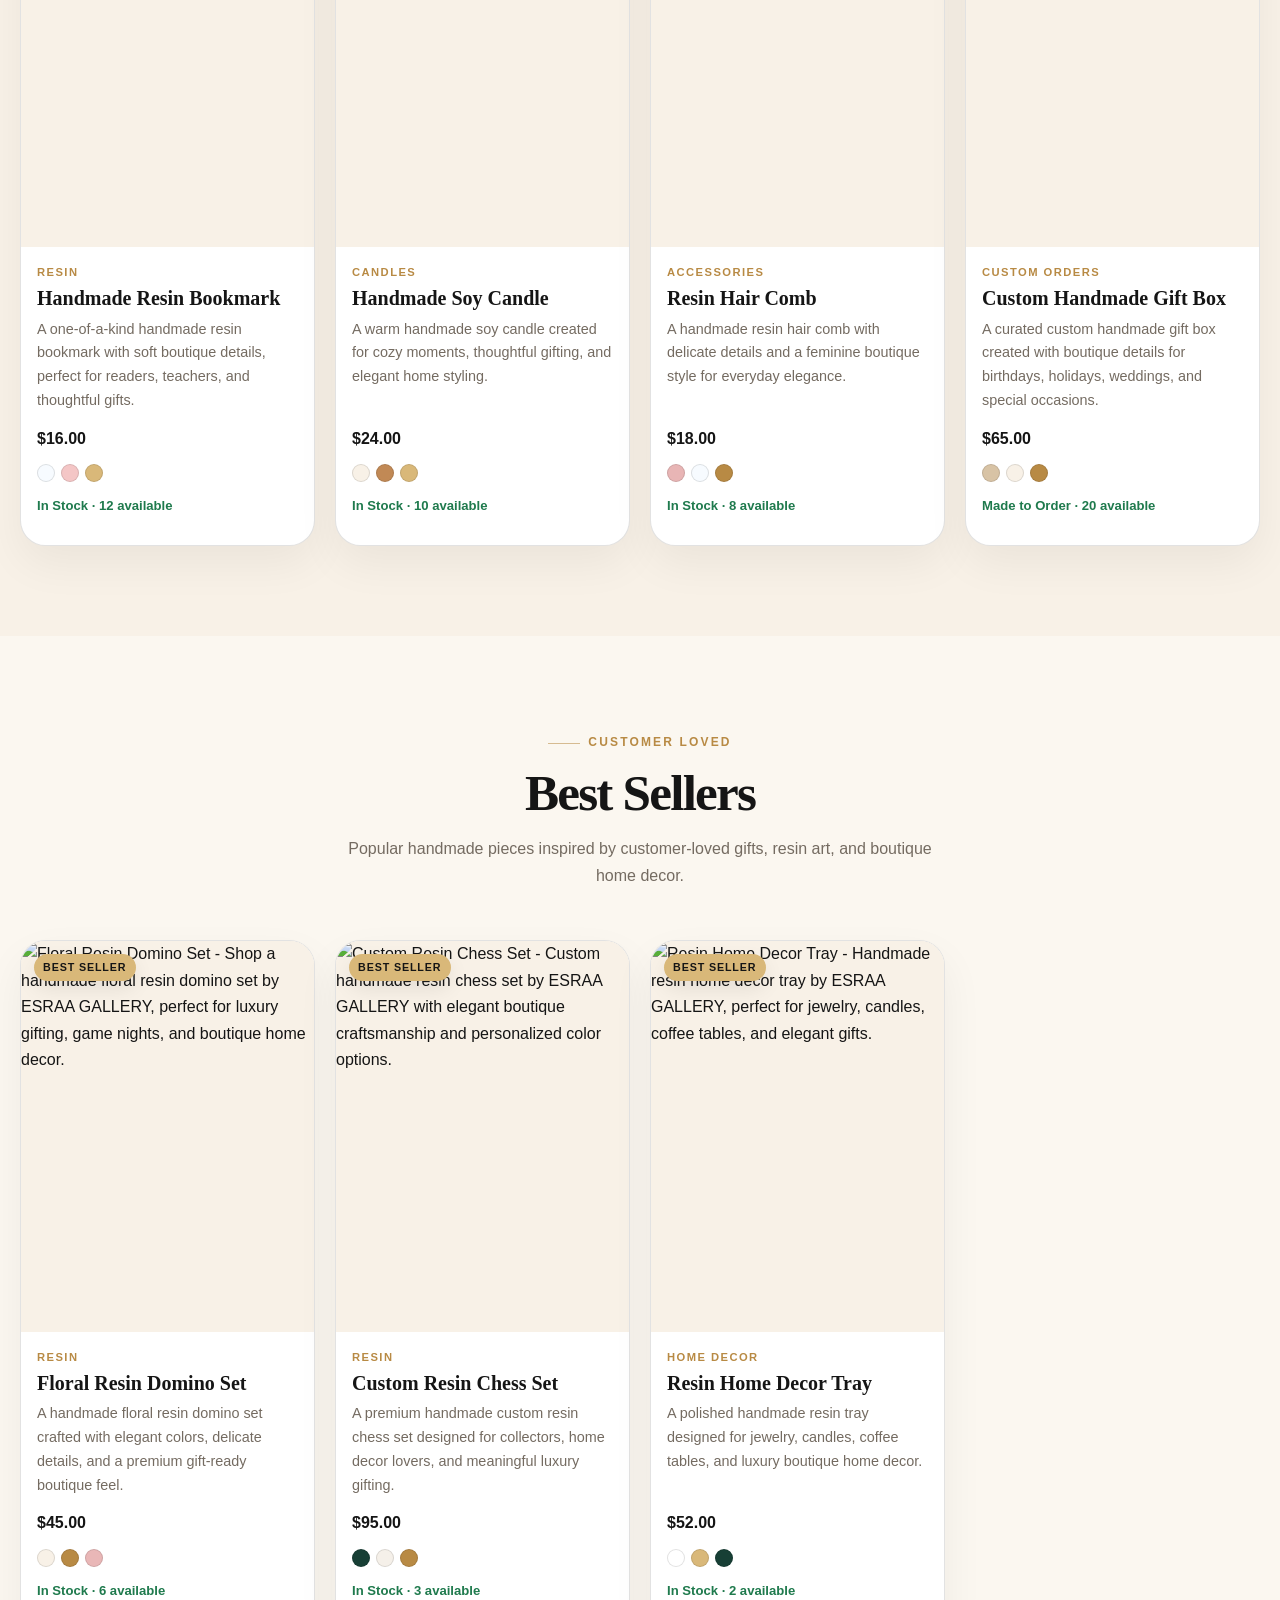
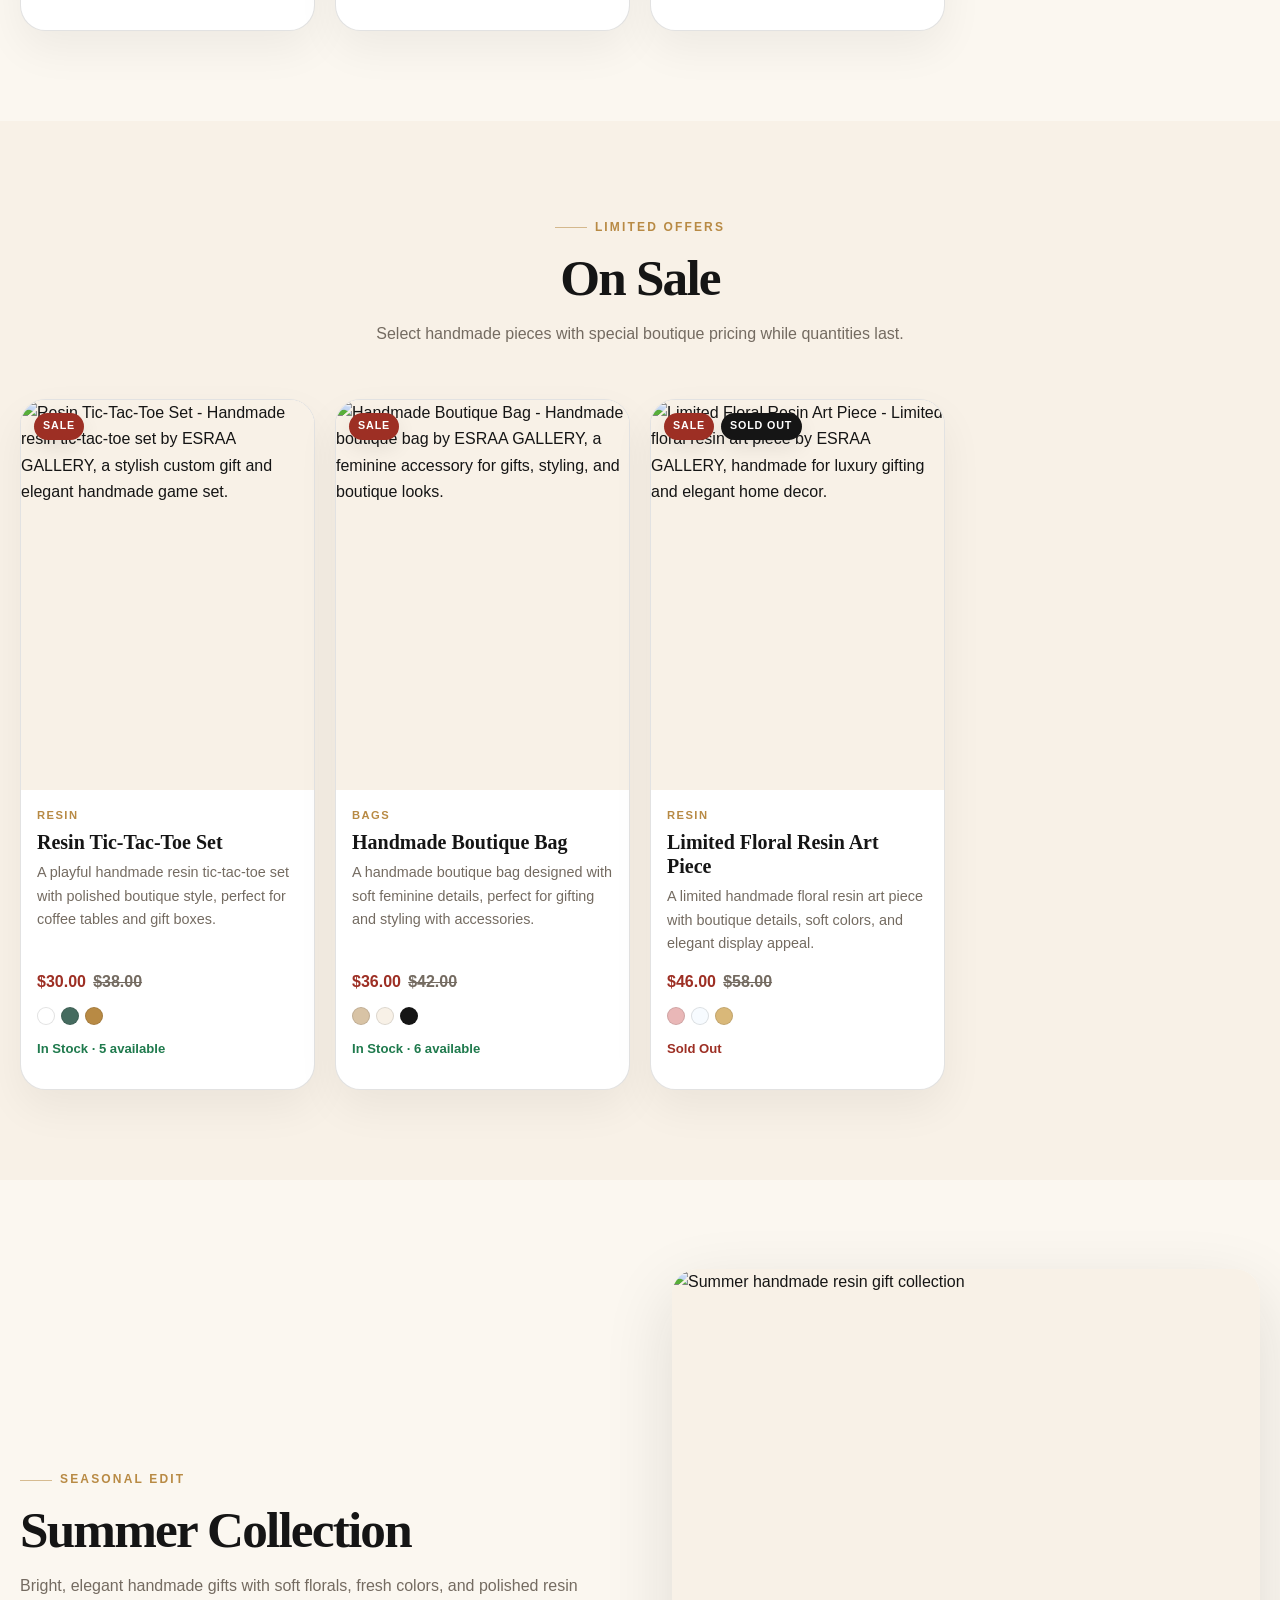
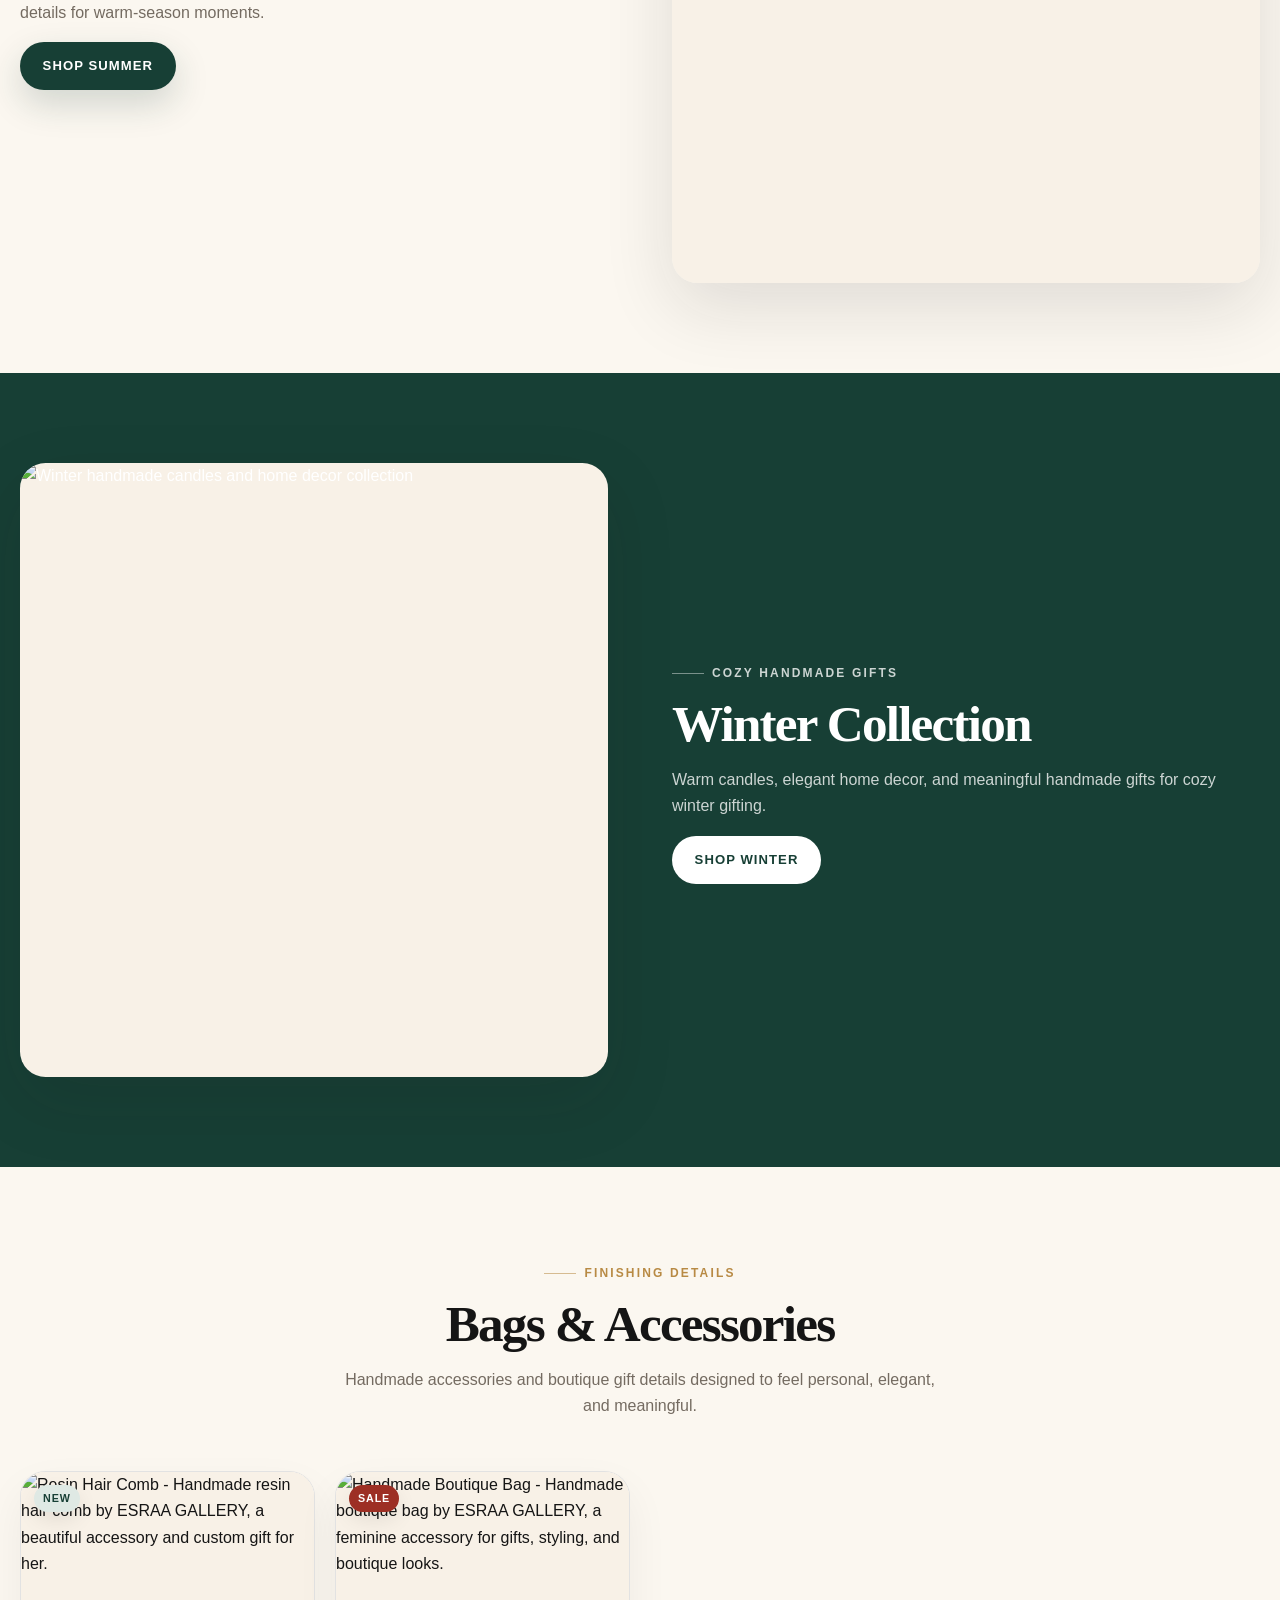
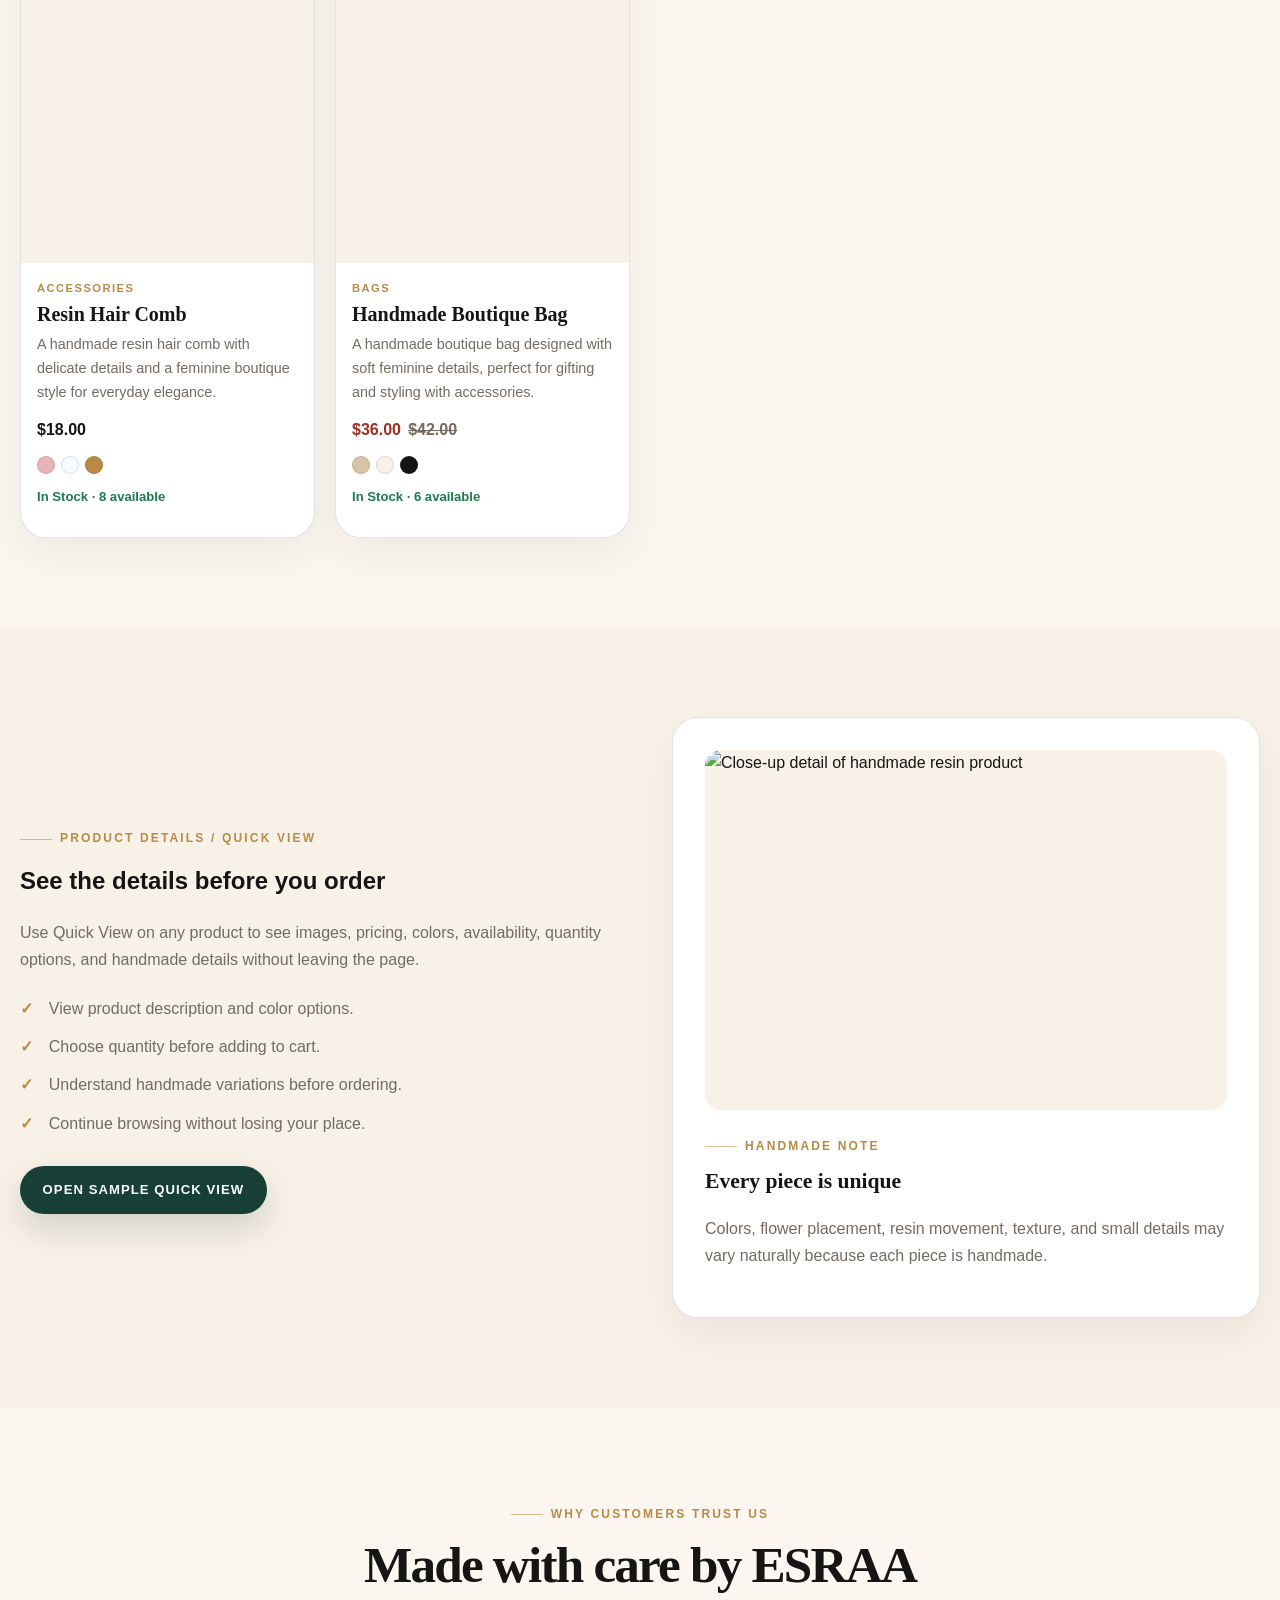
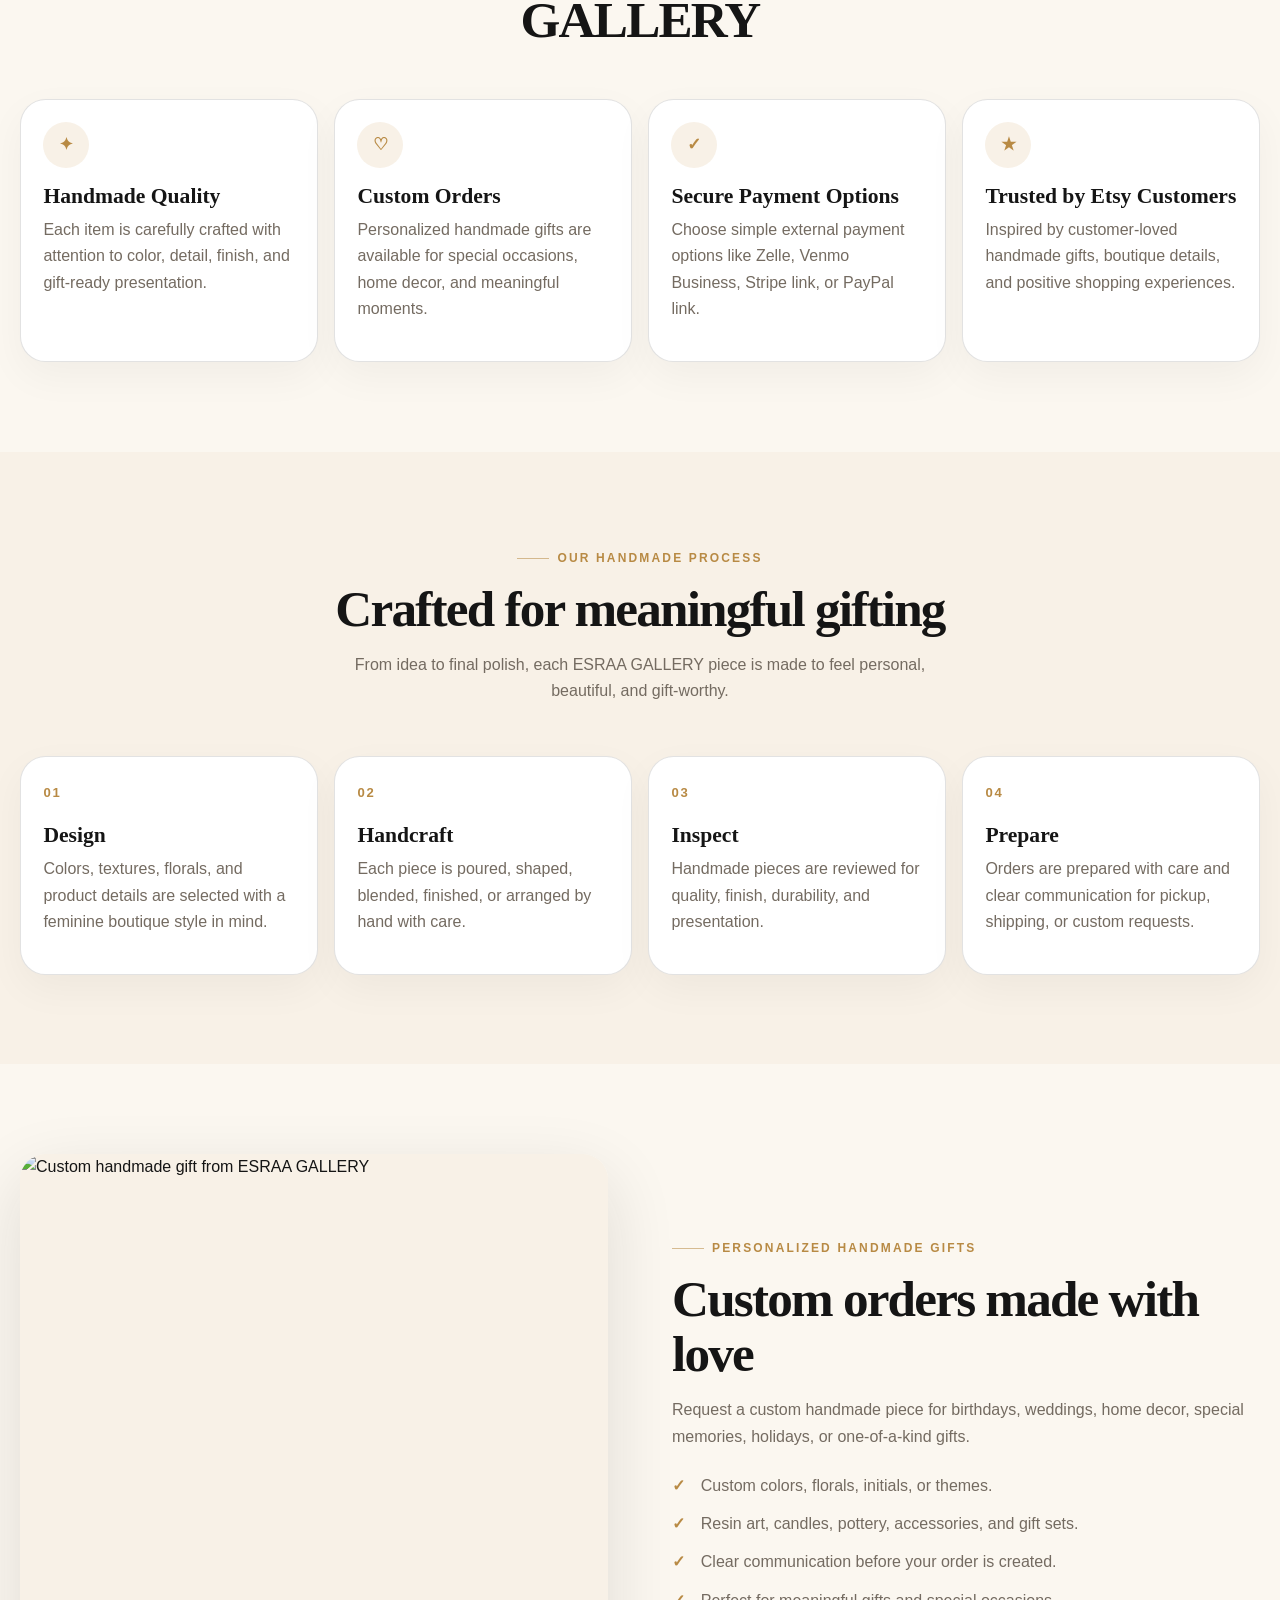
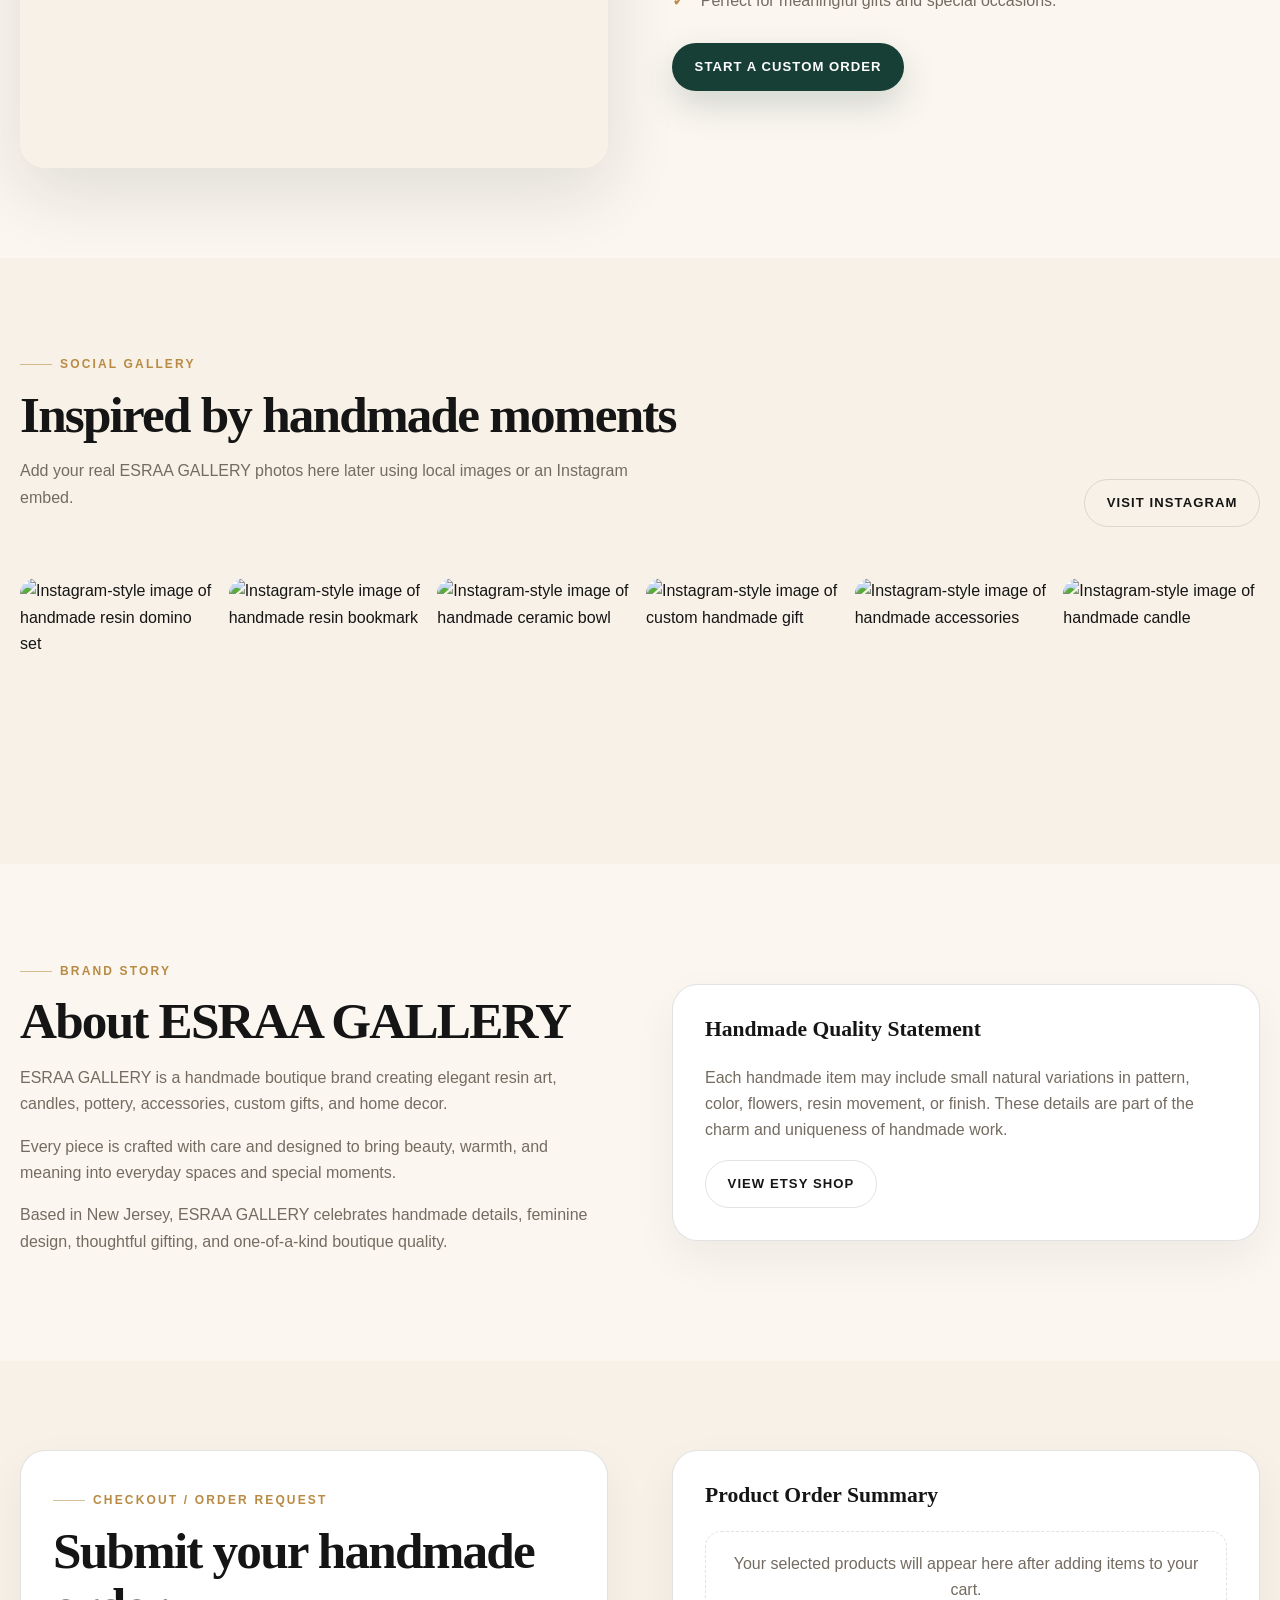
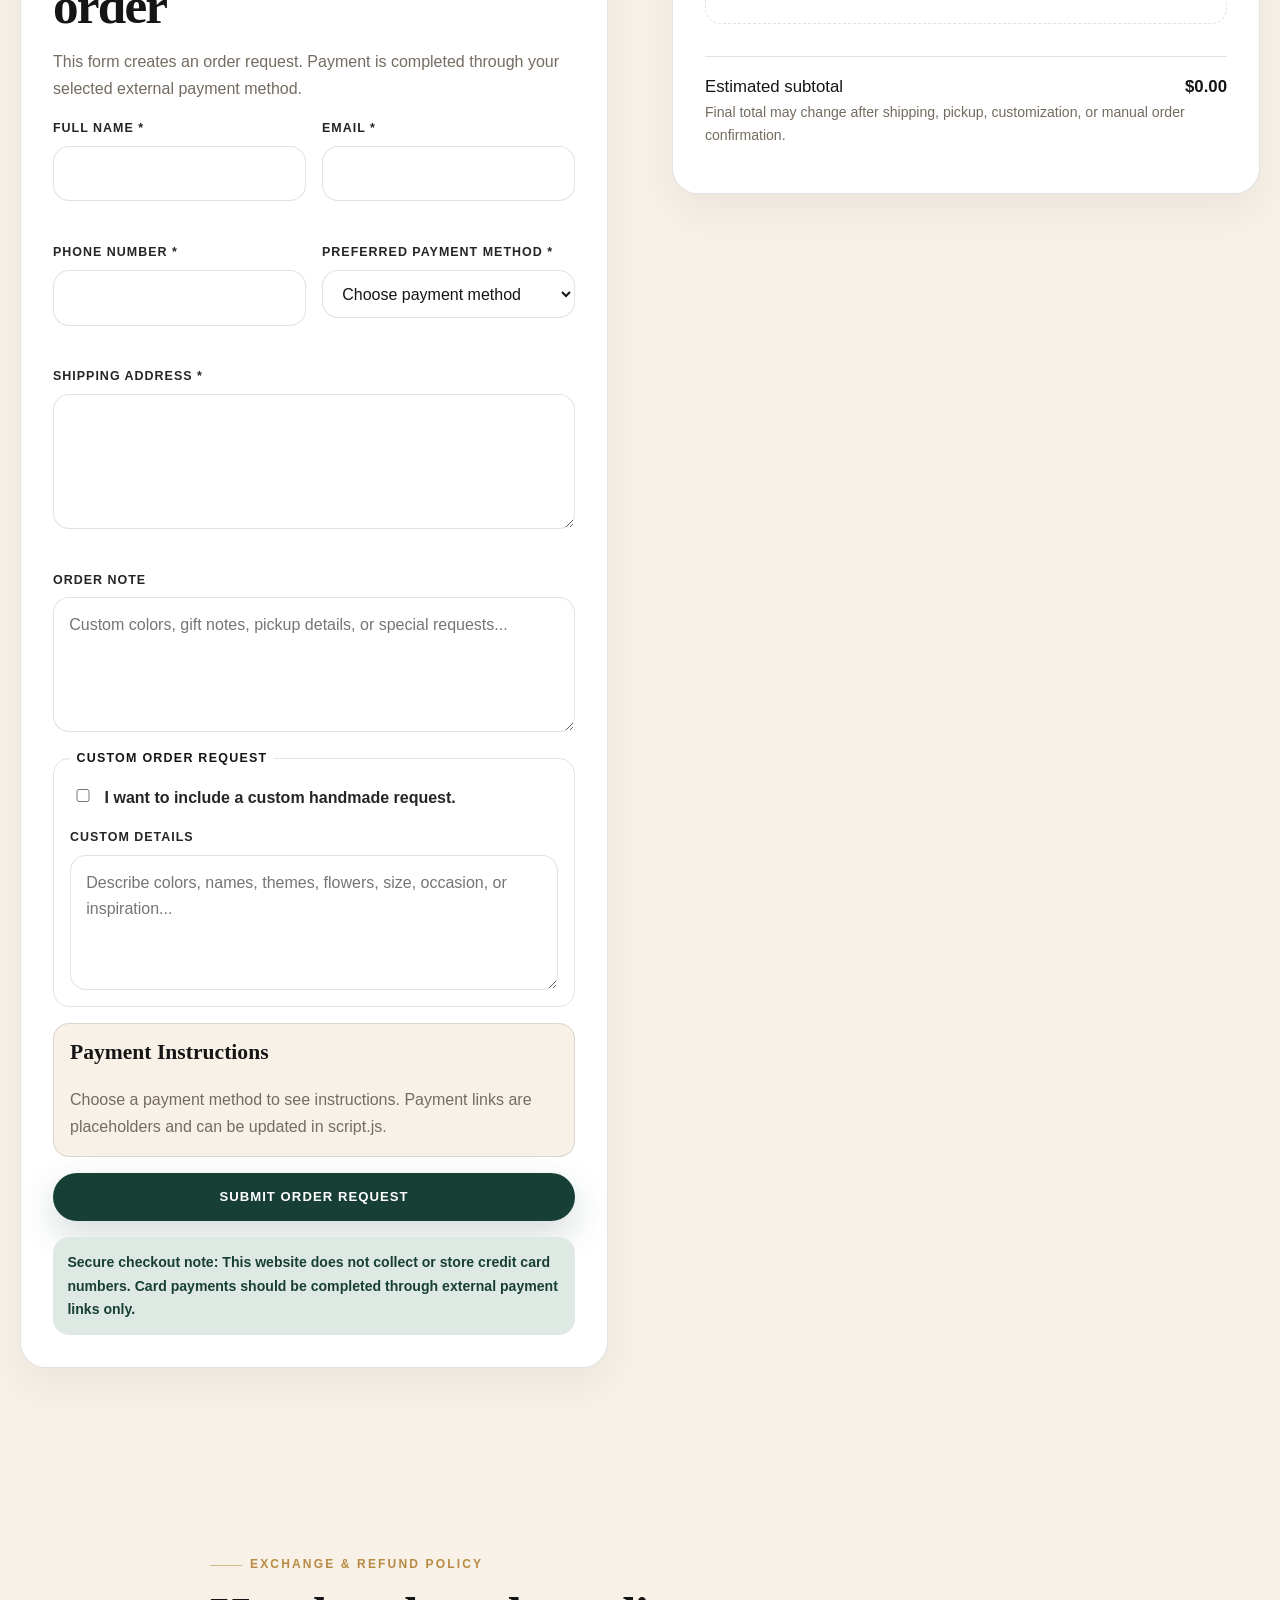
==== commit 89f0e9d5: "Add files via upload" ====
--- a/index.html
+++ b/index.html
@@ -19,7 +19,7 @@
     content="ESRAA GALLERY, handmade gifts, resin art, resin domino set, resin bookmarks, resin hair comb, handmade candles, pottery, ceramic bowls, custom gifts, home decor, handmade boutique, New Jersey handmade shop"
   />
 
-  <link rel="canonical" href="https://www.yourdomain.com/" />
+  <link rel="canonical" href="https://malikelzarif.com/Esraa_Gallery/" />
 
   <!-- Open Graph for Facebook / Instagram Sharing -->
   <meta property="og:title" content="ESRAA GALLERY | Premium Handmade Boutique" />
@@ -28,8 +28,8 @@
     content="Elegant handmade resin art, candles, pottery, accessories, custom gifts, and home decor crafted with care."
   />
   <meta property="og:type" content="website" />
-  <meta property="og:url" content="https://www.yourdomain.com/" />
-  <meta property="og:image" content="https://www.yourdomain.com/images/hero/hero-1.jpg" />
+  <meta property="og:url" content="https://malikelzarif.com/Esraa_Gallery/" />
+  <meta property="og:image" content="https://malikelzarif.com/Esraa_Gallery/images/hero/hero-1.jpg" />
   <meta property="og:site_name" content="ESRAA GALLERY" />
 
   <!-- Twitter / X Card -->
@@ -39,7 +39,7 @@
     name="twitter:description"
     content="One-of-a-kind handmade resin art, candles, pottery, accessories, and custom gifts."
   />
-  <meta name="twitter:image" content="https://www.yourdomain.com/images/hero/hero-1.jpg" />
+  <meta name="twitter:image" content="https://malikelzarif.com/Esraa_Gallery/images/hero/hero-1.jpg" />
 
   <!-- Preload important local images -->
   <link rel="preload" href="images/logo/esraa-gallery-logo.svg" as="image" />
@@ -55,8 +55,8 @@
     "@context": "https://schema.org",
     "@type": "Organization",
     "name": "ESRAA GALLERY",
-    "url": "https://www.yourdomain.com/",
-    "logo": "https://www.yourdomain.com/images/logo/esraa-gallery-logo.svg",
+    "url": "https://malikelzarif.com/Esraa_Gallery/",
+    "logo": "https://malikelzarif.com/Esraa_Gallery/images/logo/esraa-gallery-logo.svg",
     "description": "Premium handmade boutique offering resin art, candles, pottery, accessories, custom gifts, and home decor.",
     "address": {
       "@type": "PostalAddress",
@@ -82,10 +82,10 @@
     "@context": "https://schema.org",
     "@type": "WebSite",
     "name": "ESRAA GALLERY",
-    "url": "https://www.yourdomain.com/",
+    "url": "https://malikelzarif.com/Esraa_Gallery/",
     "potentialAction": {
       "@type": "SearchAction",
-      "target": "https://www.yourdomain.com/?search={search_term_string}",
+      "target": "https://malikelzarif.com/Esraa_Gallery/?search={search_term_string}",
       "query-input": "required name=search_term_string"
     }
   }
@@ -101,25 +101,25 @@
         "@type": "ListItem",
         "position": 1,
         "name": "Home",
-        "item": "https://www.yourdomain.com/#home"
+        "item": "https://malikelzarif.com/Esraa_Gallery/#home"
       },
       {
         "@type": "ListItem",
         "position": 2,
         "name": "Shop",
-        "item": "https://www.yourdomain.com/#shop"
+        "item": "https://malikelzarif.com/Esraa_Gallery/#shop"
       },
       {
         "@type": "ListItem",
         "position": 3,
         "name": "Custom Orders",
-        "item": "https://www.yourdomain.com/#custom-orders"
+        "item": "https://malikelzarif.com/Esraa_Gallery/#custom-orders"
       },
       {
         "@type": "ListItem",
         "position": 4,
         "name": "Contact",
-        "item": "https://www.yourdomain.com/#contact"
+        "item": "https://malikelzarif.com/Esraa_Gallery/#contact"
       }
     ]
   }
@@ -137,7 +137,7 @@
         "position": 1,
         "name": "Floral Resin Domino Set",
         "description": "A handmade floral resin domino set crafted for elegant gifting and home decor.",
-        "image": "https://www.yourdomain.com/images/products/product-1-1.jpg",
+        "image": "https://malikelzarif.com/Esraa_Gallery/images/products/product-1-1.jpg",
         "brand": {
           "@type": "Brand",
           "name": "ESRAA GALLERY"
@@ -154,7 +154,7 @@
         "position": 2,
         "name": "Handmade Resin Bookmark",
         "description": "A one-of-a-kind handmade resin bookmark with elegant boutique details.",
-        "image": "https://www.yourdomain.com/images/products/product-2-1.jpg",
+        "image": "https://malikelzarif.com/Esraa_Gallery/images/products/product-2-1.jpg",
         "brand": {
           "@type": "Brand",
           "name": "ESRAA GALLERY"
@@ -171,7 +171,7 @@
         "position": 3,
         "name": "Custom Resin Chess Set",
         "description": "A handmade custom resin chess set designed as a meaningful premium gift.",
-        "image": "https://www.yourdomain.com/images/products/product-3-1.jpg",
+        "image": "https://malikelzarif.com/Esraa_Gallery/images/products/product-3-1.jpg",
         "brand": {
           "@type": "Brand",
           "name": "ESRAA GALLERY"
@@ -234,7 +234,7 @@
   <!-- Skip Link for Accessibility -->
   <a href="#main-content" class="skip-link">Skip to main content</a>
 
-  <!-- Site Header: single-page navigation only. All internal links jump to sections in this index.html file. -->
+  <!-- Site Header: multi-page navigation. Burger menu links open individual page files. -->
   <header class="site-header" id="site-header">
     <div class="header-announcement" aria-label="Shop announcement">
       <p>Handmade with care · Custom gifts · Boutique home decor</p>
@@ -256,7 +256,7 @@
         </button>
       </div>
 
-      <a class="brand-logo-link" href="#home" aria-label="ESRAA GALLERY home">
+      <a class="brand-logo-link" href="index.html" aria-label="ESRAA GALLERY home">
         <img
           src="images/logo/esraa-gallery-logo.svg"
           alt="ESRAA GALLERY logo"
@@ -281,7 +281,7 @@
 
           <a
             class="icon-btn account-link"
-            href="#contact"
+            href="contact.html"
             aria-label="Account and customer support"
           >
             <span aria-hidden="true">♡</span>
@@ -314,7 +314,7 @@
     data-mobile-menu
   >
     <div class="mobile-menu-header">
-      <a href="#home" class="mobile-menu-logo-link" aria-label="ESRAA GALLERY home">
+      <a href="index.html" class="mobile-menu-logo-link" aria-label="ESRAA GALLERY home">
         <img
           src="images/logo/esraa-gallery-logo.svg"
           alt="ESRAA GALLERY logo"
@@ -334,34 +334,26 @@
       </button>
     </div>
 
-    <nav class="mobile-menu-nav" aria-label="All website sections">
-      <a href="#home" data-menu-link>Home</a>
-      <a href="#shop" data-menu-link>Shop All Products</a>
-      <a href="#new-arrivals" data-menu-link>New Arrivals</a>
-      <a href="#best-sellers" data-menu-link>Best Sellers</a>
-      <a href="#on-sale" data-menu-link>On Sale</a>
-      <a href="#summer" data-menu-link>Summer Collection</a>
-      <a href="#winter" data-menu-link>Winter Collection</a>
-      <a href="#bags-accessories" data-menu-link>Bags & Accessories</a>
-      <a href="#product-details" data-menu-link>Product Details / Quick View</a>
-
-      <button
-        type="button"
-        class="mobile-cart-link"
-        aria-label="Open cart drawer"
-        data-cart-open
-        data-menu-cart-link
-      >
+    <nav class="mobile-menu-nav" aria-label="All website pages">
+      <a href="index.html" data-menu-link>Home</a>
+      <a href="shop.html" data-menu-link>Shop All Products</a>
+      <a href="shop.html#new-arrivals" data-menu-link>New Arrivals</a>
+      <a href="shop.html#best-sellers" data-menu-link>Best Sellers</a>
+      <a href="shop.html#on-sale" data-menu-link>On Sale</a>
+      <a href="shop.html#summer" data-menu-link>Summer Collection</a>
+      <a href="shop.html#winter" data-menu-link>Winter Collection</a>
+      <a href="shop.html#bags-accessories" data-menu-link>Bags & Accessories</a>
+      <a href="product-details.html" data-menu-link>Product Details / Quick View</a>
+      <a href="cart.html" class="mobile-cart-link" data-menu-link>
         Cart <span class="cart-count-inline" data-cart-count>0</span>
-      </button>
-
-      <a href="#checkout" data-menu-link>Checkout / Order Request</a>
-      <a href="#custom-orders" data-menu-link>Custom Orders</a>
-      <a href="#about" data-menu-link>About</a>
-      <a href="#refund-policy" data-menu-link>Exchange & Refund Policy</a>
-      <a href="#faq" data-menu-link>FAQ</a>
-      <a href="#contact" data-menu-link>Contact</a>
-      <a href="#thank-you" data-menu-link>Thank You / Order Confirmation</a>
+      </a>
+      <a href="checkout.html" data-menu-link>Checkout / Order Request</a>
+      <a href="custom-orders.html" data-menu-link>Custom Orders</a>
+      <a href="about.html" data-menu-link>About</a>
+      <a href="contact.html" data-menu-link>Contact</a>
+      <a href="refund-policy.html" data-menu-link>Exchange & Refund Policy</a>
+      <a href="faq.html" data-menu-link>FAQ</a>
+      <a href="thank-you.html" data-menu-link>Thank You / Order Confirmation</a>
     </nav>
 
     <div class="mobile-menu-footer">
@@ -486,7 +478,7 @@
         Shipping, pickup, and payment instructions are confirmed after submitting your order request.
       </p>
 
-      <a href="#checkout" class="btn btn-primary cart-checkout-btn" data-cart-checkout>
+      <a href="checkout.html" class="btn btn-primary cart-checkout-btn" data-cart-checkout>
         Checkout / Continue
       </a>
 
@@ -614,7 +606,7 @@
           height="140"
         />
 
-        <a href="#shop" class="btn btn-primary hero-btn">
+        <a href="shop.html" class="btn btn-primary hero-btn">
           Shop Now
         </a>
       </div>
@@ -639,7 +631,7 @@
         </div>
 
         <div class="collection-grid">
-          <a href="#shop" class="collection-card" data-filter-shortcut="Resin">
+          <a href="shop.html" class="collection-card" data-filter-shortcut="Resin">
             <img
               src="images/products/product-1-1.jpg"
               alt="Floral resin art collection by ESRAA GALLERY"
@@ -651,7 +643,7 @@
             </div>
           </a>
 
-          <a href="#shop" class="collection-card" data-filter-shortcut="Candles">
+          <a href="shop.html" class="collection-card" data-filter-shortcut="Candles">
             <img
               src="images/products/product-2-1.jpg"
               alt="Handmade soy candle collection"
@@ -663,7 +655,7 @@
             </div>
           </a>
 
-          <a href="#shop" class="collection-card" data-filter-shortcut="Pottery">
+          <a href="shop.html" class="collection-card" data-filter-shortcut="Pottery">
             <img
               src="images/products/product-3-1.jpg"
               alt="Handmade pottery and ceramic bowl collection"
@@ -675,7 +667,7 @@
             </div>
           </a>
 
-          <a href="#custom-orders" class="collection-card">
+          <a href="custom-orders.html" class="collection-card">
             <img
               src="images/products/product-4-1.jpg"
               alt="Custom handmade gift order by ESRAA GALLERY"
@@ -835,7 +827,7 @@
           <p>
             Bright, elegant handmade gifts with soft florals, fresh colors, and polished resin details for warm-season moments.
           </p>
-          <a href="#shop" class="btn btn-primary" data-collection-link="Summer">
+          <a href="shop.html" class="btn btn-primary" data-collection-link="Summer">
             Shop Summer
           </a>
         </div>
@@ -859,7 +851,7 @@
           <p>
             Warm candles, elegant home decor, and meaningful handmade gifts for cozy winter gifting.
           </p>
-          <a href="#shop" class="btn btn-light" data-collection-link="Winter">
+          <a href="shop.html" class="btn btn-light" data-collection-link="Winter">
             Shop Winter
           </a>
         </div>
@@ -1044,7 +1036,7 @@
             <li>Perfect for meaningful gifts and special occasions.</li>
           </ul>
 
-          <a href="#checkout" class="btn btn-primary">
+          <a href="checkout.html" class="btn btn-primary">
             Start a Custom Order
           </a>
         </div>
@@ -1277,7 +1269,7 @@
       </div>
     </section>
 
-    <!-- Thank You / Order Confirmation -->
+    <!-- Thank You / Order Confirmation: hidden until checkout form is submitted; do not include in normal nav. -->
     <section
       class="thank-you-section section-padding"
       id="thank-you"
@@ -1296,10 +1288,10 @@
           <div class="confirmation-summary" data-confirmation-summary></div>
 
           <div class="thank-you-actions">
-            <a href="#shop" class="btn btn-primary">
+            <a href="shop.html" class="btn btn-primary">
               Continue Shopping
             </a>
-            <a href="#contact" class="btn btn-secondary">
+            <a href="contact.html" class="btn btn-secondary">
               Contact Support
             </a>
           </div>
@@ -1544,22 +1536,22 @@
       <div class="footer-column">
         <h2>Shop</h2>
         <ul>
-          <li><a href="#shop">Shop All Products</a></li>
-          <li><a href="#new-arrivals">New Arrivals</a></li>
-          <li><a href="#best-sellers">Best Sellers</a></li>
-          <li><a href="#on-sale">On Sale</a></li>
-          <li><a href="#bags-accessories">Bags & Accessories</a></li>
+          <li><a href="shop.html">Shop All Products</a></li>
+          <li><a href="shop.html#new-arrivals">New Arrivals</a></li>
+          <li><a href="shop.html#best-sellers">Best Sellers</a></li>
+          <li><a href="shop.html#on-sale">On Sale</a></li>
+          <li><a href="shop.html#bags-accessories">Bags & Accessories</a></li>
         </ul>
       </div>
 
       <div class="footer-column">
         <h2>Customer Care</h2>
         <ul>
-          <li><a href="#checkout">Checkout / Order Request</a></li>
-          <li><a href="#custom-orders">Custom Orders</a></li>
-          <li><a href="#refund-policy">Exchange & Refund Policy</a></li>
-          <li><a href="#faq">FAQ</a></li>
-          <li><a href="#contact">Contact</a></li>
+          <li><a href="checkout.html">Checkout / Order Request</a></li>
+          <li><a href="custom-orders.html">Custom Orders</a></li>
+          <li><a href="refund-policy.html">Exchange & Refund Policy</a></li>
+          <li><a href="faq.html">FAQ</a></li>
+          <li><a href="contact.html">Contact</a></li>
         </ul>
       </div>
 
@@ -1600,5 +1592,6 @@
 
   <!-- JavaScript -->
   <script src="script.js" defer></script>
+  <script src="final-polish.js" defer></script>
 </body>
 </html>
--- a/style.css
+++ b/style.css
@@ -2383,3 +2383,126 @@
     transition-duration: 0.001ms !important;
   }
 }
+/* =========================================================
+   FINAL SAFE POLISH LAYER
+   Keeps the global burger-menu header, strengthens page links,
+   improves mobile polish, and avoids layout breaks.
+   Additive only: does not remove existing features.
+   ========================================================= */
+
+html {
+  scroll-padding-top: var(--total-header-height, 110px);
+}
+
+/* Make burger header feel intentional across every page */
+.site-header .main-nav {
+  grid-template-columns: minmax(44px, 1fr) auto minmax(44px, 1fr);
+}
+
+.site-header .brand-logo-link {
+  justify-self: center;
+}
+
+.site-header .nav-left {
+  justify-self: start;
+}
+
+.site-header .nav-right {
+  justify-self: end;
+}
+
+/* Make any old desktop navigation disappear globally */
+.site-header .desktop-nav-list,
+.site-header .desktop-nav-list-right {
+  display: none !important;
+}
+
+.site-header .menu-open-btn {
+  display: inline-flex !important;
+}
+
+/* Better support when Cart is an anchor in the burger menu */
+.mobile-menu-nav a.mobile-cart-link {
+  width: 100%;
+  font-family: inherit;
+  cursor: pointer;
+}
+
+/* Prevent long menu labels from crowding */
+.mobile-menu-nav a,
+.mobile-cart-link {
+  line-height: 1.25;
+}
+
+/* Current page visual support if final-polish.js adds aria-current */
+.mobile-menu-nav a[aria-current="page"] {
+  color: var(--color-gold);
+}
+
+/* Make card buttons less likely to overflow on smaller product cards */
+.product-actions {
+  grid-template-columns: repeat(2, minmax(0, 1fr));
+}
+
+.product-actions .btn {
+  min-width: 0;
+}
+
+/* Better visible focus inside drawers and overlays */
+.mobile-menu :focus-visible,
+.cart-drawer :focus-visible,
+.search-overlay :focus-visible,
+.quick-view-modal :focus-visible {
+  outline-offset: 2px;
+}
+
+/* Keep hidden checkout confirmation truly hidden until JS reveals it */
+[hidden] {
+  display: none !important;
+}
+
+/* Avoid a too-tall hero if mobile browser bars shrink viewport */
+@supports not (height: 100dvh) {
+  .hero-section,
+  .mobile-menu,
+  .cart-drawer {
+    min-height: 100vh;
+    height: 100vh;
+  }
+}
+
+/* Safer footer button width on tiny devices */
+.footer-column .btn {
+  max-width: 100%;
+}
+
+/* Smooth but safer image presentation */
+.collection-card img,
+.product-image,
+.product-hover-image,
+.season-image-wrap img,
+.custom-image-wrap img,
+.detail-card img,
+.about-card > img,
+.instagram-grid img {
+  background: var(--color-cream);
+}
+
+/* Small phone header polish */
+@media (max-width: 420px) {
+  .site-header .main-nav {
+    grid-template-columns: 42px 1fr 84px;
+  }
+
+  .site-header .brand-logo-link {
+    justify-self: center;
+  }
+
+  .site-header .brand-logo {
+    width: 106px;
+  }
+
+  .site-header .header-icons {
+    justify-content: flex-end;
+  }
+}
